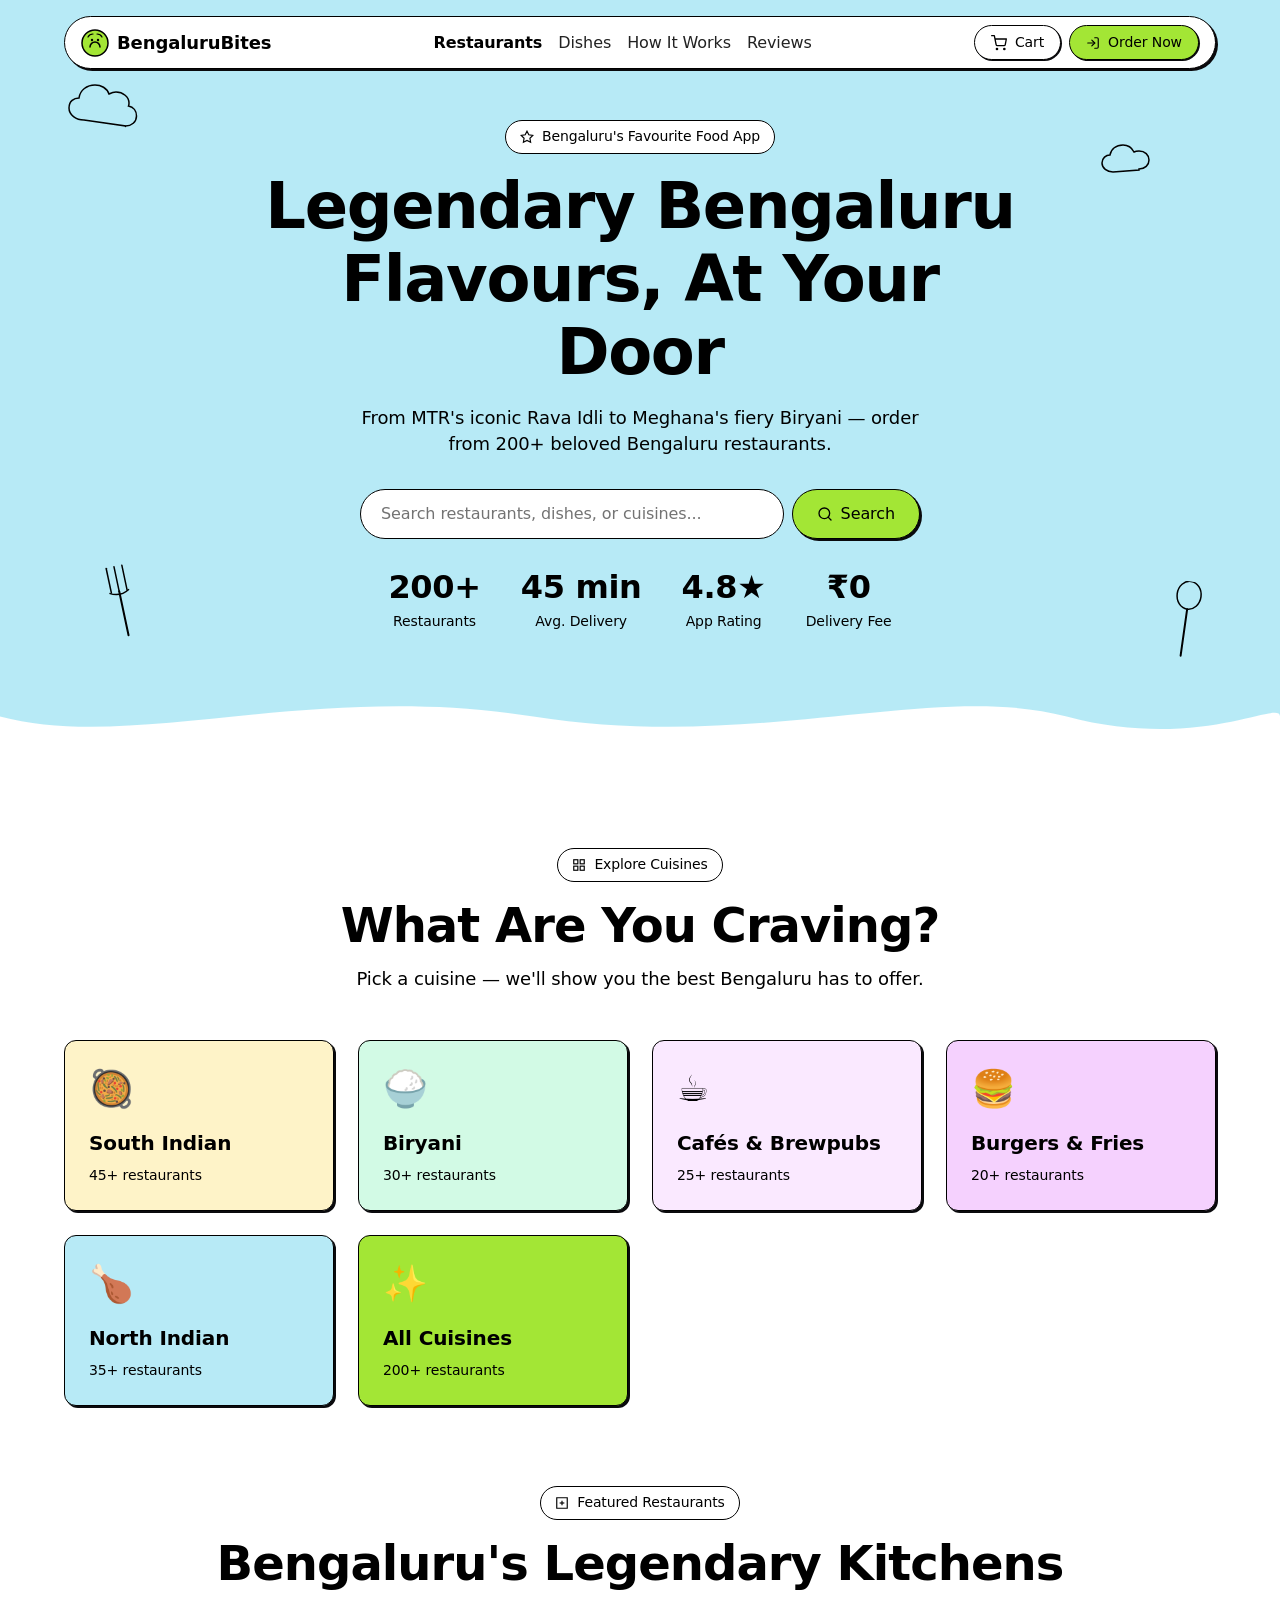
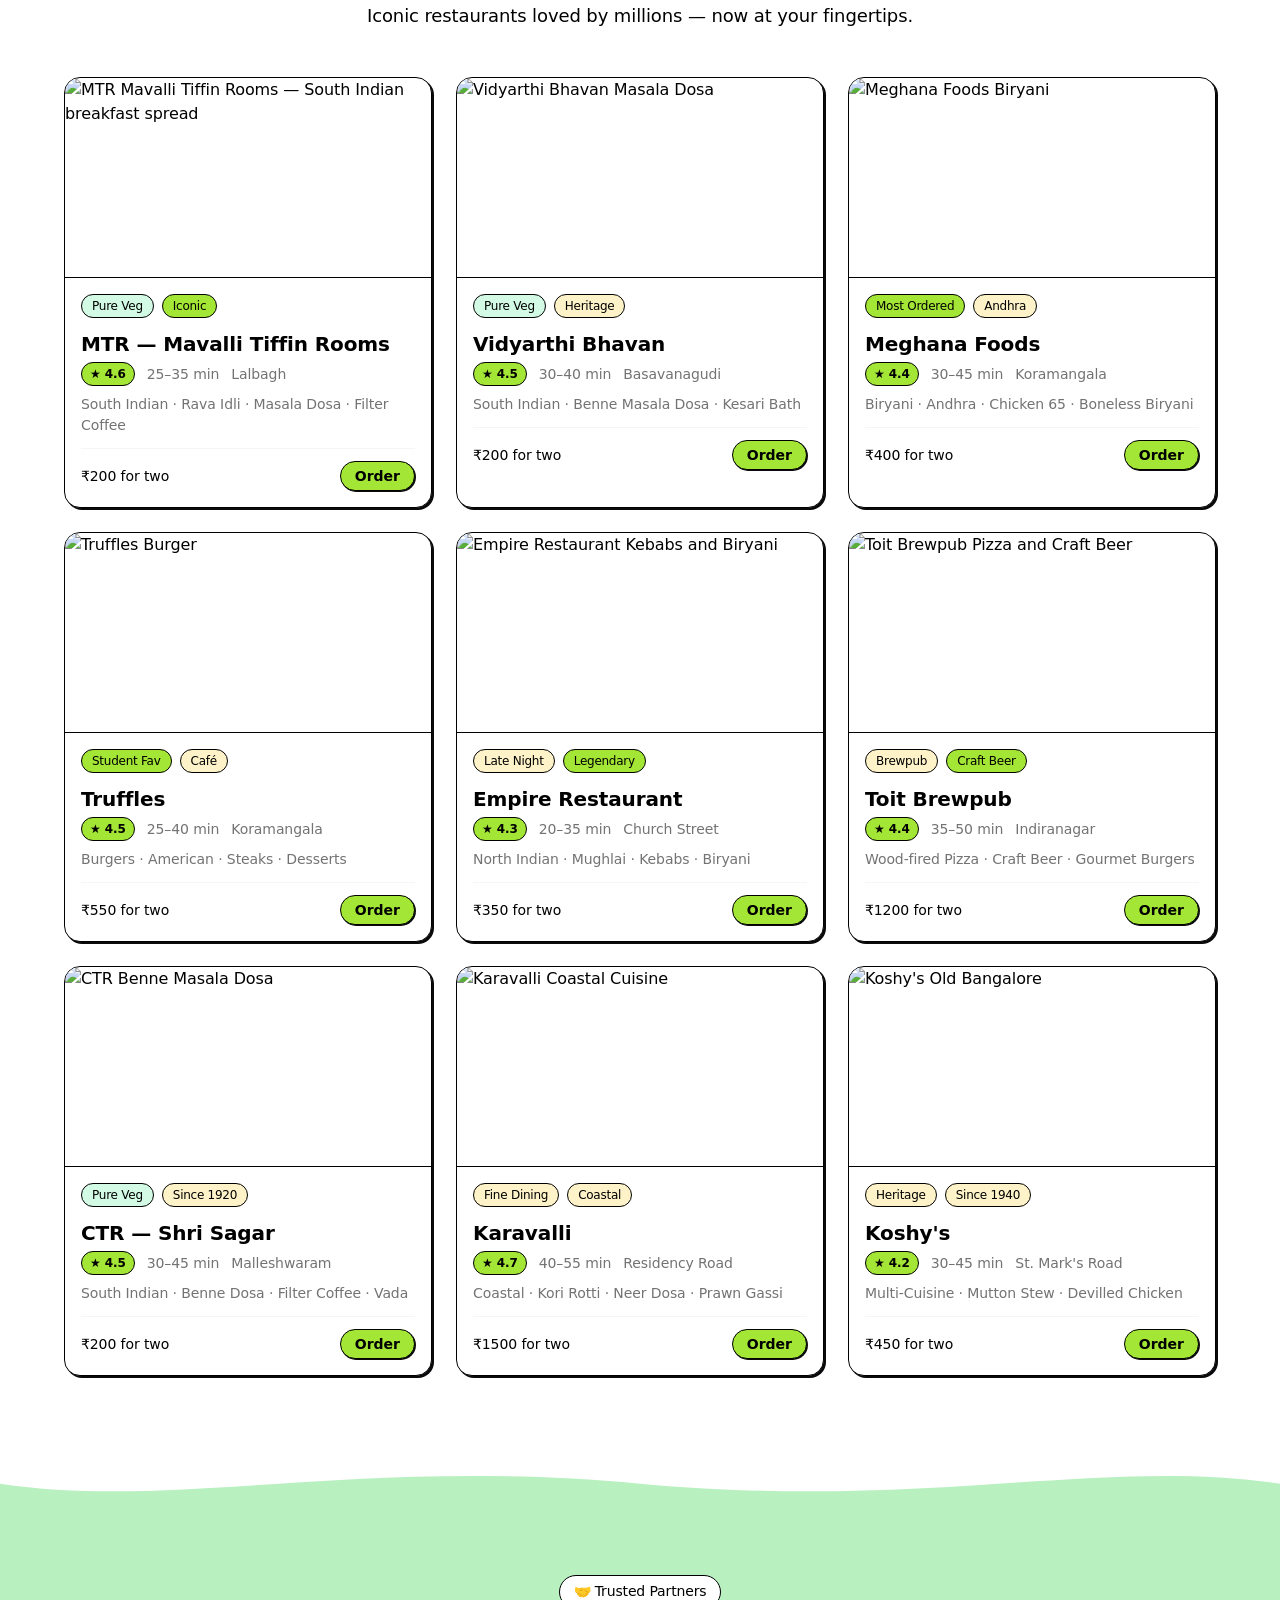
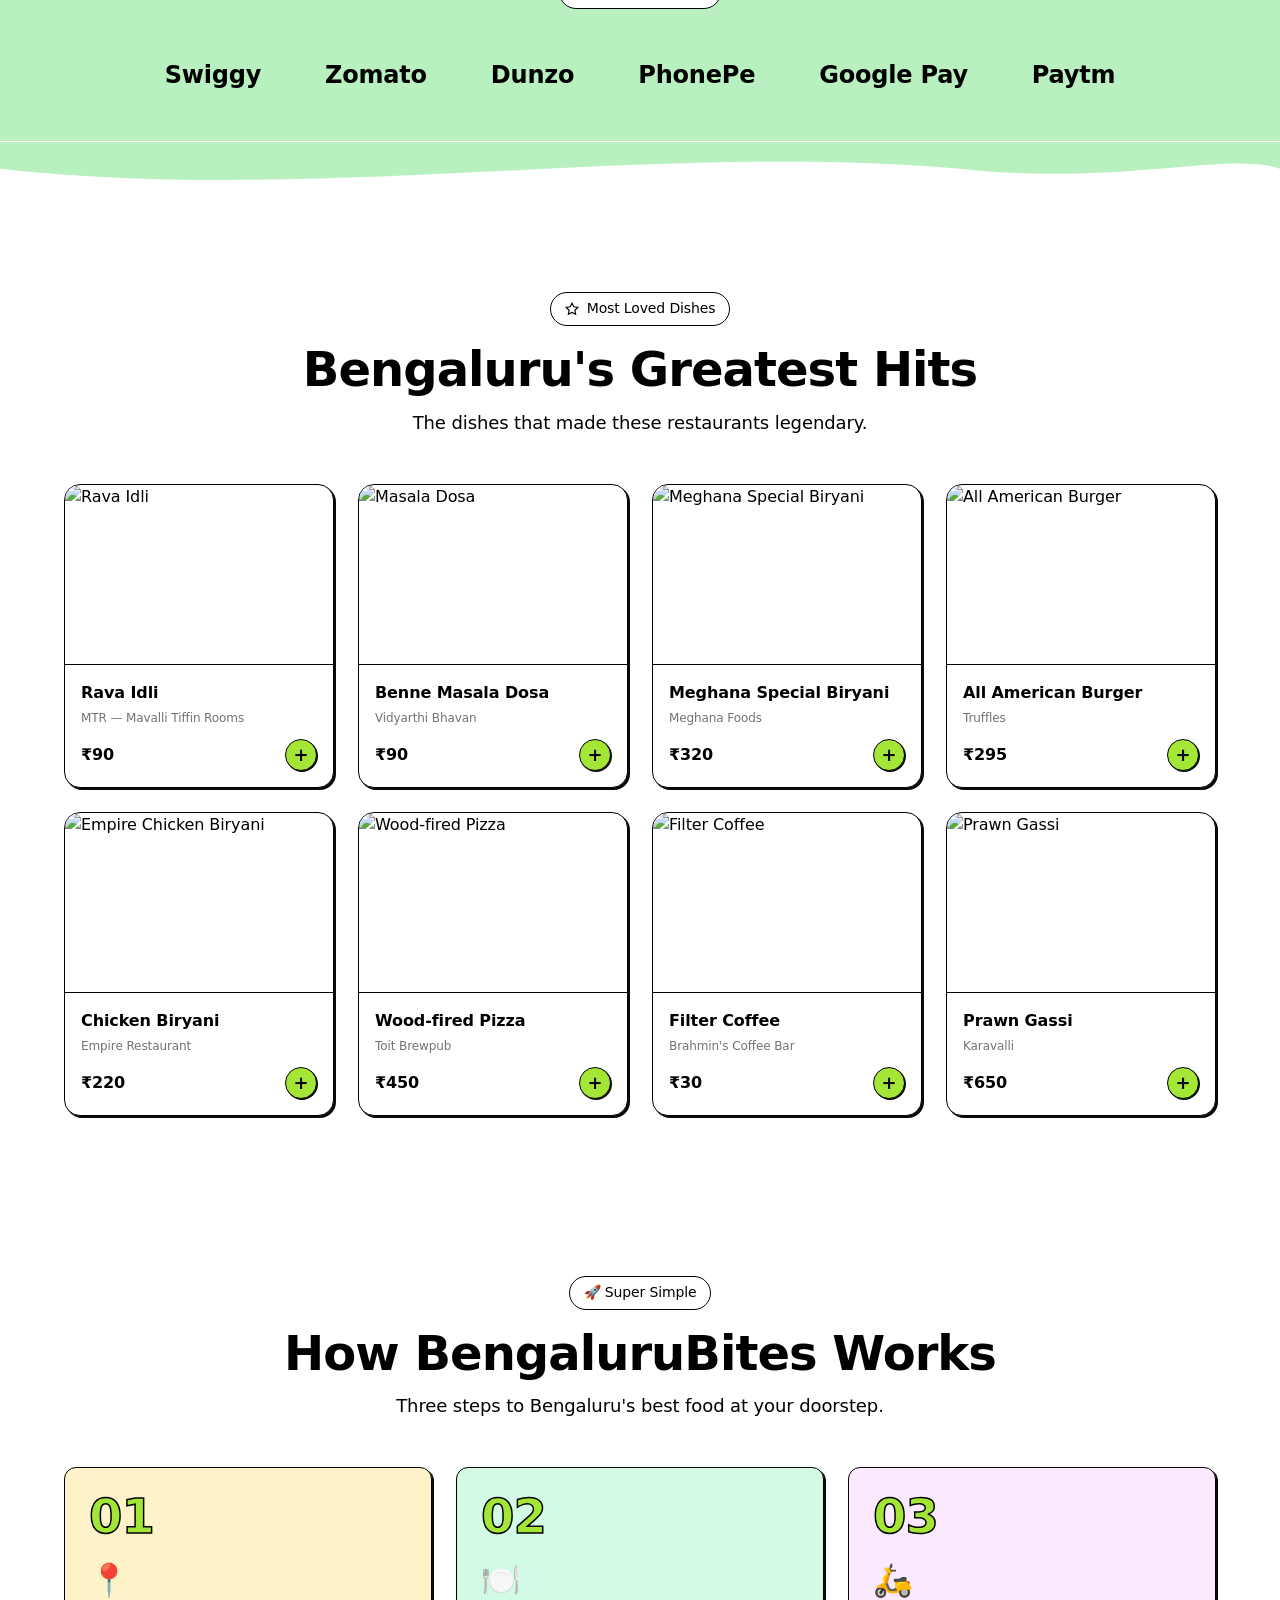
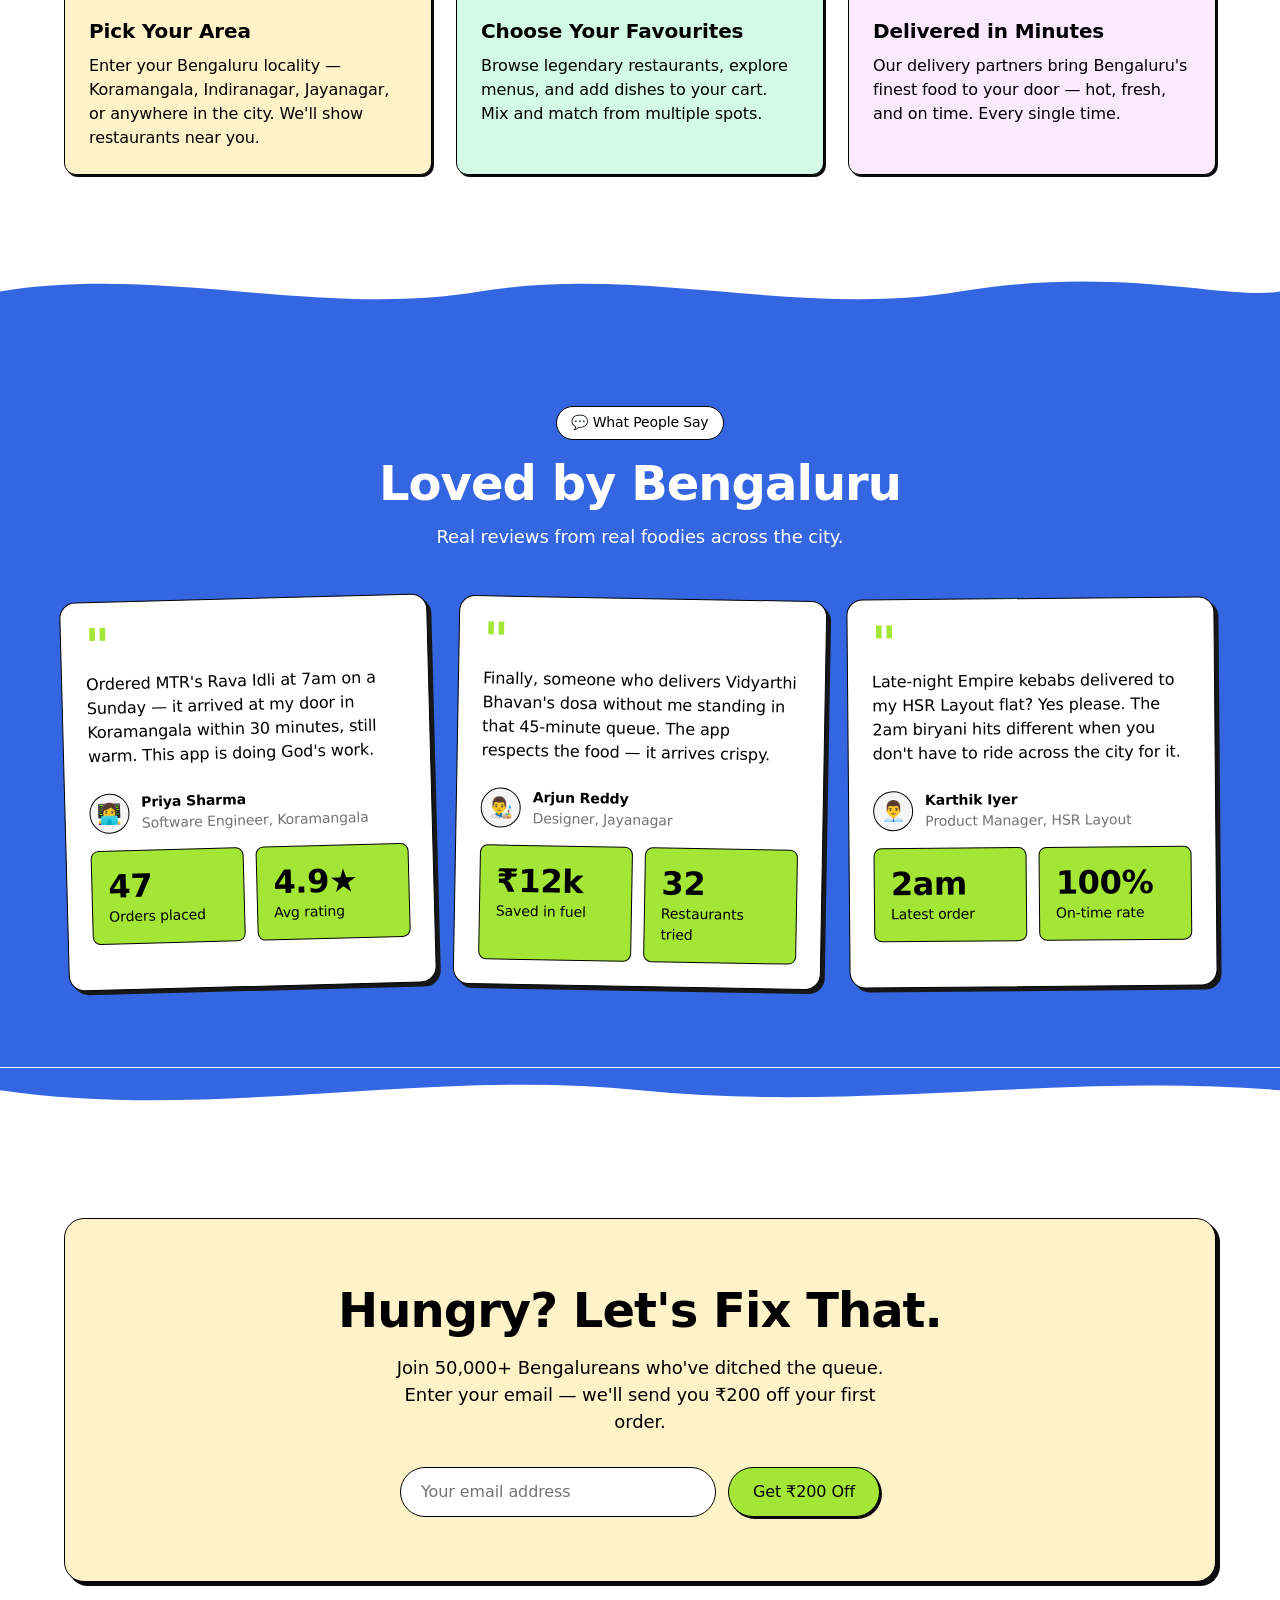
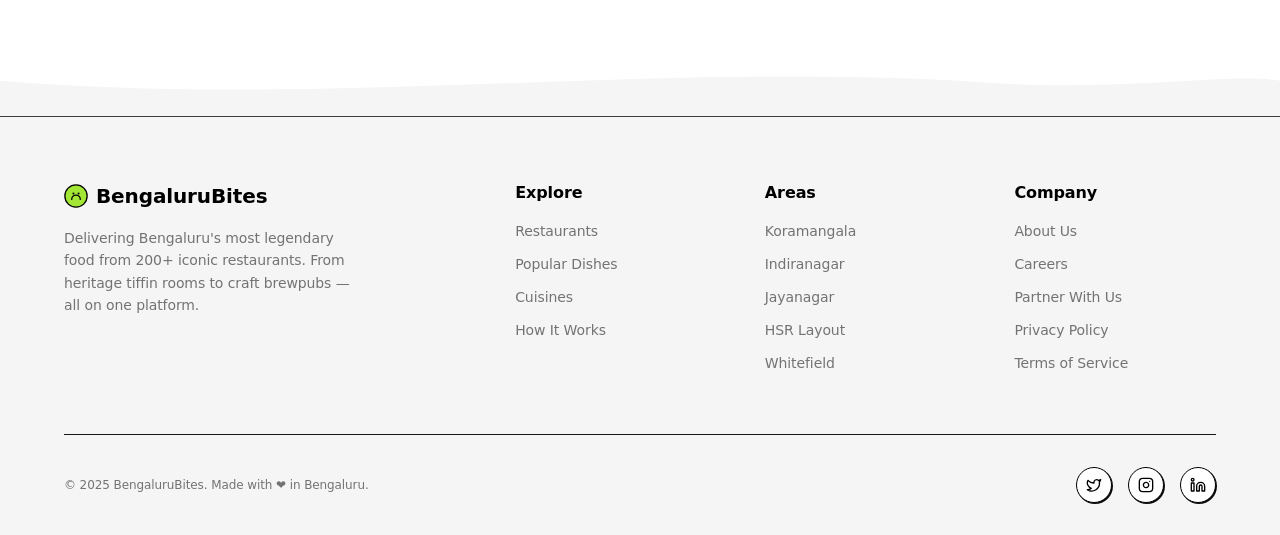
==== index.html @ a5e68172 "first commit" ====
<!DOCTYPE html>
<html lang="en">
<head>
  <meta charset="UTF-8">
  <meta name="viewport" content="width=device-width, initial-scale=1.0">
  <meta name="description" content="BengaluruBites — Order from Bengaluru's most legendary restaurants. From MTR's Rava Idli to Meghana's Biryani, delivered to your door.">
  <title>BengaluruBites — Bengaluru's Favourite Food, Delivered</title>

  <!-- Satoshi Font -->
  <link href="https://api.fontshare.com/v2/css?f[]=satoshi@500,700&display=swap" rel="stylesheet">

  <!-- Stylesheet -->
  <link rel="stylesheet" href="styles.css">

  <!-- Favicon (plate emoji fallback) -->
  <link rel="icon" href="data:image/svg+xml,<svg xmlns='http://www.w3.org/2000/svg' viewBox='0 0 100 100'><text y='0.9em' font-size='90'>🍛</text></svg>">
</head>
<body>

  <!-- ============================================
       NAVIGATION BAR
       ============================================ -->
  <nav class="nav" id="main-nav">
    <a href="#" class="nav__logo">
      <svg viewBox="0 0 28 28" fill="none" xmlns="http://www.w3.org/2000/svg">
        <circle cx="14" cy="14" r="13" stroke="#000" stroke-width="1.5" fill="#a3e635"/>
        <path d="M9 18c0-3 2.5-5 5-5s5 2 5 5" stroke="#000" stroke-width="1.5" stroke-linecap="round"/>
        <circle cx="11" cy="11" r="1.2" fill="#000"/>
        <circle cx="17" cy="11" r="1.2" fill="#000"/>
        <path d="M7 8c1-2 3-3 5-3" stroke="#000" stroke-width="1.2" stroke-linecap="round"/>
        <path d="M21 8c-1-2-3-3-5-3" stroke="#000" stroke-width="1.2" stroke-linecap="round"/>
      </svg>
      BengaluruBites
    </a>

    <div class="nav__links">
      <a href="#restaurants" class="nav__link nav__link--active">Restaurants</a>
      <a href="#dishes" class="nav__link">Dishes</a>
      <a href="#how-it-works" class="nav__link">How It Works</a>
      <a href="#testimonials" class="nav__link">Reviews</a>
    </div>

    <div class="nav__cta">
      <button class="btn-ghost btn-sm" onclick="openCart()" id="nav-cart-btn">
        <svg width="16" height="16" viewBox="0 0 24 24" fill="none" stroke="currentColor" stroke-width="2" stroke-linecap="round" stroke-linejoin="round"><circle cx="9" cy="21" r="1"/><circle cx="20" cy="21" r="1"/><path d="M1 1h4l2.68 13.39a2 2 0 0 0 2 1.61h9.72a2 2 0 0 0 2-1.61L23 6H6"/></svg>
        Cart
        <span class="cart-badge" id="cart-badge" style="display:none;">0</span>
      </button>
      <button class="btn-lime btn-sm" onclick="document.getElementById('cta-section').scrollIntoView({behavior:'smooth'})">
        <svg width="14" height="14" viewBox="0 0 24 24" fill="none" stroke="currentColor" stroke-width="2" stroke-linecap="round" stroke-linejoin="round"><path d="M15 3h4a2 2 0 0 1 2 2v14a2 2 0 0 1-2 2h-4"/><polyline points="10 17 15 12 10 7"/><line x1="15" y1="12" x2="3" y2="12"/></svg>
        Order Now
      </button>
    </div>

    <button class="nav__mobile-toggle" onclick="toggleMobileNav()" aria-label="Toggle menu">
      <span></span><span></span><span></span>
    </button>
  </nav>

  <!-- ============================================
       HERO SECTION
       ============================================ -->
  <section class="hero" id="hero">
    <!-- Floating illustrations -->
    <div class="hero__illustration hero__illustration--cloud-1">
      <svg width="100" height="50" viewBox="0 0 100 50" fill="none" xmlns="http://www.w3.org/2000/svg">
        <path d="M20 40c-8 0-15-5-15-12s5-10 10-10c1-8 8-13 16-13 6 0 12 3 14 9 2-1 4-2 7-2 7 0 13 5 13 11 0 1 0 2-0.5 3 5 1 8 5 8 10 0 6-5 10-11 10 0 0.5 0 0.5 0 0z" stroke="#000" stroke-width="1.5" fill="none"/>
      </svg>
    </div>
    <div class="hero__illustration hero__illustration--cloud-2">
      <svg width="80" height="40" viewBox="0 0 80 40" fill="none" xmlns="http://www.w3.org/2000/svg">
        <path d="M15 32c-6 0-11-4-11-9s4-8 8-8c1-6 6-10 13-10 5 0 9 3 11 7 2-1 3-1 5-1 6 0 10 4 10 9s-4 9-10 9c0 0.5 0 1 0 1z" stroke="#000" stroke-width="1.5" fill="none"/>
      </svg>
    </div>
    <div class="hero__illustration hero__illustration--fork">
      <svg width="40" height="80" viewBox="0 0 40 80" fill="none" xmlns="http://www.w3.org/2000/svg">
        <line x1="20" y1="30" x2="20" y2="75" stroke="#000" stroke-width="2" stroke-linecap="round"/>
        <line x1="12" y1="5" x2="12" y2="30" stroke="#000" stroke-width="1.5" stroke-linecap="round"/>
        <line x1="20" y1="5" x2="20" y2="30" stroke="#000" stroke-width="1.5" stroke-linecap="round"/>
        <line x1="28" y1="5" x2="28" y2="30" stroke="#000" stroke-width="1.5" stroke-linecap="round"/>
        <path d="M10 30 Q20 36 30 30" stroke="#000" stroke-width="1.5" fill="none"/>
      </svg>
    </div>
    <div class="hero__illustration hero__illustration--spoon">
      <svg width="36" height="80" viewBox="0 0 36 80" fill="none" xmlns="http://www.w3.org/2000/svg">
        <ellipse cx="18" cy="14" rx="12" ry="14" stroke="#000" stroke-width="1.5" fill="none"/>
        <line x1="18" y1="28" x2="18" y2="75" stroke="#000" stroke-width="2" stroke-linecap="round"/>
      </svg>
    </div>

    <div class="hero__content">
      <div class="hero__eyebrow">
        <span class="badge">
          <svg width="14" height="14" viewBox="0 0 24 24" fill="none" stroke="currentColor" stroke-width="2"><path d="M12 2L15.09 8.26 22 9.27 17 14.14 18.18 21.02 12 17.77 5.82 21.02 7 14.14 2 9.27 8.91 8.26z"/></svg>
          Bengaluru's Favourite Food App
        </span>
      </div>

      <h1 class="hero__title">Legendary Bengaluru Flavours, At Your Door</h1>

      <p class="hero__subtitle">From MTR's iconic Rava Idli to Meghana's fiery Biryani — order from 200+ beloved Bengaluru restaurants.</p>

      <div class="hero__search">
        <input type="text" class="input-field" id="hero-search" placeholder="Search restaurants, dishes, or cuisines..." aria-label="Search restaurants">
        <button class="btn-lime" onclick="document.getElementById('restaurants').scrollIntoView({behavior:'smooth'})">
          <svg width="16" height="16" viewBox="0 0 24 24" fill="none" stroke="currentColor" stroke-width="2" stroke-linecap="round" stroke-linejoin="round"><circle cx="11" cy="11" r="8"/><line x1="21" y1="21" x2="16.65" y2="16.65"/></svg>
          Search
        </button>
      </div>

      <div class="hero__stats">
        <div class="hero__stat">
          <div class="hero__stat-number">200+</div>
          <div class="hero__stat-label">Restaurants</div>
        </div>
        <div class="hero__stat">
          <div class="hero__stat-number">45 min</div>
          <div class="hero__stat-label">Avg. Delivery</div>
        </div>
        <div class="hero__stat">
          <div class="hero__stat-number">4.8★</div>
          <div class="hero__stat-label">App Rating</div>
        </div>
        <div class="hero__stat">
          <div class="hero__stat-number">₹0</div>
          <div class="hero__stat-label">Delivery Fee</div>
        </div>
      </div>
    </div>

    <!-- Wavy divider to white -->
    <div class="wavy-divider wavy-divider--white">
      <svg viewBox="0 0 1440 100" preserveAspectRatio="none" xmlns="http://www.w3.org/2000/svg">
        <path d="M0,40 C150,80 350,0 600,40 C850,80 1050,0 1200,40 C1350,80 1440,20 1440,40 L1440,100 L0,100 Z" fill="#ffffff"/>
      </svg>
    </div>
  </section>

  <!-- ============================================
       CUISINE CATEGORIES
       ============================================ -->
  <section class="categories" id="categories">
    <div class="container">
      <div class="section-header">
        <span class="badge">
          <svg width="14" height="14" viewBox="0 0 24 24" fill="none" stroke="currentColor" stroke-width="2"><rect x="3" y="3" width="7" height="7"/><rect x="14" y="3" width="7" height="7"/><rect x="3" y="14" width="7" height="7"/><rect x="14" y="14" width="7" height="7"/></svg>
          Explore Cuisines
        </span>
        <h2 class="section-header__title">What Are You Craving?</h2>
        <p class="section-header__subtitle">Pick a cuisine — we'll show you the best Bengaluru has to offer.</p>
      </div>

      <div class="category-grid">
        <div class="category-card category-card--buttercream animate-in" data-category="south-indian" onclick="filterByCategory('south-indian')">
          <div class="category-card__icon">🥘</div>
          <div class="category-card__title">South Indian</div>
          <div class="category-card__count">45+ restaurants</div>
        </div>
        <div class="category-card category-card--mint animate-in" data-category="biryani" onclick="filterByCategory('biryani')">
          <div class="category-card__icon">🍚</div>
          <div class="category-card__title">Biryani</div>
          <div class="category-card__count">30+ restaurants</div>
        </div>
        <div class="category-card category-card--lilac animate-in" data-category="cafe" onclick="filterByCategory('cafe')">
          <div class="category-card__icon">☕</div>
          <div class="category-card__title">Cafés & Brewpubs</div>
          <div class="category-card__count">25+ restaurants</div>
        </div>
        <div class="category-card category-card--bubblegum animate-in" data-category="burgers" onclick="filterByCategory('burgers')">
          <div class="category-card__icon">🍔</div>
          <div class="category-card__title">Burgers & Fries</div>
          <div class="category-card__count">20+ restaurants</div>
        </div>
        <div class="category-card category-card--sky animate-in" data-category="north-indian" onclick="filterByCategory('north-indian')">
          <div class="category-card__icon">🍗</div>
          <div class="category-card__title">North Indian</div>
          <div class="category-card__count">35+ restaurants</div>
        </div>
        <div class="category-card category-card--lime animate-in" data-category="all" onclick="filterByCategory('all')">
          <div class="category-card__icon">✨</div>
          <div class="category-card__title">All Cuisines</div>
          <div class="category-card__count">200+ restaurants</div>
        </div>
      </div>
    </div>
  </section>

  <!-- ============================================
       FEATURED RESTAURANTS
       ============================================ -->
  <section class="restaurants" id="restaurants">
    <div class="container">
      <div class="section-header">
        <span class="badge">
          <svg width="14" height="14" viewBox="0 0 24 24" fill="none" stroke="currentColor" stroke-width="2"><path d="M3 3h18v18H3z"/><path d="M12 8v8"/><path d="M8 12h8"/></svg>
          Featured Restaurants
        </span>
        <h2 class="section-header__title">Bengaluru's Legendary Kitchens</h2>
        <p class="section-header__subtitle">Iconic restaurants loved by millions — now at your fingertips.</p>
      </div>

      <div class="restaurant-grid">

        <!-- MTR -->
        <div class="restaurant-card animate-in" data-category="south-indian">
          <img class="restaurant-card__image" src="https://images.unsplash.com/photo-1630383249896-424e482df921?w=600&h=400&fit=crop" alt="MTR Mavalli Tiffin Rooms — South Indian breakfast spread" loading="lazy">
          <div class="restaurant-card__body">
            <div class="restaurant-card__tags">
              <span class="restaurant-card__tag restaurant-card__tag--veg">Pure Veg</span>
              <span class="restaurant-card__tag restaurant-card__tag--popular">Iconic</span>
            </div>
            <h3 class="restaurant-card__name">MTR — Mavalli Tiffin Rooms</h3>
            <div class="restaurant-card__meta">
              <span class="restaurant-card__rating">★ 4.6</span>
              <span class="restaurant-card__detail">25–35 min</span>
              <span class="restaurant-card__detail">Lalbagh</span>
            </div>
            <p class="restaurant-card__cuisine">South Indian · Rava Idli · Masala Dosa · Filter Coffee</p>
            <div class="restaurant-card__footer">
              <span class="restaurant-card__price">₹200 for two</span>
              <button class="restaurant-card__order-btn" onclick="addToCart('mtr-rava-idli','Rava Idli (MTR)',90,'https://images.unsplash.com/photo-1630383249896-424e482df921?w=200&h=200&fit=crop','MTR')">Order</button>
            </div>
          </div>
        </div>

        <!-- Vidyarthi Bhavan -->
        <div class="restaurant-card animate-in" data-category="south-indian">
          <img class="restaurant-card__image" src="https://images.unsplash.com/photo-1668236543090-82eba5ee5976?w=600&h=400&fit=crop" alt="Vidyarthi Bhavan Masala Dosa" loading="lazy">
          <div class="restaurant-card__body">
            <div class="restaurant-card__tags">
              <span class="restaurant-card__tag restaurant-card__tag--veg">Pure Veg</span>
              <span class="restaurant-card__tag">Heritage</span>
            </div>
            <h3 class="restaurant-card__name">Vidyarthi Bhavan</h3>
            <div class="restaurant-card__meta">
              <span class="restaurant-card__rating">★ 4.5</span>
              <span class="restaurant-card__detail">30–40 min</span>
              <span class="restaurant-card__detail">Basavanagudi</span>
            </div>
            <p class="restaurant-card__cuisine">South Indian · Benne Masala Dosa · Kesari Bath</p>
            <div class="restaurant-card__footer">
              <span class="restaurant-card__price">₹200 for two</span>
              <button class="restaurant-card__order-btn" onclick="addToCart('vb-dosa','Benne Masala Dosa',90,'https://images.unsplash.com/photo-1668236543090-82eba5ee5976?w=200&h=200&fit=crop','Vidyarthi Bhavan')">Order</button>
            </div>
          </div>
        </div>

        <!-- Meghana Foods -->
        <div class="restaurant-card animate-in" data-category="biryani">
          <img class="restaurant-card__image" src="https://images.unsplash.com/photo-1563379091339-03b21ab4a4f8?w=600&h=400&fit=crop" alt="Meghana Foods Biryani" loading="lazy">
          <div class="restaurant-card__body">
            <div class="restaurant-card__tags">
              <span class="restaurant-card__tag restaurant-card__tag--popular">Most Ordered</span>
              <span class="restaurant-card__tag">Andhra</span>
            </div>
            <h3 class="restaurant-card__name">Meghana Foods</h3>
            <div class="restaurant-card__meta">
              <span class="restaurant-card__rating">★ 4.4</span>
              <span class="restaurant-card__detail">30–45 min</span>
              <span class="restaurant-card__detail">Koramangala</span>
            </div>
            <p class="restaurant-card__cuisine">Biryani · Andhra · Chicken 65 · Boneless Biryani</p>
            <div class="restaurant-card__footer">
              <span class="restaurant-card__price">₹400 for two</span>
              <button class="restaurant-card__order-btn" onclick="addToCart('meghana-biryani','Special Biryani',320,'https://images.unsplash.com/photo-1563379091339-03b21ab4a4f8?w=200&h=200&fit=crop','Meghana Foods')">Order</button>
            </div>
          </div>
        </div>

        <!-- Truffles -->
        <div class="restaurant-card animate-in" data-category="burgers">
          <img class="restaurant-card__image" src="https://images.unsplash.com/photo-1568901346375-23c9450c58cd?w=600&h=400&fit=crop" alt="Truffles Burger" loading="lazy">
          <div class="restaurant-card__body">
            <div class="restaurant-card__tags">
              <span class="restaurant-card__tag restaurant-card__tag--popular">Student Fav</span>
              <span class="restaurant-card__tag">Café</span>
            </div>
            <h3 class="restaurant-card__name">Truffles</h3>
            <div class="restaurant-card__meta">
              <span class="restaurant-card__rating">★ 4.5</span>
              <span class="restaurant-card__detail">25–40 min</span>
              <span class="restaurant-card__detail">Koramangala</span>
            </div>
            <p class="restaurant-card__cuisine">Burgers · American · Steaks · Desserts</p>
            <div class="restaurant-card__footer">
              <span class="restaurant-card__price">₹550 for two</span>
              <button class="restaurant-card__order-btn" onclick="addToCart('truffles-burger','All American Burger',295,'https://images.unsplash.com/photo-1568901346375-23c9450c58cd?w=200&h=200&fit=crop','Truffles')">Order</button>
            </div>
          </div>
        </div>

        <!-- Empire Restaurant -->
        <div class="restaurant-card animate-in" data-category="north-indian">
          <img class="restaurant-card__image" src="https://images.unsplash.com/photo-1599487488170-d11ec9c172f0?w=600&h=400&fit=crop" alt="Empire Restaurant Kebabs and Biryani" loading="lazy">
          <div class="restaurant-card__body">
            <div class="restaurant-card__tags">
              <span class="restaurant-card__tag">Late Night</span>
              <span class="restaurant-card__tag restaurant-card__tag--popular">Legendary</span>
            </div>
            <h3 class="restaurant-card__name">Empire Restaurant</h3>
            <div class="restaurant-card__meta">
              <span class="restaurant-card__rating">★ 4.3</span>
              <span class="restaurant-card__detail">20–35 min</span>
              <span class="restaurant-card__detail">Church Street</span>
            </div>
            <p class="restaurant-card__cuisine">North Indian · Mughlai · Kebabs · Biryani</p>
            <div class="restaurant-card__footer">
              <span class="restaurant-card__price">₹350 for two</span>
              <button class="restaurant-card__order-btn" onclick="addToCart('empire-biryani','Chicken Biryani',220,'https://images.unsplash.com/photo-1599487488170-d11ec9c172f0?w=200&h=200&fit=crop','Empire Restaurant')">Order</button>
            </div>
          </div>
        </div>

        <!-- Toit -->
        <div class="restaurant-card animate-in" data-category="cafe">
          <img class="restaurant-card__image" src="https://images.unsplash.com/photo-1513104890138-7c749659a591?w=600&h=400&fit=crop" alt="Toit Brewpub Pizza and Craft Beer" loading="lazy">
          <div class="restaurant-card__body">
            <div class="restaurant-card__tags">
              <span class="restaurant-card__tag">Brewpub</span>
              <span class="restaurant-card__tag restaurant-card__tag--popular">Craft Beer</span>
            </div>
            <h3 class="restaurant-card__name">Toit Brewpub</h3>
            <div class="restaurant-card__meta">
              <span class="restaurant-card__rating">★ 4.4</span>
              <span class="restaurant-card__detail">35–50 min</span>
              <span class="restaurant-card__detail">Indiranagar</span>
            </div>
            <p class="restaurant-card__cuisine">Wood-fired Pizza · Craft Beer · Gourmet Burgers</p>
            <div class="restaurant-card__footer">
              <span class="restaurant-card__price">₹1200 for two</span>
              <button class="restaurant-card__order-btn" onclick="addToCart('toit-pizza','Wood-fired Pizza',450,'https://images.unsplash.com/photo-1513104890138-7c749659a591?w=200&h=200&fit=crop','Toit')">Order</button>
            </div>
          </div>
        </div>

        <!-- CTR -->
        <div class="restaurant-card animate-in" data-category="south-indian">
          <img class="restaurant-card__image" src="https://images.unsplash.com/photo-1589301760014-d929f3979dbc?w=600&h=400&fit=crop" alt="CTR Benne Masala Dosa" loading="lazy">
          <div class="restaurant-card__body">
            <div class="restaurant-card__tags">
              <span class="restaurant-card__tag restaurant-card__tag--veg">Pure Veg</span>
              <span class="restaurant-card__tag">Since 1920</span>
            </div>
            <h3 class="restaurant-card__name">CTR — Shri Sagar</h3>
            <div class="restaurant-card__meta">
              <span class="restaurant-card__rating">★ 4.5</span>
              <span class="restaurant-card__detail">30–45 min</span>
              <span class="restaurant-card__detail">Malleshwaram</span>
            </div>
            <p class="restaurant-card__cuisine">South Indian · Benne Dosa · Filter Coffee · Vada</p>
            <div class="restaurant-card__footer">
              <span class="restaurant-card__price">₹200 for two</span>
              <button class="restaurant-card__order-btn" onclick="addToCart('ctr-benne-dosa','Benne Masala Dosa',80,'https://images.unsplash.com/photo-1589301760014-d929f3979dbc?w=200&h=200&fit=crop','CTR Shri Sagar')">Order</button>
            </div>
          </div>
        </div>

        <!-- Karavalli -->
        <div class="restaurant-card animate-in" data-category="south-indian">
          <img class="restaurant-card__image" src="https://images.unsplash.com/photo-1631515243349-e0cb75fb8d3a?w=600&h=400&fit=crop" alt="Karavalli Coastal Cuisine" loading="lazy">
          <div class="restaurant-card__body">
            <div class="restaurant-card__tags">
              <span class="restaurant-card__tag">Fine Dining</span>
              <span class="restaurant-card__tag">Coastal</span>
            </div>
            <h3 class="restaurant-card__name">Karavalli</h3>
            <div class="restaurant-card__meta">
              <span class="restaurant-card__rating">★ 4.7</span>
              <span class="restaurant-card__detail">40–55 min</span>
              <span class="restaurant-card__detail">Residency Road</span>
            </div>
            <p class="restaurant-card__cuisine">Coastal · Kori Rotti · Neer Dosa · Prawn Gassi</p>
            <div class="restaurant-card__footer">
              <span class="restaurant-card__price">₹1500 for two</span>
              <button class="restaurant-card__order-btn" onclick="addToCart('karavalli-prawn','Prawn Gassi',650,'https://images.unsplash.com/photo-1631515243349-e0cb75fb8d3a?w=200&h=200&fit=crop','Karavalli')">Order</button>
            </div>
          </div>
        </div>

        <!-- Koshy's -->
        <div class="restaurant-card animate-in" data-category="north-indian">
          <img class="restaurant-card__image" src="https://images.unsplash.com/photo-1544025162-d76694265947?w=600&h=400&fit=crop" alt="Koshy's Old Bangalore" loading="lazy">
          <div class="restaurant-card__body">
            <div class="restaurant-card__tags">
              <span class="restaurant-card__tag">Heritage</span>
              <span class="restaurant-card__tag">Since 1940</span>
            </div>
            <h3 class="restaurant-card__name">Koshy's</h3>
            <div class="restaurant-card__meta">
              <span class="restaurant-card__rating">★ 4.2</span>
              <span class="restaurant-card__detail">30–45 min</span>
              <span class="restaurant-card__detail">St. Mark's Road</span>
            </div>
            <p class="restaurant-card__cuisine">Multi-Cuisine · Mutton Stew · Devilled Chicken</p>
            <div class="restaurant-card__footer">
              <span class="restaurant-card__price">₹450 for two</span>
              <button class="restaurant-card__order-btn" onclick="addToCart('koshys-mutton','Mutton Stew',350,'https://images.unsplash.com/photo-1544025162-d76694265947?w=200&h=200&fit=crop','Koshys')">Order</button>
            </div>
          </div>
        </div>

      </div>
    </div>
  </section>

  <!-- ============================================
       WAVY DIVIDER — white to meadow
       ============================================ -->
  <div class="wavy-divider wavy-divider--meadow">
    <svg viewBox="0 0 1440 80" preserveAspectRatio="none" xmlns="http://www.w3.org/2000/svg">
      <path d="M0,30 C200,60 400,0 720,30 C1040,60 1240,0 1440,30 L1440,80 L0,80 Z" fill="#b9f0c0"/>
    </svg>
  </div>

  <!-- ============================================
       CUSTOMER LOGO / PARTNER STRIP
       ============================================ -->
  <section class="logo-strip">
    <div class="container">
      <div class="section-header" style="margin-bottom: 32px;">
        <span class="badge">🤝 Trusted Partners</span>
      </div>
      <div class="logo-strip__inner">
        <span class="logo-strip__brand">Swiggy</span>
        <span class="logo-strip__brand">Zomato</span>
        <span class="logo-strip__brand">Dunzo</span>
        <span class="logo-strip__brand">PhonePe</span>
        <span class="logo-strip__brand">Google Pay</span>
        <span class="logo-strip__brand">Paytm</span>
      </div>
    </div>
  </section>

  <!-- ============================================
       WAVY DIVIDER — meadow to white
       ============================================ -->
  <div class="wavy-divider wavy-divider--paper" style="background-color: var(--color-meadow);">
    <svg viewBox="0 0 1440 80" preserveAspectRatio="none" xmlns="http://www.w3.org/2000/svg">
      <path d="M0,30 C360,70 720,0 1080,30 C1260,50 1380,10 1440,30 L1440,80 L0,80 Z" fill="#ffffff"/>
    </svg>
  </div>

  <!-- ============================================
       POPULAR DISHES
       ============================================ -->
  <section class="popular-dishes" id="dishes">
    <div class="container">
      <div class="section-header">
        <span class="badge">
          <svg width="14" height="14" viewBox="0 0 24 24" fill="none" stroke="currentColor" stroke-width="2"><path d="M12 2L15.09 8.26 22 9.27 17 14.14 18.18 21.02 12 17.77 5.82 21.02 7 14.14 2 9.27 8.91 8.26z"/></svg>
          Most Loved Dishes
        </span>
        <h2 class="section-header__title">Bengaluru's Greatest Hits</h2>
        <p class="section-header__subtitle">The dishes that made these restaurants legendary.</p>
      </div>

      <div class="dishes-grid">
        <!-- Rava Idli -->
        <div class="dish-card animate-in">
          <img class="dish-card__image" src="https://images.unsplash.com/photo-1589301760014-d929f3979dbc?w=400&h=300&fit=crop" alt="Rava Idli" loading="lazy">
          <div class="dish-card__body">
            <h3 class="dish-card__name">Rava Idli</h3>
            <p class="dish-card__restaurant">MTR — Mavalli Tiffin Rooms</p>
            <div class="dish-card__footer">
              <span class="dish-card__price">₹90</span>
              <button class="dish-card__add-btn" onclick="addToCart('mtr-rava-idli','Rava Idli (MTR)',90,'https://images.unsplash.com/photo-1589301760014-d929f3979dbc?w=200&h=200&fit=crop','MTR')">+</button>
            </div>
          </div>
        </div>

        <!-- Masala Dosa -->
        <div class="dish-card animate-in">
          <img class="dish-card__image" src="https://images.unsplash.com/photo-1668236543090-82eba5ee5976?w=400&h=300&fit=crop" alt="Masala Dosa" loading="lazy">
          <div class="dish-card__body">
            <h3 class="dish-card__name">Benne Masala Dosa</h3>
            <p class="dish-card__restaurant">Vidyarthi Bhavan</p>
            <div class="dish-card__footer">
              <span class="dish-card__price">₹90</span>
              <button class="dish-card__add-btn" onclick="addToCart('vb-dosa','Benne Masala Dosa',90,'https://images.unsplash.com/photo-1668236543090-82eba5ee5976?w=200&h=200&fit=crop','Vidyarthi Bhavan')">+</button>
            </div>
          </div>
        </div>

        <!-- Meghana Special Biryani -->
        <div class="dish-card animate-in">
          <img class="dish-card__image" src="https://images.unsplash.com/photo-1563379091339-03b21ab4a4f8?w=400&h=300&fit=crop" alt="Meghana Special Biryani" loading="lazy">
          <div class="dish-card__body">
            <h3 class="dish-card__name">Meghana Special Biryani</h3>
            <p class="dish-card__restaurant">Meghana Foods</p>
            <div class="dish-card__footer">
              <span class="dish-card__price">₹320</span>
              <button class="dish-card__add-btn" onclick="addToCart('meghana-biryani','Special Biryani',320,'https://images.unsplash.com/photo-1563379091339-03b21ab4a4f8?w=200&h=200&fit=crop','Meghana Foods')">+</button>
            </div>
          </div>
        </div>

        <!-- All American Burger -->
        <div class="dish-card animate-in">
          <img class="dish-card__image" src="https://images.unsplash.com/photo-1568901346375-23c9450c58cd?w=400&h=300&fit=crop" alt="All American Burger" loading="lazy">
          <div class="dish-card__body">
            <h3 class="dish-card__name">All American Burger</h3>
            <p class="dish-card__restaurant">Truffles</p>
            <div class="dish-card__footer">
              <span class="dish-card__price">₹295</span>
              <button class="dish-card__add-btn" onclick="addToCart('truffles-burger','All American Burger',295,'https://images.unsplash.com/photo-1568901346375-23c9450c58cd?w=200&h=200&fit=crop','Truffles')">+</button>
            </div>
          </div>
        </div>

        <!-- Chicken Biryani -->
        <div class="dish-card animate-in">
          <img class="dish-card__image" src="https://images.unsplash.com/photo-1599487488170-d11ec9c172f0?w=400&h=300&fit=crop" alt="Empire Chicken Biryani" loading="lazy">
          <div class="dish-card__body">
            <h3 class="dish-card__name">Chicken Biryani</h3>
            <p class="dish-card__restaurant">Empire Restaurant</p>
            <div class="dish-card__footer">
              <span class="dish-card__price">₹220</span>
              <button class="dish-card__add-btn" onclick="addToCart('empire-biryani','Chicken Biryani',220,'https://images.unsplash.com/photo-1599487488170-d11ec9c172f0?w=200&h=200&fit=crop','Empire Restaurant')">+</button>
            </div>
          </div>
        </div>

        <!-- Wood-fired Pizza -->
        <div class="dish-card animate-in">
          <img class="dish-card__image" src="https://images.unsplash.com/photo-1513104890138-7c749659a591?w=400&h=300&fit=crop" alt="Wood-fired Pizza" loading="lazy">
          <div class="dish-card__body">
            <h3 class="dish-card__name">Wood-fired Pizza</h3>
            <p class="dish-card__restaurant">Toit Brewpub</p>
            <div class="dish-card__footer">
              <span class="dish-card__price">₹450</span>
              <button class="dish-card__add-btn" onclick="addToCart('toit-pizza','Wood-fired Pizza',450,'https://images.unsplash.com/photo-1513104890138-7c749659a591?w=200&h=200&fit=crop','Toit')">+</button>
            </div>
          </div>
        </div>

        <!-- Filter Coffee -->
        <div class="dish-card animate-in">
          <img class="dish-card__image" src="https://images.unsplash.com/photo-1509042239860-f550ce710b93?w=400&h=300&fit=crop" alt="Filter Coffee" loading="lazy">
          <div class="dish-card__body">
            <h3 class="dish-card__name">Filter Coffee</h3>
            <p class="dish-card__restaurant">Brahmin's Coffee Bar</p>
            <div class="dish-card__footer">
              <span class="dish-card__price">₹30</span>
              <button class="dish-card__add-btn" onclick="addToCart('brahmins-coffee','Filter Coffee',30,'https://images.unsplash.com/photo-1509042239860-f550ce710b93?w=200&h=200&fit=crop','Brahmins Coffee Bar')">+</button>
            </div>
          </div>
        </div>

        <!-- Prawn Gassi -->
        <div class="dish-card animate-in">
          <img class="dish-card__image" src="https://images.unsplash.com/photo-1631515243349-e0cb75fb8d3a?w=400&h=300&fit=crop" alt="Prawn Gassi" loading="lazy">
          <div class="dish-card__body">
            <h3 class="dish-card__name">Prawn Gassi</h3>
            <p class="dish-card__restaurant">Karavalli</p>
            <div class="dish-card__footer">
              <span class="dish-card__price">₹650</span>
              <button class="dish-card__add-btn" onclick="addToCart('karavalli-prawn','Prawn Gassi',650,'https://images.unsplash.com/photo-1631515243349-e0cb75fb8d3a?w=200&h=200&fit=crop','Karavalli')">+</button>
            </div>
          </div>
        </div>
      </div>
    </div>
  </section>

  <!-- ============================================
       HOW IT WORKS
       ============================================ -->
  <section class="how-it-works" id="how-it-works">
    <div class="container">
      <div class="section-header">
        <span class="badge">🚀 Super Simple</span>
        <h2 class="section-header__title">How BengaluruBites Works</h2>
        <p class="section-header__subtitle">Three steps to Bengaluru's best food at your doorstep.</p>
      </div>

      <div class="steps-grid">
        <div class="step-card animate-in" style="background-color: var(--color-buttercream);">
          <div class="step-card__icon">📍</div>
          <h3 class="step-card__title">Pick Your Area</h3>
          <p class="step-card__desc">Enter your Bengaluru locality — Koramangala, Indiranagar, Jayanagar, or anywhere in the city. We'll show restaurants near you.</p>
        </div>
        <div class="step-card animate-in" style="background-color: var(--color-mint-wash);">
          <div class="step-card__icon">🍽️</div>
          <h3 class="step-card__title">Choose Your Favourites</h3>
          <p class="step-card__desc">Browse legendary restaurants, explore menus, and add dishes to your cart. Mix and match from multiple spots.</p>
        </div>
        <div class="step-card animate-in" style="background-color: var(--color-lilac-mist);">
          <div class="step-card__icon">🛵</div>
          <h3 class="step-card__title">Delivered in Minutes</h3>
          <p class="step-card__desc">Our delivery partners bring Bengaluru's finest food to your door — hot, fresh, and on time. Every single time.</p>
        </div>
      </div>
    </div>
  </section>

  <!-- ============================================
       WAVY DIVIDER — white to cobalt
       ============================================ -->
  <div class="wavy-divider wavy-divider--cobalt">
    <svg viewBox="0 0 1440 80" preserveAspectRatio="none" xmlns="http://www.w3.org/2000/svg">
      <path d="M0,40 C180,10 360,70 540,40 C720,10 900,70 1080,40 C1260,10 1380,50 1440,40 L1440,80 L0,80 Z" fill="#3366e0"/>
    </svg>
  </div>

  <!-- ============================================
       TESTIMONIALS
       ============================================ -->
  <section class="testimonials" id="testimonials">
    <div class="container">
      <div class="section-header">
        <span class="badge">💬 What People Say</span>
        <h2 class="section-header__title">Loved by Bengaluru</h2>
        <p class="section-header__subtitle">Real reviews from real foodies across the city.</p>
      </div>

      <div class="testimonial-grid">
        <!-- Testimonial 1 -->
        <div class="testimonial-card animate-in" data-rotate="-1.5deg">
          <div class="testimonial-card__quote">
            Ordered MTR's Rava Idli at 7am on a Sunday — it arrived at my door in Koramangala within 30 minutes, still warm. This app is doing God's work.
          </div>
          <div class="testimonial-card__author">
            <div class="testimonial-card__avatar">👩‍💻</div>
            <div>
              <div class="testimonial-card__name">Priya Sharma</div>
              <div class="testimonial-card__title">Software Engineer, Koramangala</div>
            </div>
          </div>
          <div class="testimonial-card__stats">
            <div class="stat-card">
              <div class="stat-card__number">47</div>
              <div class="stat-card__label">Orders placed</div>
            </div>
            <div class="stat-card">
              <div class="stat-card__number">4.9★</div>
              <div class="stat-card__label">Avg rating</div>
            </div>
          </div>
        </div>

        <!-- Testimonial 2 -->
        <div class="testimonial-card animate-in" data-rotate="1deg">
          <div class="testimonial-card__quote">
            Finally, someone who delivers Vidyarthi Bhavan's dosa without me standing in that 45-minute queue. The app respects the food — it arrives crispy.
          </div>
          <div class="testimonial-card__author">
            <div class="testimonial-card__avatar">👨‍🎨</div>
            <div>
              <div class="testimonial-card__name">Arjun Reddy</div>
              <div class="testimonial-card__title">Designer, Jayanagar</div>
            </div>
          </div>
          <div class="testimonial-card__stats">
            <div class="stat-card">
              <div class="stat-card__number">₹12k</div>
              <div class="stat-card__label">Saved in fuel</div>
            </div>
            <div class="stat-card">
              <div class="stat-card__number">32</div>
              <div class="stat-card__label">Restaurants tried</div>
            </div>
          </div>
        </div>

        <!-- Testimonial 3 -->
        <div class="testimonial-card animate-in" data-rotate="-0.5deg">
          <div class="testimonial-card__quote">
            Late-night Empire kebabs delivered to my HSR Layout flat? Yes please. The 2am biryani hits different when you don't have to ride across the city for it.
          </div>
          <div class="testimonial-card__author">
            <div class="testimonial-card__avatar">👨‍💼</div>
            <div>
              <div class="testimonial-card__name">Karthik Iyer</div>
              <div class="testimonial-card__title">Product Manager, HSR Layout</div>
            </div>
          </div>
          <div class="testimonial-card__stats">
            <div class="stat-card">
              <div class="stat-card__number">2am</div>
              <div class="stat-card__label">Latest order</div>
            </div>
            <div class="stat-card">
              <div class="stat-card__number">100%</div>
              <div class="stat-card__label">On-time rate</div>
            </div>
          </div>
        </div>
      </div>
    </div>
  </section>

  <!-- ============================================
       WAVY DIVIDER — cobalt to white
       ============================================ -->
  <div class="wavy-divider wavy-divider--paper" style="background-color: var(--color-cobalt-field);">
    <svg viewBox="0 0 1440 80" preserveAspectRatio="none" xmlns="http://www.w3.org/2000/svg">
      <path d="M0,25 C240,60 480,0 720,25 C960,50 1200,5 1440,25 L1440,80 L0,80 Z" fill="#ffffff"/>
    </svg>
  </div>

  <!-- ============================================
       CTA SECTION
       ============================================ -->
  <section class="cta-section" id="cta-section">
    <div class="container">
      <div class="cta-box">
        <h2 class="cta-box__title">Hungry? Let's Fix That.</h2>
        <p class="cta-box__subtitle">Join 50,000+ Bengalureans who've ditched the queue. Enter your email — we'll send you ₹200 off your first order.</p>
        <div class="cta-box__form">
          <input type="email" class="input-field" placeholder="Your email address" aria-label="Email for offer">
          <button class="btn-lime" onclick="showToast('🎉 Offer sent to your email!')">
            Get ₹200 Off
          </button>
        </div>
      </div>
    </div>
  </section>

  <!-- ============================================
       WAVY DIVIDER — white to fog
       ============================================ -->
  <div class="wavy-divider wavy-divider--fog">
    <svg viewBox="0 0 1440 60" preserveAspectRatio="none" xmlns="http://www.w3.org/2000/svg">
      <path d="M0,20 C360,50 720,0 1080,20 C1260,35 1380,10 1440,20 L1440,60 L0,60 Z" fill="#f5f5f5"/>
    </svg>
  </div>

  <!-- ============================================
       FOOTER
       ============================================ -->
  <footer class="footer" id="footer">
    <div class="container">
      <div class="footer__grid">
        <div>
          <div class="footer__brand">
            <svg viewBox="0 0 28 28" fill="none" xmlns="http://www.w3.org/2000/svg">
              <circle cx="14" cy="14" r="13" stroke="#000" stroke-width="1.5" fill="#a3e635"/>
              <path d="M9 18c0-3 2.5-5 5-5s5 2 5 5" stroke="#000" stroke-width="1.5" stroke-linecap="round"/>
              <circle cx="11" cy="11" r="1.2" fill="#000"/>
              <circle cx="17" cy="11" r="1.2" fill="#000"/>
            </svg>
            BengaluruBites
          </div>
          <p class="footer__desc">Delivering Bengaluru's most legendary food from 200+ iconic restaurants. From heritage tiffin rooms to craft brewpubs — all on one platform.</p>
        </div>
        <div>
          <h4 class="footer__column-title">Explore</h4>
          <a href="#restaurants" class="footer__link">Restaurants</a>
          <a href="#dishes" class="footer__link">Popular Dishes</a>
          <a href="#categories" class="footer__link">Cuisines</a>
          <a href="#how-it-works" class="footer__link">How It Works</a>
        </div>
        <div>
          <h4 class="footer__column-title">Areas</h4>
          <a href="#" class="footer__link">Koramangala</a>
          <a href="#" class="footer__link">Indiranagar</a>
          <a href="#" class="footer__link">Jayanagar</a>
          <a href="#" class="footer__link">HSR Layout</a>
          <a href="#" class="footer__link">Whitefield</a>
        </div>
        <div>
          <h4 class="footer__column-title">Company</h4>
          <a href="#" class="footer__link">About Us</a>
          <a href="#" class="footer__link">Careers</a>
          <a href="#" class="footer__link">Partner With Us</a>
          <a href="#" class="footer__link">Privacy Policy</a>
          <a href="#" class="footer__link">Terms of Service</a>
        </div>
      </div>

      <div class="footer__bottom">
        <p class="footer__copyright">© 2025 BengaluruBites. Made with ❤️ in Bengaluru.</p>
        <div class="footer__socials">
          <a href="#" class="footer__social-link" aria-label="Twitter">
            <svg viewBox="0 0 24 24" fill="none" stroke="currentColor" stroke-width="2" stroke-linecap="round" stroke-linejoin="round"><path d="M22 4s-.7 2.1-2 3.4c1.6 10-9.4 17.3-18 11.6 2.2.1 4.4-.6 6-2C3 15.5.5 9.6 3 5c2.2 2.6 5.6 4.1 9 4-.9-4.2 4-6.6 7-3.8 1.1 0 3-1.2 3-1.2z"/></svg>
          </a>
          <a href="#" class="footer__social-link" aria-label="Instagram">
            <svg viewBox="0 0 24 24" fill="none" stroke="currentColor" stroke-width="2" stroke-linecap="round" stroke-linejoin="round"><rect x="2" y="2" width="20" height="20" rx="5" ry="5"/><path d="M16 11.37A4 4 0 1 1 12.63 8 4 4 0 0 1 16 11.37z"/><line x1="17.5" y1="6.5" x2="17.51" y2="6.5"/></svg>
          </a>
          <a href="#" class="footer__social-link" aria-label="LinkedIn">
            <svg viewBox="0 0 24 24" fill="none" stroke="currentColor" stroke-width="2" stroke-linecap="round" stroke-linejoin="round"><path d="M16 8a6 6 0 0 1 6 6v7h-4v-7a2 2 0 0 0-2-2 2 2 0 0 0-2 2v7h-4v-7a6 6 0 0 1 6-6z"/><rect x="2" y="9" width="4" height="12"/><circle cx="4" cy="4" r="2"/></svg>
          </a>
        </div>
      </div>
    </div>
  </footer>

  <!-- ============================================
       CART SIDEBAR
       ============================================ -->
  <div class="cart-overlay" id="cart-overlay"></div>
  <aside class="cart-sidebar" id="cart-sidebar">
    <div class="cart-sidebar__header">
      <h2 class="cart-sidebar__title">Your Cart</h2>
      <button class="cart-sidebar__close" onclick="closeCart()" aria-label="Close cart">✕</button>
    </div>
    <div class="cart-sidebar__items" id="cart-items">
      <div class="cart-empty">
        <div class="cart-empty__icon">🛒</div>
        <p class="cart-empty__text">Your cart is empty.<br>Add some delicious dishes!</p>
      </div>
    </div>
    <div class="cart-sidebar__footer">
      <div class="cart-sidebar__total">
        <span class="cart-sidebar__total-label">Total</span>
        <span class="cart-sidebar__total-price" id="cart-total">₹0</span>
      </div>
      <button class="btn-lime cart-sidebar__checkout" onclick="showToast('🎉 Order placed successfully!')">
        <svg width="16" height="16" viewBox="0 0 24 24" fill="none" stroke="currentColor" stroke-width="2" stroke-linecap="round" stroke-linejoin="round"><polyline points="20 6 9 17 4 12"/></svg>
        Place Order
      </button>
    </div>
  </aside>

  <!-- ============================================
       TOAST NOTIFICATION
       ============================================ -->
  <div class="toast" id="toast">
    <span class="toast__icon">✓</span>
    <span class="toast__text"></span>
  </div>

  <!-- ============================================
       SCROLL TO TOP
       ============================================ -->
  <button class="scroll-top" id="scroll-top" aria-label="Scroll to top">
    <svg viewBox="0 0 24 24" fill="none" stroke="currentColor" stroke-width="2" stroke-linecap="round" stroke-linejoin="round">
      <polyline points="18 15 12 9 6 15"/>
    </svg>
  </button>

  <!-- JavaScript -->
  <script src="script.js"></script>
</body>
</html>
---- styles.css ----
/* ============================================
   🍽️ BengaluruBites — Neo-Brutalist Food Delivery
   Design System: Brainfish-inspired
   ============================================ */

/* --- Font Import (Satoshi via Fontshare) --- */
@import url('https://api.fontshare.com/v2/css?f[]=satoshi@500,700&display=swap');

/* ============================================
   DESIGN TOKENS
   ============================================ */
:root {
  /* Colors */
  --color-lime-pulse: #a3e635;
  --color-carbon-black: #000000;
  --color-paper-white: #ffffff;
  --color-graphite: #171717;
  --color-shadow-ink: #0a0a0d;
  --color-fog: #f5f5f5;
  --color-steel: #737373;
  --color-iron: #222222;
  --color-slate: #333333;
  --color-buttercream: #fef3c8;
  --color-mint-wash: #d2fae5;
  --color-lilac-mist: #fae9ff;
  --color-bubblegum: #f5d1fe;
  --color-amber-spark: #fbbf25;
  --color-sky-wash: #b7eaf6;
  --color-cobalt-field: #3366e0;
  --color-meadow: #b9f0c0;
  --gradient-amber: linear-gradient(rgb(253, 229, 177), rgb(252, 214, 131));
  --gradient-lime: linear-gradient(rgb(219, 244, 181), rgb(198, 238, 137));

  /* Typography */
  --font-satoshi: 'Satoshi', 'Inter', 'DM Sans', ui-sans-serif, system-ui, -apple-system, BlinkMacSystemFont, "Segoe UI", Roboto, sans-serif;

  /* Type Scale */
  --text-caption: 12px;
  --leading-caption: 1.5;
  --tracking-caption: -0.252px;
  --text-body-sm: 14px;
  --leading-body-sm: 1.42;
  --tracking-body-sm: -0.14px;
  --text-body: 16px;
  --leading-body: 1.5;
  --tracking-body: -0.096px;
  --text-subheading: 18px;
  --leading-subheading: 1.44;
  --tracking-subheading: -0.108px;
  --text-heading-sm: 20px;
  --leading-heading-sm: 1.4;
  --tracking-heading-sm: -0.12px;
  --text-heading: 24px;
  --leading-heading: 1.38;
  --tracking-heading: -0.216px;
  --text-heading-lg: 32px;
  --leading-heading-lg: 1.33;
  --tracking-heading-lg: -0.32px;
  --text-display: 48px;
  --leading-display: 1.16;
  --tracking-display: -0.96px;
  --text-display-xl: 64px;
  --leading-display-xl: 1.14;
  --tracking-display-xl: -1.344px;

  /* Font Weights */
  --font-weight-medium: 500;
  --font-weight-bold: 700;

  /* Spacing */
  --spacing-4: 4px;
  --spacing-8: 8px;
  --spacing-12: 12px;
  --spacing-16: 16px;
  --spacing-24: 24px;
  --spacing-28: 28px;
  --spacing-32: 32px;
  --spacing-40: 40px;
  --spacing-44: 44px;
  --spacing-48: 48px;
  --spacing-60: 60px;
  --spacing-64: 64px;
  --spacing-80: 80px;
  --spacing-88: 88px;
  --spacing-100: 100px;
  --spacing-120: 120px;

  /* Layout */
  --page-max-width: 1200px;
  --section-gap: 80px;
  --card-padding: 24px;
  --element-gap: 16px;

  /* Border Radius */
  --radius-nav: 100px;
  --radius-cards: 16px;
  --radius-badges: 100px;
  --radius-inputs: 4px;
  --radius-buttons: 100px;
  --radius-cards-lg: 20px;
  --radius-stat: 8px;
  --radius-info: 12px;

  /* Shadows — Hard offset, ZERO blur */
  --shadow-subtle: rgb(10, 10, 13) 2px 2px 0px 0px;
  --shadow-subtle-2: rgb(10, 10, 13) 4px 4px 0px 0px;
  --shadow-subtle-3: rgb(10, 10, 13) 1px 1px 0px 0px;
  --shadow-subtle-4: rgb(23, 23, 23) 4px 4px 0px 0px;
}

/* ============================================
   RESET & BASE
   ============================================ */
*, *::before, *::after {
  margin: 0;
  padding: 0;
  box-sizing: border-box;
}

html {
  scroll-behavior: smooth;
  -webkit-font-smoothing: antialiased;
  -moz-osx-font-smoothing: grayscale;
}

body {
  font-family: var(--font-satoshi);
  font-weight: var(--font-weight-medium);
  font-size: var(--text-body);
  line-height: var(--leading-body);
  letter-spacing: var(--tracking-body);
  color: var(--color-carbon-black);
  background-color: var(--color-paper-white);
  font-feature-settings: "ss01" on, "cv11" on;
  overflow-x: hidden;
}

img {
  max-width: 100%;
  height: auto;
  display: block;
}

a {
  text-decoration: none;
  color: var(--color-carbon-black);
}

ul, ol {
  list-style: none;
}

button {
  cursor: pointer;
  border: none;
  background: none;
  font-family: inherit;
  font-feature-settings: "ss01" on, "cv11" on;
}

input, select, textarea {
  font-family: inherit;
  font-feature-settings: "ss01" on, "cv11" on;
}

/* ============================================
   UTILITY CLASSES
   ============================================ */
.container {
  max-width: var(--page-max-width);
  margin: 0 auto;
  padding: 0 var(--spacing-24);
}

.section-gap {
  padding: var(--section-gap) 0;
}

/* ============================================
   TYPOGRAPHY UTILITIES
   ============================================ */
.text-display-xl {
  font-size: var(--text-display-xl);
  line-height: var(--leading-display-xl);
  letter-spacing: var(--tracking-display-xl);
  font-weight: var(--font-weight-bold);
}

.text-display {
  font-size: var(--text-display);
  line-height: var(--leading-display);
  letter-spacing: var(--tracking-display);
  font-weight: var(--font-weight-bold);
}

.text-heading-lg {
  font-size: var(--text-heading-lg);
  line-height: var(--leading-heading-lg);
  letter-spacing: var(--tracking-heading-lg);
  font-weight: var(--font-weight-bold);
}

.text-heading {
  font-size: var(--text-heading);
  line-height: var(--leading-heading);
  letter-spacing: var(--tracking-heading);
  font-weight: var(--font-weight-bold);
}

.text-heading-sm {
  font-size: var(--text-heading-sm);
  line-height: var(--leading-heading-sm);
  letter-spacing: var(--tracking-heading-sm);
  font-weight: var(--font-weight-bold);
}

.text-subheading {
  font-size: var(--text-subheading);
  line-height: var(--leading-subheading);
  letter-spacing: var(--tracking-subheading);
  font-weight: var(--font-weight-medium);
}

.text-body {
  font-size: var(--text-body);
  line-height: var(--leading-body);
  letter-spacing: var(--tracking-body);
  font-weight: var(--font-weight-medium);
}

.text-body-sm {
  font-size: var(--text-body-sm);
  line-height: var(--leading-body-sm);
  letter-spacing: var(--tracking-body-sm);
  font-weight: var(--font-weight-medium);
}

.text-caption {
  font-size: var(--text-caption);
  line-height: var(--leading-caption);
  letter-spacing: var(--tracking-caption);
  font-weight: var(--font-weight-medium);
}

/* ============================================
   BUTTONS
   ============================================ */

/* Lime CTA Button */
.btn-lime {
  display: inline-flex;
  align-items: center;
  gap: var(--spacing-8);
  background-color: var(--color-lime-pulse);
  color: var(--color-carbon-black);
  border: 1px solid var(--color-carbon-black);
  border-radius: var(--radius-buttons);
  padding: 10px 24px;
  font-family: var(--font-satoshi);
  font-size: var(--text-body);
  font-weight: var(--font-weight-medium);
  letter-spacing: var(--tracking-body);
  line-height: var(--leading-body);
  box-shadow: var(--shadow-subtle);
  transition: transform 0.1s ease;
  white-space: nowrap;
}

.btn-lime:active {
  transform: translate(2px, 2px);
  box-shadow: none;
}

/* Ghost Outlined Button */
.btn-ghost {
  display: inline-flex;
  align-items: center;
  gap: var(--spacing-8);
  background-color: var(--color-paper-white);
  color: var(--color-carbon-black);
  border: 1px solid var(--color-carbon-black);
  border-radius: var(--radius-buttons);
  padding: 10px 24px;
  font-family: var(--font-satoshi);
  font-size: var(--text-body);
  font-weight: var(--font-weight-medium);
  letter-spacing: var(--tracking-body);
  line-height: var(--leading-body);
  box-shadow: var(--shadow-subtle);
  transition: transform 0.1s ease;
  white-space: nowrap;
}

.btn-ghost:active {
  transform: translate(2px, 2px);
  box-shadow: none;
}

/* Small button variant */
.btn-sm {
  padding: 6px 16px;
  font-size: var(--text-body-sm);
  box-shadow: var(--shadow-subtle-3);
}

.btn-sm:active {
  transform: translate(1px, 1px);
  box-shadow: none;
}

/* ============================================
   BADGES / PILLS
   ============================================ */
.badge {
  display: inline-flex;
  align-items: center;
  gap: var(--spacing-8);
  background-color: var(--color-paper-white);
  color: var(--color-carbon-black);
  border: 1px solid var(--color-carbon-black);
  border-radius: var(--radius-badges);
  padding: 6px 14px;
  font-size: var(--text-body-sm);
  font-weight: var(--font-weight-medium);
  letter-spacing: var(--tracking-body-sm);
  line-height: var(--leading-body-sm);
  white-space: nowrap;
}

.badge svg {
  width: 14px;
  height: 14px;
}

.badge--lime {
  background-color: var(--color-lime-pulse);
}

/* ============================================
   INPUT FIELD
   ============================================ */
.input-field {
  background-color: var(--color-paper-white);
  color: var(--color-carbon-black);
  border: 1px solid var(--color-carbon-black);
  border-radius: var(--radius-inputs);
  padding: 10px 14px;
  font-family: var(--font-satoshi);
  font-size: var(--text-body);
  font-weight: var(--font-weight-medium);
  letter-spacing: var(--tracking-body);
  line-height: var(--leading-body);
  width: 100%;
  outline: none;
  transition: box-shadow 0.15s ease;
}

.input-field::placeholder {
  color: var(--color-steel);
}

.input-field:focus {
  box-shadow: var(--shadow-subtle);
  outline: 2px solid var(--color-carbon-black);
  outline-offset: 2px;
}

/* ============================================
   NAVIGATION BAR
   ============================================ */
.nav {
  position: fixed;
  top: var(--spacing-16);
  left: 50%;
  transform: translateX(-50%);
  z-index: 1000;
  background-color: var(--color-paper-white);
  border: 1px solid var(--color-carbon-black);
  border-radius: var(--radius-nav);
  padding: 8px 16px;
  box-shadow: var(--shadow-subtle);
  display: flex;
  align-items: center;
  gap: var(--spacing-4);
  max-width: calc(var(--page-max-width) - 48px);
  width: calc(100% - 48px);
}

.nav__logo {
  display: flex;
  align-items: center;
  gap: var(--spacing-8);
  font-size: var(--text-subheading);
  font-weight: var(--font-weight-bold);
  letter-spacing: var(--tracking-subheading);
  color: var(--color-carbon-black);
  flex-shrink: 0;
}

.nav__logo svg {
  width: 28px;
  height: 28px;
}

.nav__links {
  display: flex;
  align-items: center;
  gap: var(--spacing-16);
  margin: 0 auto;
}

.nav__link {
  font-size: var(--text-body);
  font-weight: var(--font-weight-medium);
  letter-spacing: var(--tracking-body);
  color: var(--color-iron);
  transition: color 0.15s ease;
  white-space: nowrap;
}

.nav__link:hover {
  color: var(--color-carbon-black);
}

.nav__link--active {
  color: var(--color-carbon-black);
  font-weight: var(--font-weight-bold);
}

.nav__cta {
  display: flex;
  align-items: center;
  gap: var(--spacing-8);
  flex-shrink: 0;
}

.nav__mobile-toggle {
  display: none;
  width: 32px;
  height: 32px;
  flex-direction: column;
  justify-content: center;
  align-items: center;
  gap: 5px;
  cursor: pointer;
  margin-left: auto;
}

.nav__mobile-toggle span {
  display: block;
  width: 20px;
  height: 2px;
  background-color: var(--color-carbon-black);
  transition: all 0.3s ease;
}

/* ============================================
   HERO SECTION
   ============================================ */
.hero {
  background-color: var(--color-sky-wash);
  padding-top: 120px;
  padding-bottom: 0;
  position: relative;
  overflow: hidden;
}

.hero__content {
  text-align: center;
  max-width: 800px;
  margin: 0 auto;
  padding: 0 var(--spacing-24);
  position: relative;
  z-index: 2;
}

.hero__eyebrow {
  margin-bottom: var(--spacing-16);
}

.hero__title {
  font-size: var(--text-display-xl);
  line-height: var(--leading-display-xl);
  letter-spacing: var(--tracking-display-xl);
  font-weight: var(--font-weight-bold);
  color: var(--color-carbon-black);
  margin-bottom: var(--spacing-16);
}

.hero__subtitle {
  font-size: var(--text-subheading);
  line-height: var(--leading-subheading);
  letter-spacing: var(--tracking-subheading);
  font-weight: var(--font-weight-medium);
  color: var(--color-carbon-black);
  max-width: 600px;
  margin: 0 auto var(--spacing-32);
}

.hero__search {
  display: flex;
  gap: var(--spacing-8);
  max-width: 560px;
  margin: 0 auto var(--spacing-24);
}

.hero__search .input-field {
  flex: 1;
  border-radius: var(--radius-buttons);
  padding: 12px 20px;
}

.hero__buttons {
  display: flex;
  justify-content: center;
  gap: var(--spacing-16);
  flex-wrap: wrap;
  margin-bottom: var(--spacing-48);
}

.hero__stats {
  display: flex;
  justify-content: center;
  gap: var(--spacing-40);
  margin-bottom: var(--spacing-48);
}

.hero__stat {
  text-align: center;
}

.hero__stat-number {
  font-size: var(--text-heading-lg);
  font-weight: var(--font-weight-bold);
  letter-spacing: var(--tracking-heading-lg);
  color: var(--color-carbon-black);
}

.hero__stat-label {
  font-size: var(--text-body-sm);
  font-weight: var(--font-weight-medium);
  color: var(--color-carbon-black);
}

/* Floating illustrations */
.hero__illustration {
  position: absolute;
  z-index: 1;
  opacity: 1;
}

.hero__illustration--cloud-1 {
  top: 80px;
  left: 5%;
  animation: float 6s ease-in-out infinite;
}

.hero__illustration--cloud-2 {
  top: 140px;
  right: 8%;
  animation: float 8s ease-in-out infinite 1s;
}

.hero__illustration--fork {
  bottom: 120px;
  left: 8%;
  animation: float 5s ease-in-out infinite 0.5s;
  transform: rotate(-12deg);
}

.hero__illustration--spoon {
  bottom: 100px;
  right: 6%;
  animation: float 7s ease-in-out infinite 2s;
  transform: rotate(8deg);
}

@keyframes float {
  0%, 100% { transform: translateY(0px); }
  50% { transform: translateY(-12px); }
}

/* Wavy divider */
.wavy-divider {
  width: 100%;
  line-height: 0;
  position: relative;
  bottom: -1px;
}

.wavy-divider svg {
  width: 100%;
  height: auto;
  display: block;
}

.wavy-divider--white svg path {
  fill: var(--color-paper-white);
}

.wavy-divider--meadow svg path {
  fill: var(--color-meadow);
}

.wavy-divider--cobalt svg path {
  fill: var(--color-cobalt-field);
}

.wavy-divider--fog svg path {
  fill: var(--color-fog);
}

.wavy-divider--sky svg path {
  fill: var(--color-sky-wash);
}

.wavy-divider--paper svg path {
  fill: var(--color-paper-white);
}

/* ============================================
   CUISINE CATEGORIES SECTION
   ============================================ */
.categories {
  background-color: var(--color-paper-white);
  padding: var(--section-gap) 0;
}

.section-header {
  text-align: center;
  margin-bottom: var(--spacing-48);
}

.section-header .badge {
  margin-bottom: var(--spacing-16);
}

.section-header__title {
  font-size: var(--text-display);
  line-height: var(--leading-display);
  letter-spacing: var(--tracking-display);
  font-weight: var(--font-weight-bold);
  color: var(--color-carbon-black);
  margin-bottom: var(--spacing-12);
}

.section-header__subtitle {
  font-size: var(--text-subheading);
  line-height: var(--leading-subheading);
  letter-spacing: var(--tracking-subheading);
  color: var(--color-carbon-black);
  max-width: 600px;
  margin: 0 auto;
}

/* Category Cards (Pastel Info Cards) */
.category-grid {
  display: grid;
  grid-template-columns: repeat(4, 1fr);
  gap: var(--spacing-24);
}

.category-card {
  border: 1px solid var(--color-carbon-black);
  border-radius: var(--radius-info);
  padding: var(--card-padding);
  box-shadow: var(--shadow-subtle);
  cursor: pointer;
  transition: transform 0.15s ease;
  position: relative;
  overflow: hidden;
}

.category-card:active {
  transform: translate(2px, 2px);
  box-shadow: none;
}

.category-card--buttercream { background-color: var(--color-buttercream); }
.category-card--mint { background-color: var(--color-mint-wash); }
.category-card--lilac { background-color: var(--color-lilac-mist); }
.category-card--bubblegum { background-color: var(--color-bubblegum); }
.category-card--sky { background-color: var(--color-sky-wash); }
.category-card--lime { background-color: var(--color-lime-pulse); }

.category-card__icon {
  width: 48px;
  height: 48px;
  margin-bottom: var(--spacing-16);
  font-size: 36px;
  line-height: 48px;
}

.category-card__title {
  font-size: var(--text-heading-sm);
  font-weight: var(--font-weight-bold);
  letter-spacing: var(--tracking-heading-sm);
  line-height: var(--leading-heading-sm);
  color: var(--color-carbon-black);
  margin-bottom: var(--spacing-8);
}

.category-card__count {
  font-size: var(--text-body-sm);
  font-weight: var(--font-weight-medium);
  color: var(--color-carbon-black);
}

/* ============================================
   RESTAURANT CARDS SECTION
   ============================================ */
.restaurants {
  background-color: var(--color-paper-white);
  padding: 0 0 var(--section-gap);
}

.restaurant-grid {
  display: grid;
  grid-template-columns: repeat(3, 1fr);
  gap: var(--spacing-24);
}

.restaurant-card {
  background-color: var(--color-paper-white);
  border: 1px solid var(--color-carbon-black);
  border-radius: var(--radius-cards);
  overflow: hidden;
  box-shadow: var(--shadow-subtle);
  transition: box-shadow 0.2s ease, transform 0.15s ease;
  cursor: pointer;
}

.restaurant-card:hover {
  box-shadow: var(--shadow-subtle-2);
}

.restaurant-card__image {
  width: 100%;
  height: 200px;
  object-fit: cover;
  border-bottom: 1px solid var(--color-carbon-black);
}

.restaurant-card__body {
  padding: var(--spacing-16);
}

.restaurant-card__tags {
  display: flex;
  gap: var(--spacing-8);
  flex-wrap: wrap;
  margin-bottom: var(--spacing-12);
}

.restaurant-card__tag {
  font-size: var(--text-caption);
  font-weight: var(--font-weight-medium);
  letter-spacing: var(--tracking-caption);
  color: var(--color-carbon-black);
  background-color: var(--color-buttercream);
  border: 1px solid var(--color-carbon-black);
  border-radius: var(--radius-badges);
  padding: 2px 10px;
}

.restaurant-card__tag--veg {
  background-color: var(--color-mint-wash);
}

.restaurant-card__tag--popular {
  background-color: var(--color-lime-pulse);
}

.restaurant-card__name {
  font-size: var(--text-heading-sm);
  font-weight: var(--font-weight-bold);
  letter-spacing: var(--tracking-heading-sm);
  line-height: var(--leading-heading-sm);
  color: var(--color-carbon-black);
  margin-bottom: var(--spacing-4);
}

.restaurant-card__meta {
  display: flex;
  align-items: center;
  gap: var(--spacing-12);
  margin-bottom: var(--spacing-8);
}

.restaurant-card__rating {
  display: inline-flex;
  align-items: center;
  gap: 4px;
  background-color: var(--color-lime-pulse);
  border: 1px solid var(--color-carbon-black);
  border-radius: var(--radius-badges);
  padding: 2px 8px;
  font-size: var(--text-caption);
  font-weight: var(--font-weight-bold);
}

.restaurant-card__detail {
  font-size: var(--text-body-sm);
  font-weight: var(--font-weight-medium);
  color: var(--color-steel);
}

.restaurant-card__cuisine {
  font-size: var(--text-body-sm);
  color: var(--color-steel);
  margin-bottom: var(--spacing-12);
}

.restaurant-card__footer {
  display: flex;
  justify-content: space-between;
  align-items: center;
  padding-top: var(--spacing-12);
  border-top: 1px solid var(--color-fog);
}

.restaurant-card__price {
  font-size: var(--text-body-sm);
  font-weight: var(--font-weight-medium);
  color: var(--color-carbon-black);
}

.restaurant-card__order-btn {
  font-size: var(--text-body-sm);
  font-weight: var(--font-weight-bold);
  color: var(--color-carbon-black);
  background-color: var(--color-lime-pulse);
  border: 1px solid var(--color-carbon-black);
  border-radius: var(--radius-badges);
  padding: 6px 14px;
  box-shadow: var(--shadow-subtle-3);
  transition: transform 0.1s ease;
}

.restaurant-card__order-btn:active {
  transform: translate(1px, 1px);
  box-shadow: none;
}

/* ============================================
   POPULAR DISHES SECTION
   ============================================ */
.popular-dishes {
  background-color: var(--color-paper-white);
  padding: var(--section-gap) 0;
}

.dishes-grid {
  display: grid;
  grid-template-columns: repeat(4, 1fr);
  gap: var(--spacing-24);
}

.dish-card {
  background-color: var(--color-paper-white);
  border: 1px solid var(--color-carbon-black);
  border-radius: var(--radius-cards);
  overflow: hidden;
  box-shadow: var(--shadow-subtle);
  transition: box-shadow 0.2s ease;
  cursor: pointer;
}

.dish-card:hover {
  box-shadow: var(--shadow-subtle-2);
}

.dish-card__image {
  width: 100%;
  height: 180px;
  object-fit: cover;
  border-bottom: 1px solid var(--color-carbon-black);
}

.dish-card__body {
  padding: var(--spacing-16);
}

.dish-card__name {
  font-size: var(--text-body);
  font-weight: var(--font-weight-bold);
  color: var(--color-carbon-black);
  margin-bottom: var(--spacing-4);
}

.dish-card__restaurant {
  font-size: var(--text-caption);
  color: var(--color-steel);
  margin-bottom: var(--spacing-12);
}

.dish-card__footer {
  display: flex;
  justify-content: space-between;
  align-items: center;
}

.dish-card__price {
  font-size: var(--text-body);
  font-weight: var(--font-weight-bold);
  color: var(--color-carbon-black);
}

.dish-card__add-btn {
  width: 32px;
  height: 32px;
  display: flex;
  align-items: center;
  justify-content: center;
  background-color: var(--color-lime-pulse);
  border: 1px solid var(--color-carbon-black);
  border-radius: 50%;
  font-size: 18px;
  font-weight: var(--font-weight-bold);
  color: var(--color-carbon-black);
  box-shadow: var(--shadow-subtle-3);
  transition: transform 0.1s ease;
}

.dish-card__add-btn:active {
  transform: translate(1px, 1px);
  box-shadow: none;
}

/* ============================================
   HOW IT WORKS SECTION
   ============================================ */
.how-it-works {
  background-color: var(--color-paper-white);
  padding: var(--section-gap) 0;
}

.steps-grid {
  display: grid;
  grid-template-columns: repeat(3, 1fr);
  gap: var(--spacing-24);
  counter-reset: steps;
}

.step-card {
  border: 1px solid var(--color-carbon-black);
  border-radius: var(--radius-info);
  padding: var(--card-padding);
  box-shadow: var(--shadow-subtle);
  position: relative;
  counter-increment: steps;
}

.step-card::before {
  content: counter(steps, decimal-leading-zero);
  font-size: var(--text-display);
  font-weight: var(--font-weight-bold);
  letter-spacing: var(--tracking-display);
  line-height: 1;
  color: var(--color-lime-pulse);
  display: block;
  margin-bottom: var(--spacing-16);
  -webkit-text-stroke: 1.5px var(--color-carbon-black);
}

.step-card__icon {
  font-size: 32px;
  margin-bottom: var(--spacing-12);
}

.step-card__title {
  font-size: var(--text-heading-sm);
  font-weight: var(--font-weight-bold);
  letter-spacing: var(--tracking-heading-sm);
  color: var(--color-carbon-black);
  margin-bottom: var(--spacing-8);
}

.step-card__desc {
  font-size: var(--text-body);
  color: var(--color-carbon-black);
  line-height: var(--leading-body);
}

/* ============================================
   CUSTOMER LOGO STRIP
   ============================================ */
.logo-strip {
  background-color: var(--color-meadow);
  padding: var(--spacing-48) 0;
  position: relative;
}

.logo-strip__inner {
  display: flex;
  justify-content: center;
  align-items: center;
  gap: var(--spacing-64);
  flex-wrap: wrap;
}

.logo-strip__brand {
  font-size: var(--text-heading);
  font-weight: var(--font-weight-bold);
  letter-spacing: var(--tracking-heading);
  color: var(--color-carbon-black);
  white-space: nowrap;
}

/* ============================================
   TESTIMONIAL SECTION
   ============================================ */
.testimonials {
  background-color: var(--color-cobalt-field);
  padding: var(--section-gap) 0;
  position: relative;
}

.testimonials .section-header__title,
.testimonials .section-header__subtitle {
  color: var(--color-paper-white);
}

.testimonials .badge {
  background-color: var(--color-paper-white);
}

.testimonial-grid {
  display: grid;
  grid-template-columns: repeat(3, 1fr);
  gap: var(--spacing-24);
}

.testimonial-card {
  background-color: var(--color-paper-white);
  border: 1px solid var(--color-carbon-black);
  border-radius: var(--radius-cards);
  padding: var(--card-padding);
  box-shadow: var(--shadow-subtle-4);
  position: relative;
}

.testimonial-card:nth-child(1) { transform: rotate(-1.5deg); }
.testimonial-card:nth-child(2) { transform: rotate(1deg); }
.testimonial-card:nth-child(3) { transform: rotate(-0.5deg); }

.testimonial-card__quote {
  font-size: var(--text-body);
  line-height: var(--leading-body);
  color: var(--color-carbon-black);
  margin-bottom: var(--spacing-24);
  position: relative;
}

.testimonial-card__quote::before {
  content: '"';
  font-size: var(--text-display);
  font-weight: var(--font-weight-bold);
  color: var(--color-lime-pulse);
  line-height: 0.8;
  display: block;
  margin-bottom: var(--spacing-8);
}

.testimonial-card__author {
  display: flex;
  align-items: center;
  gap: var(--spacing-12);
  margin-bottom: var(--spacing-16);
}

.testimonial-card__avatar {
  width: 40px;
  height: 40px;
  border-radius: 50%;
  border: 1px solid var(--color-carbon-black);
  object-fit: cover;
  background-color: var(--color-fog);
  display: flex;
  align-items: center;
  justify-content: center;
  font-size: 20px;
}

.testimonial-card__name {
  font-size: var(--text-body-sm);
  font-weight: var(--font-weight-bold);
  color: var(--color-carbon-black);
}

.testimonial-card__title {
  font-size: var(--text-body-sm);
  font-weight: var(--font-weight-medium);
  color: var(--color-steel);
}

.testimonial-card__stats {
  display: flex;
  gap: var(--spacing-12);
}

/* Lime Stat Card */
.stat-card {
  background-color: var(--color-lime-pulse);
  border: 1px solid var(--color-carbon-black);
  border-radius: var(--radius-stat);
  padding: var(--spacing-16);
  flex: 1;
}

.stat-card__number {
  font-size: var(--text-heading-lg);
  font-weight: var(--font-weight-bold);
  letter-spacing: var(--tracking-heading-lg);
  color: var(--color-carbon-black);
  line-height: 1.2;
}

.stat-card__label {
  font-size: var(--text-body-sm);
  font-weight: var(--font-weight-medium);
  color: var(--color-carbon-black);
}

/* ============================================
   CTA / NEWSLETTER SECTION
   ============================================ */
.cta-section {
  background-color: var(--color-paper-white);
  padding: var(--section-gap) 0;
}

.cta-box {
  background-color: var(--color-buttercream);
  border: 1px solid var(--color-carbon-black);
  border-radius: var(--radius-cards-lg);
  padding: var(--spacing-64);
  text-align: center;
  box-shadow: var(--shadow-subtle-2);
  position: relative;
  overflow: hidden;
}

.cta-box__title {
  font-size: var(--text-display);
  line-height: var(--leading-display);
  letter-spacing: var(--tracking-display);
  font-weight: var(--font-weight-bold);
  color: var(--color-carbon-black);
  margin-bottom: var(--spacing-16);
}

.cta-box__subtitle {
  font-size: var(--text-subheading);
  color: var(--color-carbon-black);
  max-width: 500px;
  margin: 0 auto var(--spacing-32);
}

.cta-box__form {
  display: flex;
  gap: var(--spacing-12);
  max-width: 480px;
  margin: 0 auto;
}

.cta-box__form .input-field {
  flex: 1;
  border-radius: var(--radius-buttons);
  padding: 12px 20px;
}

/* ============================================
   FOOTER
   ============================================ */
.footer {
  background-color: var(--color-fog);
  padding: var(--spacing-64) 0 var(--spacing-32);
  border-top: 1px solid var(--color-carbon-black);
}

.footer__grid {
  display: grid;
  grid-template-columns: 2fr 1fr 1fr 1fr;
  gap: var(--spacing-48);
  margin-bottom: var(--spacing-48);
}

.footer__brand {
  display: flex;
  align-items: center;
  gap: var(--spacing-8);
  font-size: var(--text-heading-sm);
  font-weight: var(--font-weight-bold);
  letter-spacing: var(--tracking-heading-sm);
  color: var(--color-carbon-black);
  margin-bottom: var(--spacing-16);
}

.footer__brand svg {
  width: 24px;
  height: 24px;
}

.footer__desc {
  font-size: var(--text-body-sm);
  color: var(--color-steel);
  line-height: 1.6;
  max-width: 300px;
}

.footer__column-title {
  font-size: var(--text-body);
  font-weight: var(--font-weight-bold);
  color: var(--color-carbon-black);
  margin-bottom: var(--spacing-16);
}

.footer__link {
  display: block;
  font-size: var(--text-body-sm);
  color: var(--color-steel);
  margin-bottom: var(--spacing-12);
  transition: color 0.15s ease;
}

.footer__link:hover {
  color: var(--color-carbon-black);
}

.footer__bottom {
  display: flex;
  justify-content: space-between;
  align-items: center;
  padding-top: var(--spacing-32);
  border-top: 1px solid var(--color-graphite);
}

.footer__copyright {
  font-size: var(--text-caption);
  color: var(--color-steel);
}

.footer__socials {
  display: flex;
  gap: var(--spacing-16);
}

.footer__social-link {
  width: 36px;
  height: 36px;
  display: flex;
  align-items: center;
  justify-content: center;
  background-color: var(--color-paper-white);
  border: 1px solid var(--color-carbon-black);
  border-radius: 50%;
  box-shadow: var(--shadow-subtle-3);
  transition: transform 0.1s ease;
}

.footer__social-link:active {
  transform: translate(1px, 1px);
  box-shadow: none;
}

.footer__social-link svg {
  width: 16px;
  height: 16px;
}

/* ============================================
   CART SIDEBAR
   ============================================ */
.cart-overlay {
  position: fixed;
  top: 0;
  left: 0;
  width: 100%;
  height: 100%;
  background-color: rgba(0,0,0,0.4);
  z-index: 2000;
  opacity: 0;
  visibility: hidden;
  transition: opacity 0.3s ease, visibility 0.3s ease;
}

.cart-overlay--open {
  opacity: 1;
  visibility: visible;
}

.cart-sidebar {
  position: fixed;
  top: 0;
  right: -420px;
  width: 400px;
  max-width: 90vw;
  height: 100vh;
  background-color: var(--color-paper-white);
  border-left: 1px solid var(--color-carbon-black);
  box-shadow: -4px 0 0 0 var(--color-shadow-ink);
  z-index: 2001;
  display: flex;
  flex-direction: column;
  transition: right 0.3s ease;
}

.cart-sidebar--open {
  right: 0;
}

.cart-sidebar__header {
  display: flex;
  justify-content: space-between;
  align-items: center;
  padding: var(--spacing-24);
  border-bottom: 1px solid var(--color-carbon-black);
}

.cart-sidebar__title {
  font-size: var(--text-heading-sm);
  font-weight: var(--font-weight-bold);
  letter-spacing: var(--tracking-heading-sm);
}

.cart-sidebar__close {
  width: 32px;
  height: 32px;
  display: flex;
  align-items: center;
  justify-content: center;
  border: 1px solid var(--color-carbon-black);
  border-radius: 50%;
  font-size: 18px;
  cursor: pointer;
  background-color: var(--color-paper-white);
  box-shadow: var(--shadow-subtle-3);
}

.cart-sidebar__close:active {
  transform: translate(1px, 1px);
  box-shadow: none;
}

.cart-sidebar__items {
  flex: 1;
  overflow-y: auto;
  padding: var(--spacing-24);
}

.cart-item {
  display: flex;
  gap: var(--spacing-12);
  padding: var(--spacing-16) 0;
  border-bottom: 1px solid var(--color-fog);
}

.cart-item__image {
  width: 60px;
  height: 60px;
  border-radius: var(--radius-stat);
  border: 1px solid var(--color-carbon-black);
  object-fit: cover;
}

.cart-item__info {
  flex: 1;
}

.cart-item__name {
  font-size: var(--text-body-sm);
  font-weight: var(--font-weight-bold);
  margin-bottom: var(--spacing-4);
}

.cart-item__restaurant {
  font-size: var(--text-caption);
  color: var(--color-steel);
  margin-bottom: var(--spacing-8);
}

.cart-item__controls {
  display: flex;
  align-items: center;
  gap: var(--spacing-12);
}

.cart-item__qty-btn {
  width: 28px;
  height: 28px;
  display: flex;
  align-items: center;
  justify-content: center;
  border: 1px solid var(--color-carbon-black);
  border-radius: 50%;
  font-size: 14px;
  font-weight: var(--font-weight-bold);
  cursor: pointer;
  background-color: var(--color-paper-white);
}

.cart-item__qty {
  font-size: var(--text-body-sm);
  font-weight: var(--font-weight-bold);
  min-width: 20px;
  text-align: center;
}

.cart-item__price {
  font-size: var(--text-body-sm);
  font-weight: var(--font-weight-bold);
  white-space: nowrap;
}

.cart-sidebar__footer {
  padding: var(--spacing-24);
  border-top: 1px solid var(--color-carbon-black);
}

.cart-sidebar__total {
  display: flex;
  justify-content: space-between;
  align-items: center;
  margin-bottom: var(--spacing-16);
}

.cart-sidebar__total-label {
  font-size: var(--text-body);
  font-weight: var(--font-weight-bold);
}

.cart-sidebar__total-price {
  font-size: var(--text-heading);
  font-weight: var(--font-weight-bold);
  letter-spacing: var(--tracking-heading);
}

.cart-sidebar__checkout {
  width: 100%;
  justify-content: center;
}

.cart-empty {
  text-align: center;
  padding: var(--spacing-48) var(--spacing-24);
}

.cart-empty__icon {
  font-size: 48px;
  margin-bottom: var(--spacing-16);
}

.cart-empty__text {
  font-size: var(--text-body);
  color: var(--color-steel);
}

/* Cart badge on nav */
.cart-btn {
  position: relative;
  display: flex;
  align-items: center;
  gap: var(--spacing-8);
}

.cart-badge {
  position: absolute;
  top: -6px;
  right: -6px;
  background-color: var(--color-lime-pulse);
  border: 1px solid var(--color-carbon-black);
  border-radius: 50%;
  width: 18px;
  height: 18px;
  font-size: 10px;
  font-weight: var(--font-weight-bold);
  display: flex;
  align-items: center;
  justify-content: center;
  color: var(--color-carbon-black);
}

/* ============================================
   TOAST NOTIFICATION
   ============================================ */
.toast {
  position: fixed;
  bottom: 24px;
  left: 50%;
  transform: translateX(-50%) translateY(100px);
  background-color: var(--color-carbon-black);
  color: var(--color-paper-white);
  border-radius: var(--radius-badges);
  padding: 12px 24px;
  font-size: var(--text-body-sm);
  font-weight: var(--font-weight-medium);
  z-index: 3000;
  opacity: 0;
  transition: transform 0.3s ease, opacity 0.3s ease;
  white-space: nowrap;
  box-shadow: var(--shadow-subtle-2);
  display: flex;
  align-items: center;
  gap: var(--spacing-8);
}

.toast--visible {
  transform: translateX(-50%) translateY(0);
  opacity: 1;
}

.toast__icon {
  color: var(--color-lime-pulse);
  font-size: 16px;
}

/* ============================================
   SCROLL TO TOP
   ============================================ */
.scroll-top {
  position: fixed;
  bottom: 24px;
  right: 24px;
  width: 44px;
  height: 44px;
  display: flex;
  align-items: center;
  justify-content: center;
  background-color: var(--color-lime-pulse);
  border: 1px solid var(--color-carbon-black);
  border-radius: 50%;
  box-shadow: var(--shadow-subtle);
  z-index: 999;
  opacity: 0;
  visibility: hidden;
  transition: opacity 0.3s ease, visibility 0.3s ease, transform 0.1s ease;
  cursor: pointer;
}

.scroll-top--visible {
  opacity: 1;
  visibility: visible;
}

.scroll-top:active {
  transform: translate(2px, 2px);
  box-shadow: none;
}

.scroll-top svg {
  width: 20px;
  height: 20px;
}

/* ============================================
   RESPONSIVE DESIGN
   ============================================ */

/* Tablet */
@media (max-width: 1024px) {
  .hero__title {
    font-size: var(--text-display);
    line-height: var(--leading-display);
    letter-spacing: var(--tracking-display);
  }

  .section-header__title {
    font-size: 36px;
    letter-spacing: -0.612px;
  }

  .category-grid {
    grid-template-columns: repeat(3, 1fr);
  }

  .restaurant-grid {
    grid-template-columns: repeat(2, 1fr);
  }

  .dishes-grid {
    grid-template-columns: repeat(3, 1fr);
  }

  .testimonial-grid {
    grid-template-columns: repeat(2, 1fr);
  }

  .testimonial-card:nth-child(3) {
    grid-column: span 2;
    max-width: 400px;
    margin: 0 auto;
  }

  .footer__grid {
    grid-template-columns: 1fr 1fr;
    gap: var(--spacing-32);
  }

  .cta-box {
    padding: var(--spacing-48);
  }

  .cta-box__title {
    font-size: 36px;
  }
}

/* Mobile landscape */
@media (max-width: 768px) {
  :root {
    --section-gap: 60px;
  }

  .nav__links {
    display: none;
  }

  .nav__cta .btn-ghost {
    display: none;
  }

  .nav__mobile-toggle {
    display: flex;
  }

  /* Mobile nav open */
  .nav--mobile-open .nav__links {
    display: flex;
    flex-direction: column;
    position: absolute;
    top: calc(100% + 8px);
    left: 0;
    right: 0;
    background-color: var(--color-paper-white);
    border: 1px solid var(--color-carbon-black);
    border-radius: var(--radius-cards);
    padding: var(--spacing-16);
    box-shadow: var(--shadow-subtle);
    gap: var(--spacing-12);
  }

  .hero {
    padding-top: 100px;
  }

  .hero__title {
    font-size: 36px;
    letter-spacing: -0.612px;
    line-height: 1.16;
  }

  .hero__subtitle {
    font-size: var(--text-body);
  }

  .hero__search {
    flex-direction: column;
  }

  .hero__stats {
    gap: var(--spacing-24);
  }

  .hero__stat-number {
    font-size: var(--text-heading);
  }

  .hero__illustration {
    display: none;
  }

  .section-header__title {
    font-size: var(--text-heading-lg);
    letter-spacing: var(--tracking-heading-lg);
  }

  .category-grid {
    grid-template-columns: repeat(2, 1fr);
  }

  .restaurant-grid {
    grid-template-columns: 1fr;
  }

  .dishes-grid {
    grid-template-columns: repeat(2, 1fr);
  }

  .steps-grid {
    grid-template-columns: 1fr;
  }

  .testimonial-grid {
    grid-template-columns: 1fr;
  }

  .testimonial-card:nth-child(3) {
    grid-column: span 1;
    max-width: none;
  }

  .testimonial-card {
    transform: none !important;
  }

  .logo-strip__inner {
    gap: var(--spacing-32);
  }

  .logo-strip__brand {
    font-size: var(--text-body);
  }

  .footer__grid {
    grid-template-columns: 1fr;
    gap: var(--spacing-32);
  }

  .footer__bottom {
    flex-direction: column;
    gap: var(--spacing-16);
    text-align: center;
  }

  .cta-box {
    padding: var(--spacing-32);
  }

  .cta-box__title {
    font-size: var(--text-heading-lg);
    letter-spacing: var(--tracking-heading-lg);
  }

  .cta-box__form {
    flex-direction: column;
  }
}

/* Mobile portrait */
@media (max-width: 480px) {
  .category-grid {
    grid-template-columns: 1fr 1fr;
    gap: var(--spacing-16);
  }

  .dishes-grid {
    grid-template-columns: 1fr;
  }

  .hero__buttons {
    flex-direction: column;
    align-items: center;
  }

  .hero__stats {
    flex-direction: column;
    gap: var(--spacing-16);
  }

  .nav {
    top: var(--spacing-8);
    padding: 6px 12px;
  }

  .cta-box__title {
    font-size: var(--text-heading);
  }
}
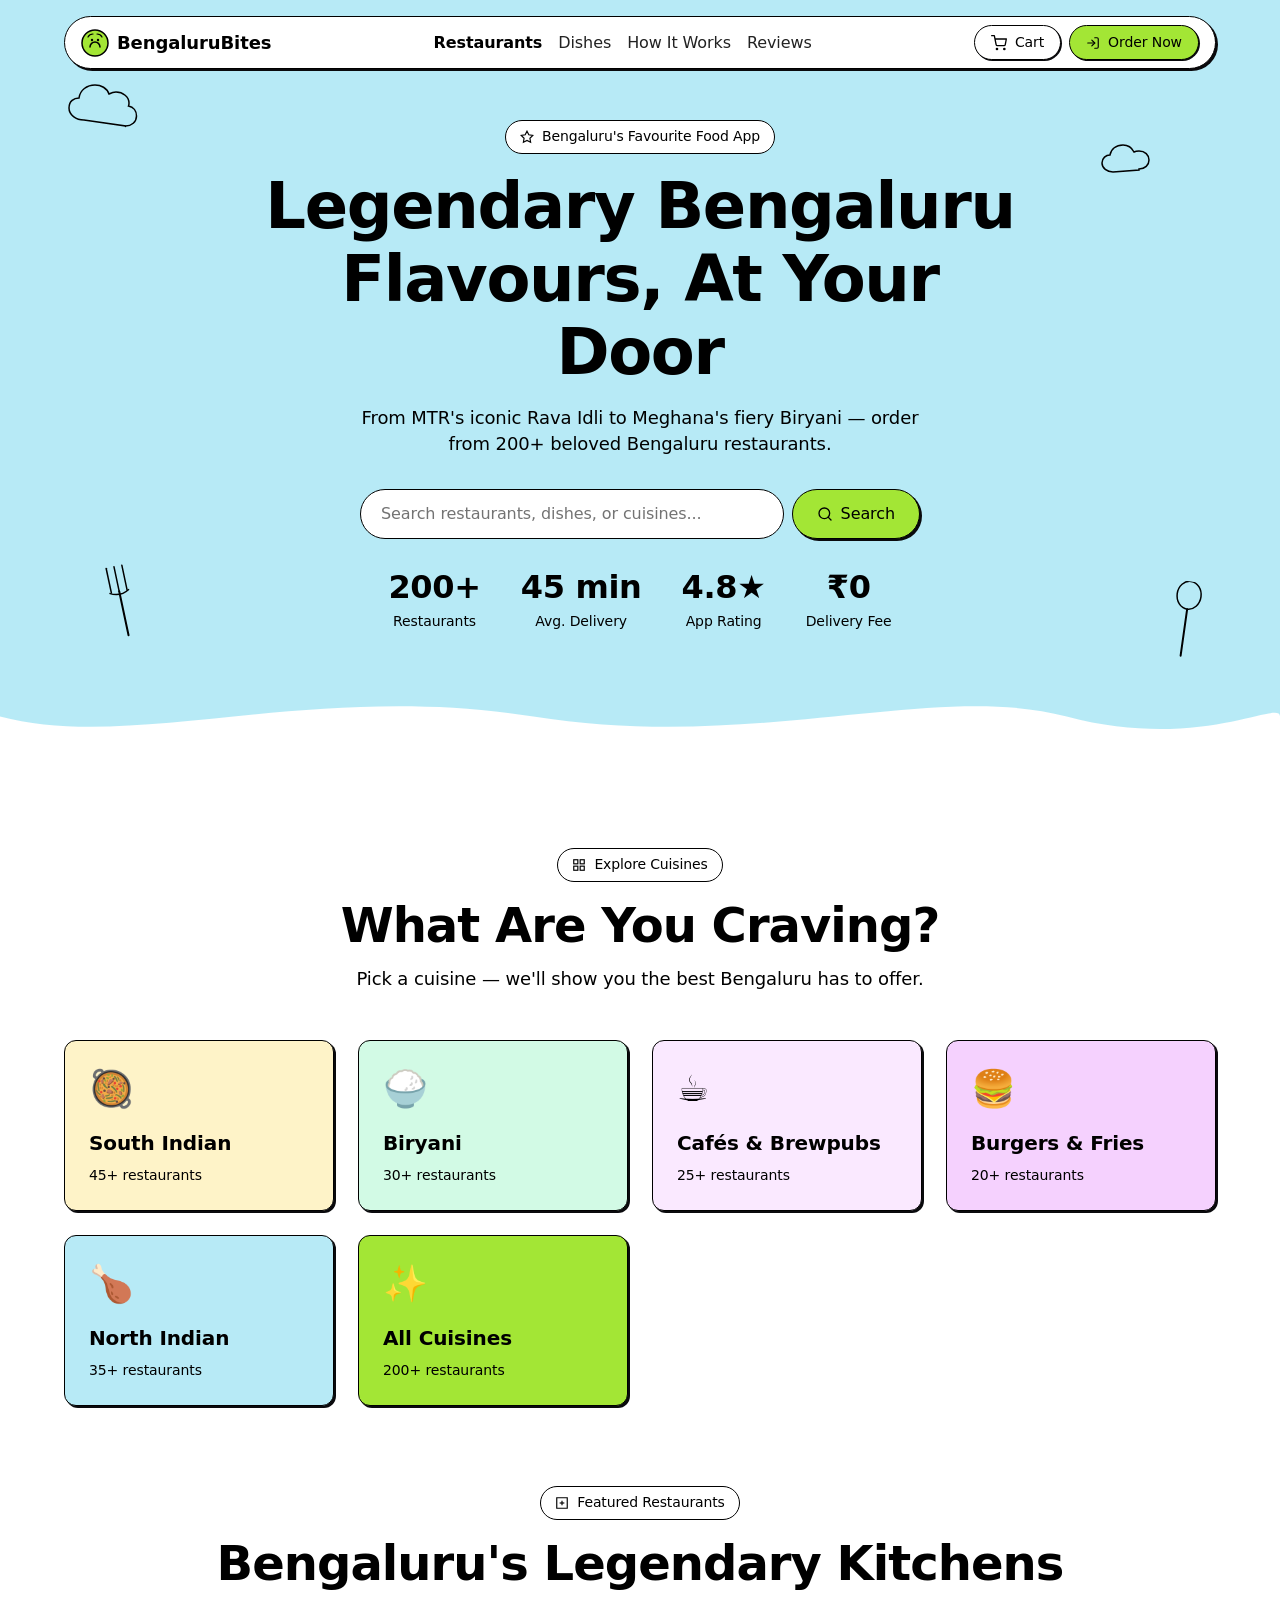
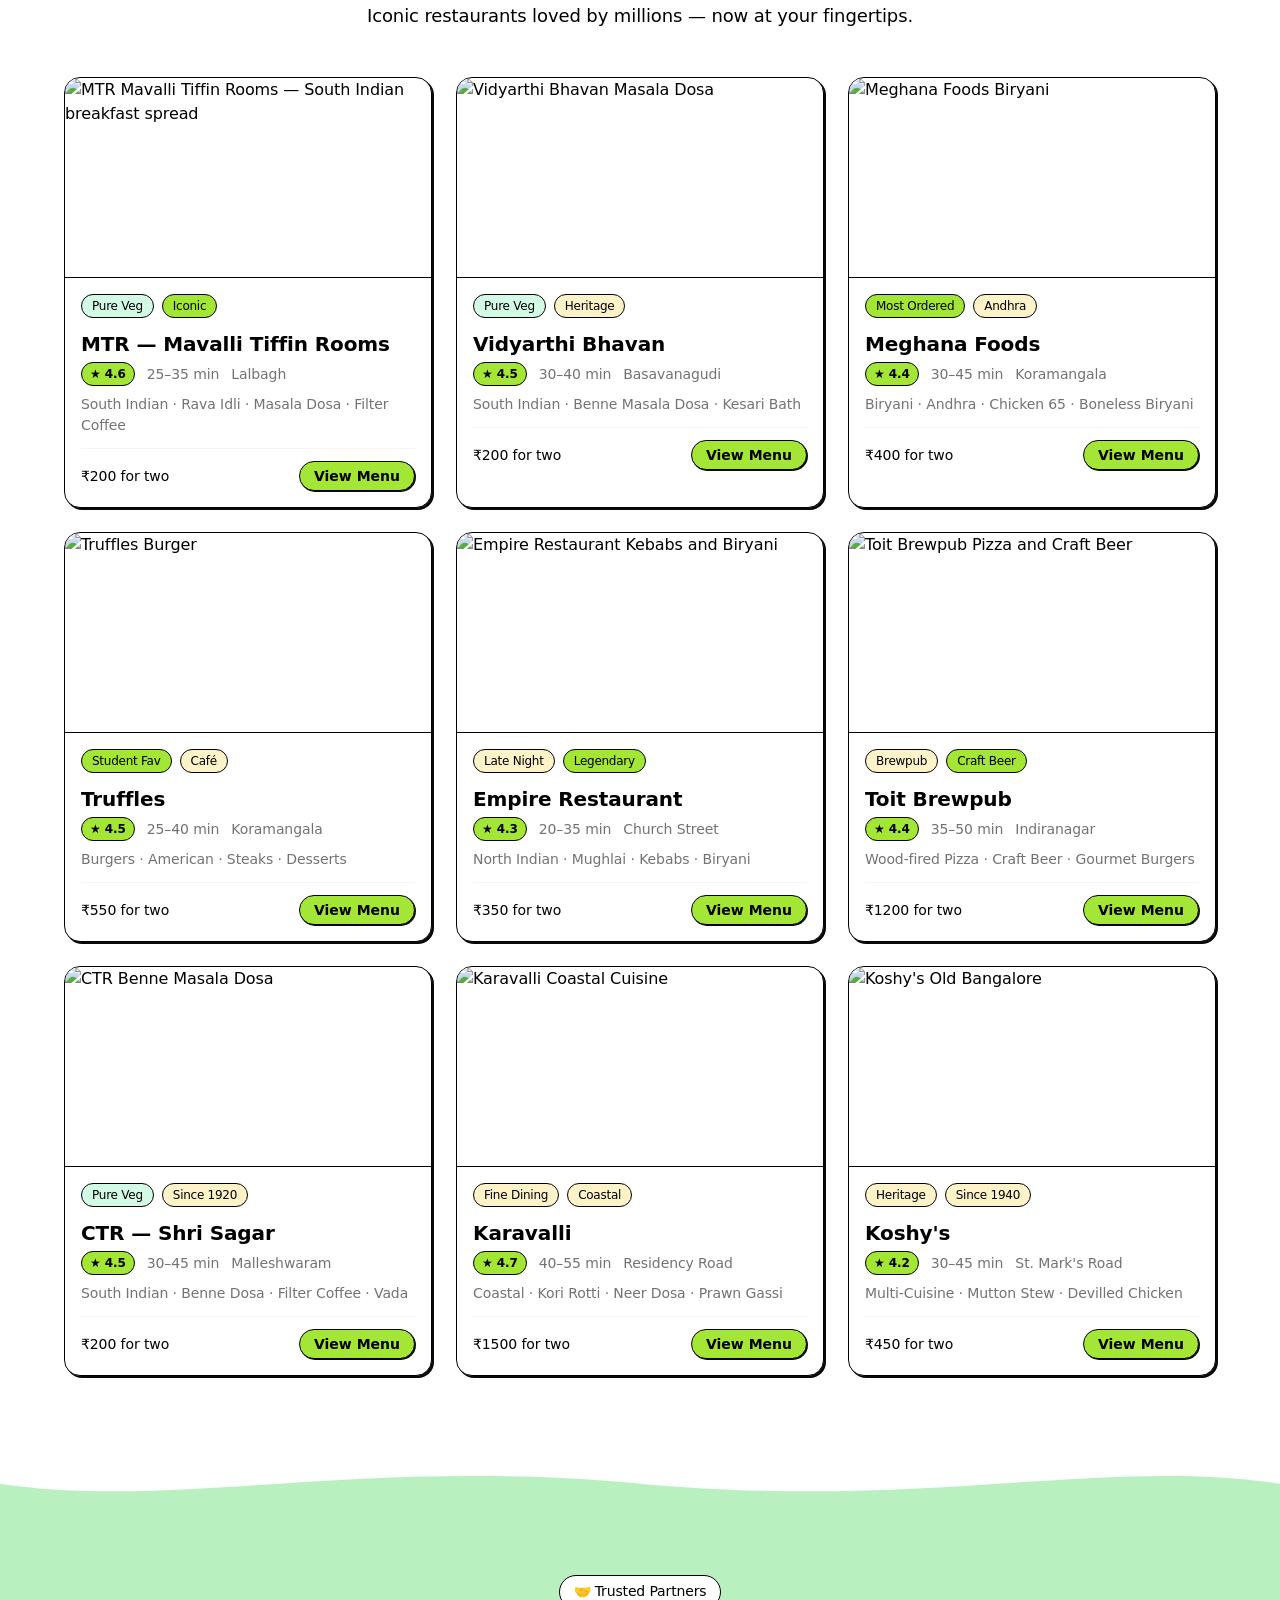
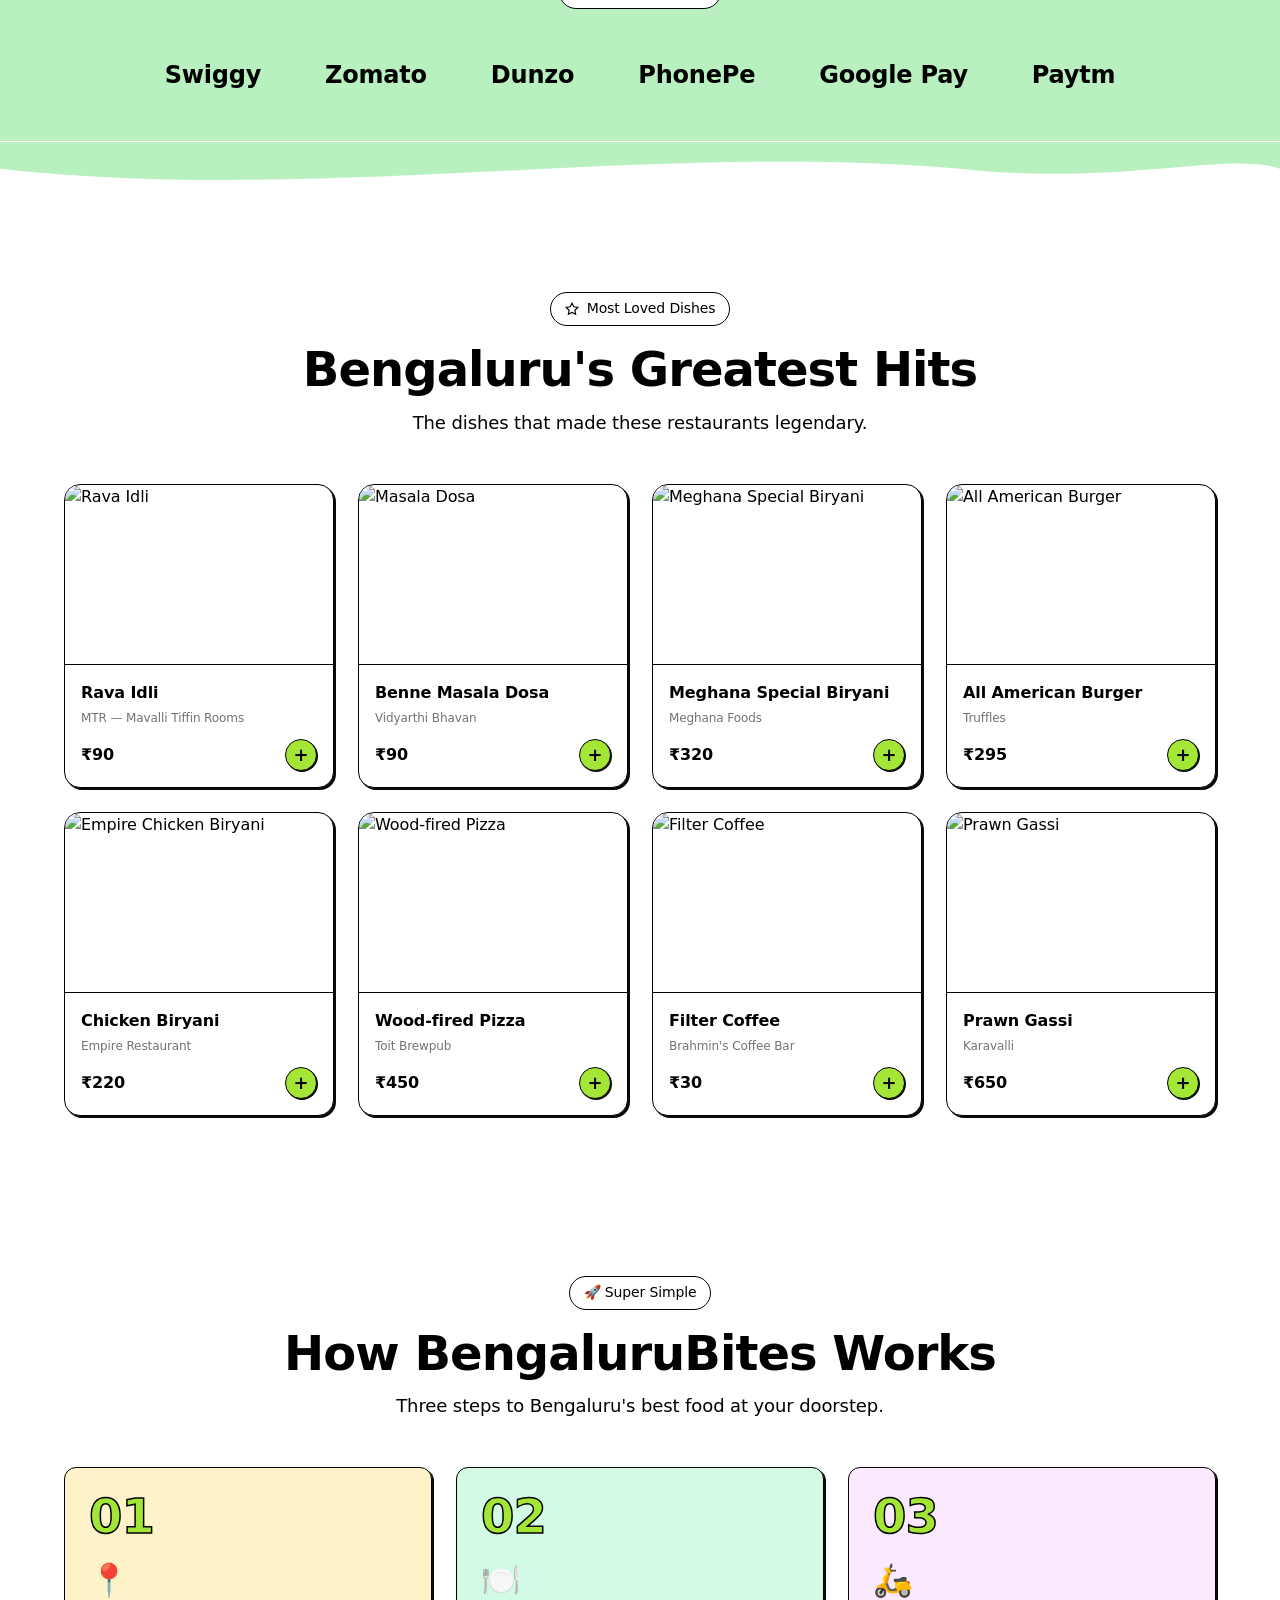
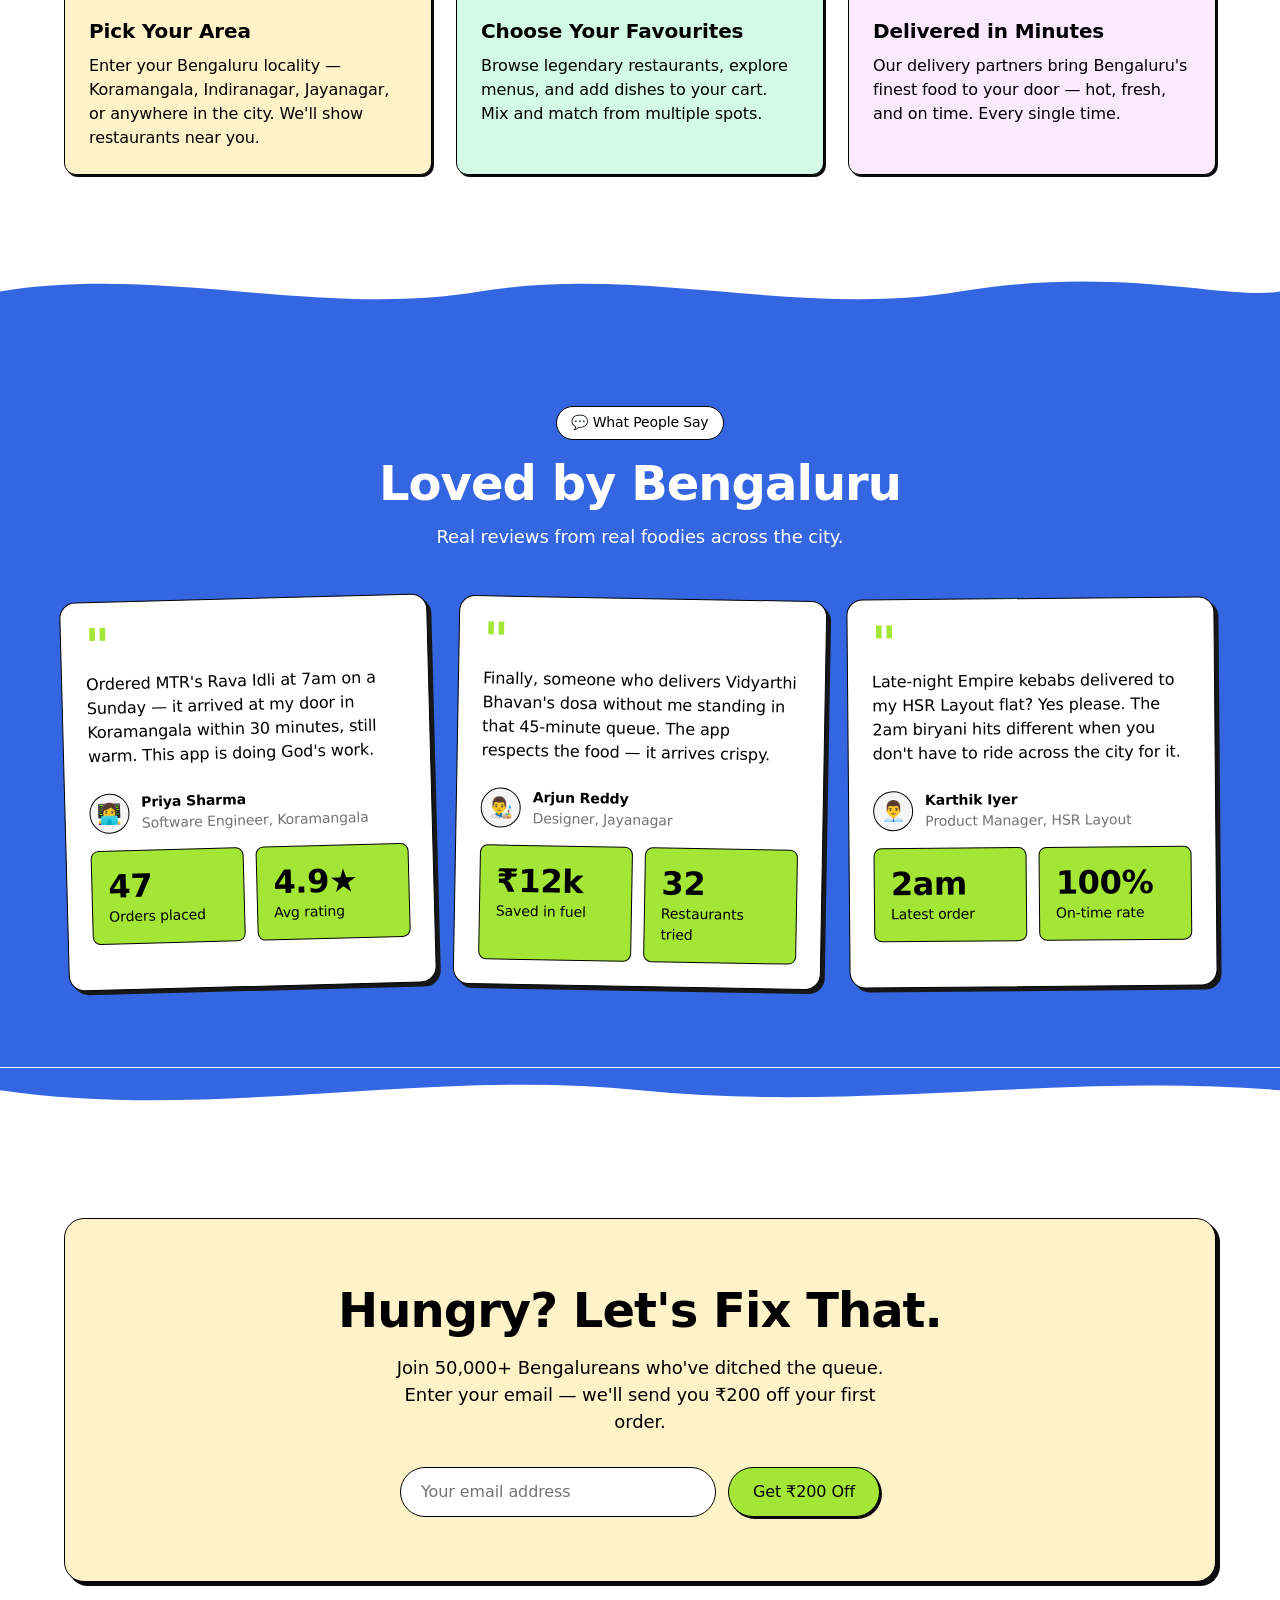
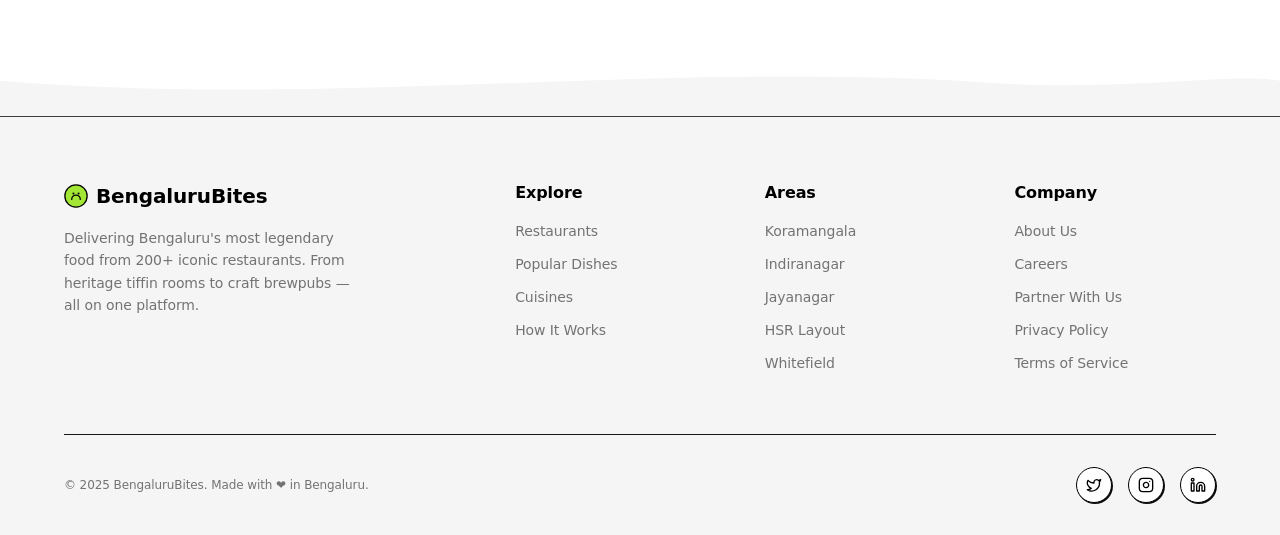
==== commit 56758bf8: "Complete multi-page upgrade: dynamic restaurant menus, shared localStorage cart, checkout, payment v" ====
--- a/index.html
+++ b/index.html
@@ -218,7 +218,7 @@
             <p class="restaurant-card__cuisine">South Indian · Rava Idli · Masala Dosa · Filter Coffee</p>
             <div class="restaurant-card__footer">
               <span class="restaurant-card__price">₹200 for two</span>
-              <button class="restaurant-card__order-btn" onclick="addToCart('mtr-rava-idli','Rava Idli (MTR)',90,'https://images.unsplash.com/photo-1630383249896-424e482df921?w=200&h=200&fit=crop','MTR')">Order</button>
+              <button class="restaurant-card__order-btn" onclick="window.location.href='restaurant.html?id=mtr'">View Menu</button>
             </div>
           </div>
         </div>
@@ -240,7 +240,7 @@
             <p class="restaurant-card__cuisine">South Indian · Benne Masala Dosa · Kesari Bath</p>
             <div class="restaurant-card__footer">
               <span class="restaurant-card__price">₹200 for two</span>
-              <button class="restaurant-card__order-btn" onclick="addToCart('vb-dosa','Benne Masala Dosa',90,'https://images.unsplash.com/photo-1668236543090-82eba5ee5976?w=200&h=200&fit=crop','Vidyarthi Bhavan')">Order</button>
+              <button class="restaurant-card__order-btn" onclick="window.location.href='restaurant.html?id=vidyarthi-bhavan'">View Menu</button>
             </div>
           </div>
         </div>
@@ -262,7 +262,7 @@
             <p class="restaurant-card__cuisine">Biryani · Andhra · Chicken 65 · Boneless Biryani</p>
             <div class="restaurant-card__footer">
               <span class="restaurant-card__price">₹400 for two</span>
-              <button class="restaurant-card__order-btn" onclick="addToCart('meghana-biryani','Special Biryani',320,'https://images.unsplash.com/photo-1563379091339-03b21ab4a4f8?w=200&h=200&fit=crop','Meghana Foods')">Order</button>
+              <button class="restaurant-card__order-btn" onclick="window.location.href='restaurant.html?id=meghana-foods'">View Menu</button>
             </div>
           </div>
         </div>
@@ -284,7 +284,7 @@
             <p class="restaurant-card__cuisine">Burgers · American · Steaks · Desserts</p>
             <div class="restaurant-card__footer">
               <span class="restaurant-card__price">₹550 for two</span>
-              <button class="restaurant-card__order-btn" onclick="addToCart('truffles-burger','All American Burger',295,'https://images.unsplash.com/photo-1568901346375-23c9450c58cd?w=200&h=200&fit=crop','Truffles')">Order</button>
+              <button class="restaurant-card__order-btn" onclick="window.location.href='restaurant.html?id=truffles'">View Menu</button>
             </div>
           </div>
         </div>
@@ -306,7 +306,7 @@
             <p class="restaurant-card__cuisine">North Indian · Mughlai · Kebabs · Biryani</p>
             <div class="restaurant-card__footer">
               <span class="restaurant-card__price">₹350 for two</span>
-              <button class="restaurant-card__order-btn" onclick="addToCart('empire-biryani','Chicken Biryani',220,'https://images.unsplash.com/photo-1599487488170-d11ec9c172f0?w=200&h=200&fit=crop','Empire Restaurant')">Order</button>
+              <button class="restaurant-card__order-btn" onclick="window.location.href='restaurant.html?id=empire-restaurant'">View Menu</button>
             </div>
           </div>
         </div>
@@ -328,7 +328,7 @@
             <p class="restaurant-card__cuisine">Wood-fired Pizza · Craft Beer · Gourmet Burgers</p>
             <div class="restaurant-card__footer">
               <span class="restaurant-card__price">₹1200 for two</span>
-              <button class="restaurant-card__order-btn" onclick="addToCart('toit-pizza','Wood-fired Pizza',450,'https://images.unsplash.com/photo-1513104890138-7c749659a591?w=200&h=200&fit=crop','Toit')">Order</button>
+              <button class="restaurant-card__order-btn" onclick="window.location.href='restaurant.html?id=toit'">View Menu</button>
             </div>
           </div>
         </div>
@@ -350,7 +350,7 @@
             <p class="restaurant-card__cuisine">South Indian · Benne Dosa · Filter Coffee · Vada</p>
             <div class="restaurant-card__footer">
               <span class="restaurant-card__price">₹200 for two</span>
-              <button class="restaurant-card__order-btn" onclick="addToCart('ctr-benne-dosa','Benne Masala Dosa',80,'https://images.unsplash.com/photo-1589301760014-d929f3979dbc?w=200&h=200&fit=crop','CTR Shri Sagar')">Order</button>
+              <button class="restaurant-card__order-btn" onclick="window.location.href='restaurant.html?id=ctr'">View Menu</button>
             </div>
           </div>
         </div>
@@ -372,7 +372,7 @@
             <p class="restaurant-card__cuisine">Coastal · Kori Rotti · Neer Dosa · Prawn Gassi</p>
             <div class="restaurant-card__footer">
               <span class="restaurant-card__price">₹1500 for two</span>
-              <button class="restaurant-card__order-btn" onclick="addToCart('karavalli-prawn','Prawn Gassi',650,'https://images.unsplash.com/photo-1631515243349-e0cb75fb8d3a?w=200&h=200&fit=crop','Karavalli')">Order</button>
+              <button class="restaurant-card__order-btn" onclick="window.location.href='restaurant.html?id=karavalli'">View Menu</button>
             </div>
           </div>
         </div>
@@ -394,7 +394,7 @@
             <p class="restaurant-card__cuisine">Multi-Cuisine · Mutton Stew · Devilled Chicken</p>
             <div class="restaurant-card__footer">
               <span class="restaurant-card__price">₹450 for two</span>
-              <button class="restaurant-card__order-btn" onclick="addToCart('koshys-mutton','Mutton Stew',350,'https://images.unsplash.com/photo-1544025162-d76694265947?w=200&h=200&fit=crop','Koshys')">Order</button>
+              <button class="restaurant-card__order-btn" onclick="window.location.href='restaurant.html?id=koshys'">View Menu</button>
             </div>
           </div>
         </div>
@@ -805,9 +805,9 @@
         <span class="cart-sidebar__total-label">Total</span>
         <span class="cart-sidebar__total-price" id="cart-total">₹0</span>
       </div>
-      <button class="btn-lime cart-sidebar__checkout" onclick="showToast('🎉 Order placed successfully!')">
+      <button class="btn-lime cart-sidebar__checkout" onclick="window.location.href='checkout.html'">
         <svg width="16" height="16" viewBox="0 0 24 24" fill="none" stroke="currentColor" stroke-width="2" stroke-linecap="round" stroke-linejoin="round"><polyline points="20 6 9 17 4 12"/></svg>
-        Place Order
+        Checkout
       </button>
     </div>
   </aside>
--- a/styles.css
+++ b/styles.css
@@ -1767,3 +1767,693 @@
     font-size: var(--text-heading);
   }
 }
+
+/* ============================================
+   🆕 RESTAURANT DETAIL HERO & HERO CARDS
+   ============================================ */
+.rest-hero {
+  height: 350px;
+  background-size: cover;
+  background-position: center;
+  position: relative;
+  display: flex;
+  align-items: flex-end;
+  border-bottom: 2px solid var(--color-carbon-black);
+}
+
+.rest-hero__content {
+  position: relative;
+  z-index: 2;
+  width: 100%;
+  max-width: var(--page-max-width);
+  margin: 0 auto;
+  padding: var(--spacing-32) var(--spacing-24);
+  color: var(--color-paper-white);
+}
+
+.rest-hero__eyebrow {
+  display: flex;
+  gap: var(--spacing-8);
+  margin-bottom: var(--spacing-12);
+}
+
+.rest-hero__title {
+  text-shadow: 2px 2px 0px rgba(0,0,0,0.8);
+  margin-bottom: var(--spacing-4);
+}
+
+.rest-hero__cuisine {
+  font-size: var(--text-subheading);
+  text-shadow: 1px 1px 0px rgba(0,0,0,0.8);
+  margin-bottom: var(--spacing-16);
+}
+
+.rest-hero__meta {
+  display: flex;
+  align-items: center;
+  gap: var(--spacing-12);
+}
+
+/* Menu Filters and Categories */
+.menu-filters {
+  display: flex;
+  justify-content: space-between;
+  align-items: center;
+  margin-bottom: var(--spacing-32);
+  border-bottom: 2px solid var(--color-carbon-black);
+  padding-bottom: var(--spacing-16);
+}
+
+.menu-filters__left {
+  display: flex;
+  gap: var(--spacing-12);
+}
+
+.btn-active {
+  background-color: var(--color-lime-pulse) !important;
+  box-shadow: var(--shadow-subtle-3) !important;
+}
+
+/* Menu Item Card styling */
+.menu-list {
+  display: flex;
+  flex-direction: column;
+  gap: var(--spacing-24);
+}
+
+.menu-item-card {
+  background-color: var(--color-paper-white);
+  border: 1px solid var(--color-carbon-black);
+  border-radius: var(--radius-cards);
+  padding: var(--card-padding);
+  box-shadow: var(--shadow-subtle);
+  display: flex;
+  justify-content: space-between;
+  align-items: center;
+  gap: var(--spacing-24);
+  transition: transform 0.15s ease;
+}
+
+.menu-item-card:hover {
+  transform: translateY(-2px);
+  box-shadow: var(--shadow-subtle-2);
+}
+
+.menu-item-card__left {
+  flex: 1;
+}
+
+.menu-item-card__indicator {
+  display: inline-block;
+  width: 14px;
+  height: 14px;
+  border: 1.5px solid var(--color-carbon-black);
+  border-radius: 2px;
+  position: relative;
+  margin-bottom: var(--spacing-8);
+}
+
+.menu-item-card__indicator::after {
+  content: '';
+  position: absolute;
+  width: 6px;
+  height: 6px;
+  border-radius: 50%;
+  top: 50%;
+  left: 50%;
+  transform: translate(-50%, -50%);
+}
+
+.menu-item-card__indicator.veg::after {
+  background-color: #22c55e;
+}
+
+.menu-item-card__indicator.nonveg::after {
+  background-color: #ef4444;
+}
+
+.menu-item-card__name {
+  font-size: var(--text-heading-sm);
+  font-weight: var(--font-weight-bold);
+  margin-bottom: var(--spacing-4);
+}
+
+.menu-item-card__price {
+  font-size: var(--text-body);
+  font-weight: var(--font-weight-bold);
+  display: block;
+  margin-bottom: var(--spacing-8);
+}
+
+.menu-item-card__desc {
+  font-size: var(--text-body-sm);
+  color: var(--color-steel);
+  line-height: 1.5;
+}
+
+.menu-item-card__right {
+  position: relative;
+  width: 120px;
+  height: 120px;
+  flex-shrink: 0;
+}
+
+.menu-item-card__img {
+  width: 100%;
+  height: 100%;
+  object-fit: cover;
+  border-radius: var(--radius-info);
+  border: 1px solid var(--color-carbon-black);
+}
+
+.menu-item-card__add-btn {
+  position: absolute;
+  bottom: -10px;
+  left: 50%;
+  transform: translateX(-50%);
+  z-index: 5;
+  box-shadow: var(--shadow-subtle-3);
+  white-space: nowrap;
+}
+
+.menu-item-card__add-btn:active {
+  transform: translateX(-50%) translate(1px, 1px);
+  box-shadow: none;
+}
+
+/* ============================================
+   🆕 CHECKOUT PAGE LAYOUTS & COMPONENT LABELS
+   ============================================ */
+.checkout-container {
+  display: grid;
+  grid-template-columns: 1.7fr 1.3fr;
+  gap: var(--spacing-32);
+  align-items: start;
+}
+
+.checkout-card {
+  background-color: var(--color-paper-white);
+  border: 1px solid var(--color-carbon-black);
+  border-radius: var(--radius-cards);
+  padding: var(--card-padding);
+  box-shadow: var(--shadow-subtle);
+}
+
+.checkout-card__title {
+  margin-bottom: var(--spacing-20);
+  border-bottom: 2px solid var(--color-carbon-black);
+  padding-bottom: var(--spacing-12);
+}
+
+/* Forms styling */
+.form-grid {
+  display: grid;
+  grid-template-columns: 1fr 1fr;
+  gap: var(--spacing-16);
+}
+
+.form-group--full {
+  grid-column: span 2;
+}
+
+.form-label {
+  display: block;
+  font-size: var(--text-body-sm);
+  font-weight: var(--font-weight-bold);
+  margin-bottom: var(--spacing-8);
+}
+
+/* Payment selection tabs */
+.payment-tabs {
+  display: flex;
+  border: 1px solid var(--color-carbon-black);
+  border-radius: var(--radius-buttons);
+  overflow: hidden;
+  margin-bottom: var(--spacing-24);
+}
+
+.payment-tab {
+  flex: 1;
+  padding: 12px;
+  text-align: center;
+  font-size: var(--text-body-sm);
+  font-weight: var(--font-weight-bold);
+  background-color: var(--color-paper-white);
+  border-right: 1px solid var(--color-carbon-black);
+  cursor: pointer;
+  transition: background-color 0.15s ease;
+}
+
+.payment-tab:last-child {
+  border-right: none;
+}
+
+.payment-tab--active {
+  background-color: var(--color-lime-pulse);
+}
+
+/* Credit Card visualizer */
+.virtual-card {
+  background: linear-gradient(135deg, var(--color-buttercream), var(--color-bubblegum));
+  border: 2px solid var(--color-carbon-black);
+  border-radius: var(--radius-cards);
+  width: 320px;
+  height: 180px;
+  padding: var(--spacing-20);
+  margin: 0 auto var(--spacing-24) auto;
+  box-shadow: var(--shadow-subtle-2);
+  display: flex;
+  flex-direction: column;
+  justify-content: space-between;
+  position: relative;
+}
+
+.virtual-card__chip {
+  width: 40px;
+  height: 30px;
+  background-color: var(--color-amber-spark);
+  border: 1px solid var(--color-carbon-black);
+  border-radius: 4px;
+}
+
+.virtual-card__logo {
+  position: absolute;
+  top: var(--spacing-20);
+  right: var(--spacing-20);
+  font-weight: var(--font-weight-bold);
+  font-size: var(--text-subheading);
+  letter-spacing: -0.5px;
+}
+
+.virtual-card__number {
+  font-family: monospace;
+  font-size: 20px;
+  font-weight: bold;
+  letter-spacing: 1px;
+  margin: var(--spacing-16) 0;
+  text-align: center;
+}
+
+.virtual-card__footer {
+  display: flex;
+  justify-content: space-between;
+  align-items: flex-end;
+}
+
+.virtual-card__label {
+  font-size: 9px;
+  color: var(--color-slate);
+  margin-bottom: 2px;
+}
+
+.virtual-card__val {
+  font-size: var(--text-body-sm);
+  font-weight: var(--font-weight-bold);
+  letter-spacing: 0.5px;
+}
+
+/* UPI QR style */
+.upi-box {
+  border: 1px dashed var(--color-carbon-black);
+  background-color: var(--color-fog);
+  border-radius: var(--radius-info);
+  padding: var(--spacing-24);
+  display: flex;
+  flex-direction: column;
+  align-items: center;
+}
+
+.upi-box__qr {
+  box-shadow: var(--shadow-subtle);
+  border-radius: var(--radius-md);
+  overflow: hidden;
+}
+
+/* COD card style */
+.cod-box {
+  background-color: var(--color-mint-wash);
+  border: 1px solid var(--color-carbon-black);
+  border-radius: var(--radius-info);
+  padding: var(--spacing-24);
+  text-align: center;
+  box-shadow: var(--shadow-subtle);
+}
+
+.cod-box__icon {
+  font-size: 40px;
+  margin-bottom: var(--spacing-12);
+}
+
+/* Coupon box */
+.coupon-field {
+  display: flex;
+  gap: var(--spacing-12);
+  margin-bottom: var(--spacing-16);
+}
+
+.coupon-suggestions {
+  display: flex;
+  flex-direction: column;
+  gap: var(--spacing-8);
+}
+
+.coupon-suggest-item {
+  border: 1px dashed var(--color-carbon-black);
+  border-radius: var(--radius-md);
+  padding: 10px;
+  cursor: pointer;
+  transition: background-color 0.15s ease;
+}
+
+.coupon-suggest-item:hover {
+  background-color: var(--color-fog);
+}
+
+.coupon-suggest-item__code {
+  font-weight: var(--font-weight-bold);
+  font-size: var(--text-body-sm);
+  color: var(--color-slate);
+  margin-bottom: 2px;
+}
+
+.coupon-suggest-item__desc {
+  font-size: var(--text-caption);
+  color: var(--color-steel);
+}
+
+/* Checkout Summary Items */
+.summary-list {
+  display: flex;
+  flex-direction: column;
+  gap: var(--spacing-12);
+  margin-bottom: var(--spacing-16);
+  border-bottom: 1px solid var(--color-fog);
+  padding-bottom: var(--spacing-16);
+}
+
+.summary-item {
+  display: flex;
+  font-size: var(--text-body-sm);
+}
+
+.summary-item__qty {
+  font-weight: var(--font-weight-bold);
+  margin-right: 6px;
+  color: var(--color-slate);
+}
+
+.summary-item__name {
+  flex: 1;
+}
+
+.summary-item__price {
+  font-weight: var(--font-weight-bold);
+}
+
+.billing-row {
+  display: flex;
+  justify-content: space-between;
+  font-size: var(--text-body-sm);
+  margin-bottom: var(--spacing-8);
+}
+
+/* ============================================
+   🆕 ORDER TRACKER STYLING
+   ============================================ */
+.track-header {
+  display: flex;
+  justify-content: space-between;
+  align-items: center;
+  border-bottom: 2px solid var(--color-carbon-black);
+  padding-bottom: var(--spacing-24);
+  margin-bottom: var(--spacing-24);
+}
+
+.track-eta {
+  background-color: var(--color-buttercream);
+  border: 1px solid var(--color-carbon-black);
+  border-radius: var(--radius-info);
+  padding: var(--spacing-12) var(--spacing-24);
+  text-align: right;
+  box-shadow: var(--shadow-subtle-3);
+}
+
+.track-eta__label {
+  font-size: 9px;
+  font-weight: var(--font-weight-bold);
+  color: var(--color-steel);
+}
+
+.track-eta__time {
+  font-size: var(--text-heading);
+  font-weight: var(--font-weight-bold);
+}
+
+.track-grid {
+  display: grid;
+  grid-template-columns: 1.7fr 1.3fr;
+  gap: var(--spacing-32);
+}
+
+/* Map visualizer styling */
+.map-header {
+  background-color: var(--color-carbon-black);
+  color: var(--color-paper-white);
+  padding: 10px 16px;
+  font-size: var(--text-body-sm);
+  font-weight: var(--font-weight-bold);
+  display: flex;
+  justify-content: space-between;
+}
+
+.map-header__status {
+  color: var(--color-lime-pulse);
+}
+
+.track-map {
+  height: 380px;
+  background-color: #fafafa;
+  position: relative;
+  overflow: hidden;
+}
+
+.track-map__grid {
+  position: absolute;
+  top: 0;
+  left: 0;
+  width: 100%;
+  height: 100%;
+}
+
+.track-map__progress-line {
+  position: absolute;
+  height: 6px;
+  background-color: #22c55e;
+  top: 150px;
+  left: 80px;
+  width: 0%;
+  transition: width 1s linear;
+}
+
+.map-node {
+  position: absolute;
+  transform: translate(-50%, -50%);
+  display: flex;
+  flex-direction: column;
+  align-items: center;
+  z-index: 10;
+}
+
+.map-node__pin {
+  font-size: 28px;
+}
+
+.map-node__label {
+  font-size: 8px;
+  font-weight: var(--font-weight-bold);
+  background-color: #fff;
+  border: 1px solid #000;
+  padding: 2px 6px;
+  border-radius: 4px;
+  margin-top: 4px;
+  white-space: nowrap;
+}
+
+.map-driver {
+  position: absolute;
+  top: 150px;
+  transform: translate(-50%, -50%);
+  z-index: 20;
+  transition: left 1s linear;
+}
+
+.map-driver__circle {
+  font-size: 28px;
+  background-color: #fff;
+  border: 1.5px solid #000;
+  border-radius: 50%;
+  width: 44px;
+  height: 44px;
+  display: flex;
+  align-items: center;
+  justify-content: center;
+  box-shadow: var(--shadow-subtle-3);
+}
+
+.map-driver__pulse {
+  position: absolute;
+  top: 50%;
+  left: 50%;
+  width: 44px;
+  height: 44px;
+  margin-left: -22px;
+  margin-top: -22px;
+  border-radius: 50%;
+  background-color: rgba(163, 230, 53, 0.4);
+  animation: pulseRider 1.5s infinite ease-out;
+  z-index: -1;
+}
+
+@keyframes pulseRider {
+  0% { transform: scale(1); opacity: 1; }
+  100% { transform: scale(1.6); opacity: 0; }
+}
+
+/* Timeline steps */
+.track-step {
+  display: flex;
+  gap: var(--spacing-16);
+  position: relative;
+  padding-bottom: 24px;
+  opacity: 0.4;
+  transition: opacity 0.5s ease;
+}
+
+.track-step:last-child {
+  padding-bottom: 0;
+}
+
+.track-step::after {
+  content: '';
+  position: absolute;
+  width: 2px;
+  background-color: var(--color-carbon-black);
+  top: 24px;
+  left: 12px;
+  bottom: 0;
+}
+
+.track-step:last-child::after {
+  display: none;
+}
+
+.track-step__badge {
+  width: 26px;
+  height: 26px;
+  border-radius: 50%;
+  border: 1.5px solid var(--color-carbon-black);
+  background-color: #fff;
+  display: flex;
+  align-items: center;
+  justify-content: center;
+  position: relative;
+  z-index: 2;
+}
+
+.track-step__num {
+  font-size: var(--text-caption);
+  font-weight: var(--font-weight-bold);
+}
+
+.track-step__title {
+  font-size: var(--text-body-sm);
+  font-weight: var(--font-weight-bold);
+  margin-bottom: 2px;
+}
+
+.track-step__desc {
+  font-size: var(--text-caption);
+  color: var(--color-steel);
+}
+
+.track-step--active {
+  opacity: 1;
+}
+
+.track-step--active .track-step__badge {
+  background-color: var(--color-lime-pulse);
+}
+
+.track-step--completed .track-step__badge {
+  background-color: #22c55e;
+}
+
+/* Rider details */
+.rider-profile {
+  display: flex;
+  align-items: center;
+  gap: var(--spacing-16);
+  margin-bottom: var(--spacing-16);
+}
+
+.rider-profile__avatar {
+  width: 50px;
+  height: 50px;
+  border-radius: 50%;
+  border: 1.5px solid var(--color-carbon-black);
+  background-color: var(--color-sky-wash);
+  display: flex;
+  align-items: center;
+  justify-content: center;
+  font-size: 24px;
+  font-weight: bold;
+}
+
+.rider-profile__info {
+  flex: 1;
+}
+
+.rider-profile__name {
+  font-size: var(--text-body);
+  font-weight: var(--font-weight-bold);
+}
+
+.rider-profile__rating {
+  font-size: var(--text-body-sm);
+  color: var(--color-slate);
+}
+
+.rider-profile__vehicle {
+  font-size: var(--text-caption);
+  color: var(--color-steel);
+}
+
+.rider-actions {
+  display: flex;
+  gap: var(--spacing-12);
+}
+
+/* Confetti container */
+.confetti-wrapper {
+  position: fixed;
+  top: 0;
+  left: 0;
+  width: 100vw;
+  height: 100vh;
+  pointer-events: none;
+  z-index: 5000;
+  overflow: hidden;
+}
+
+/* Responsive adjustments for new pages */
+@media (max-width: 768px) {
+  .checkout-container,
+  .track-grid {
+    grid-template-columns: 1fr;
+  }
+  
+  .rest-hero {
+    height: 250px;
+  }
+}
+
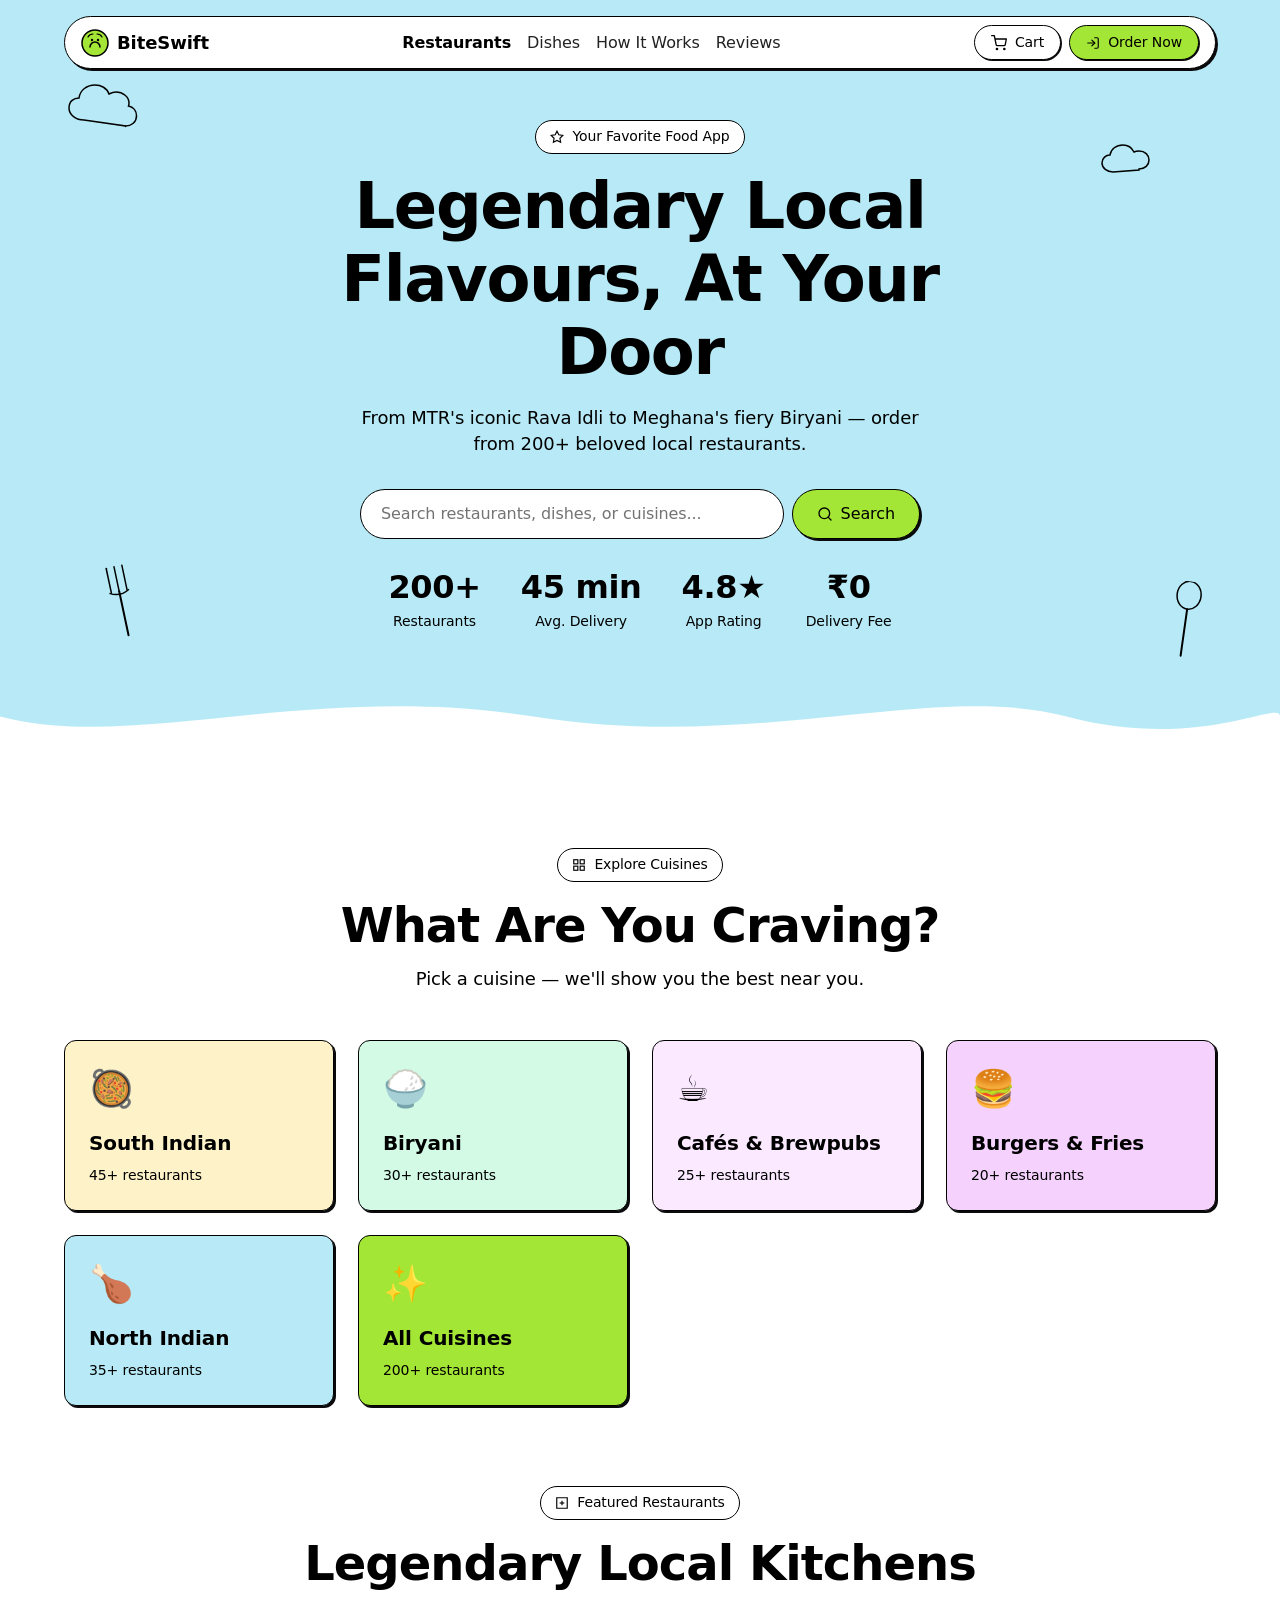
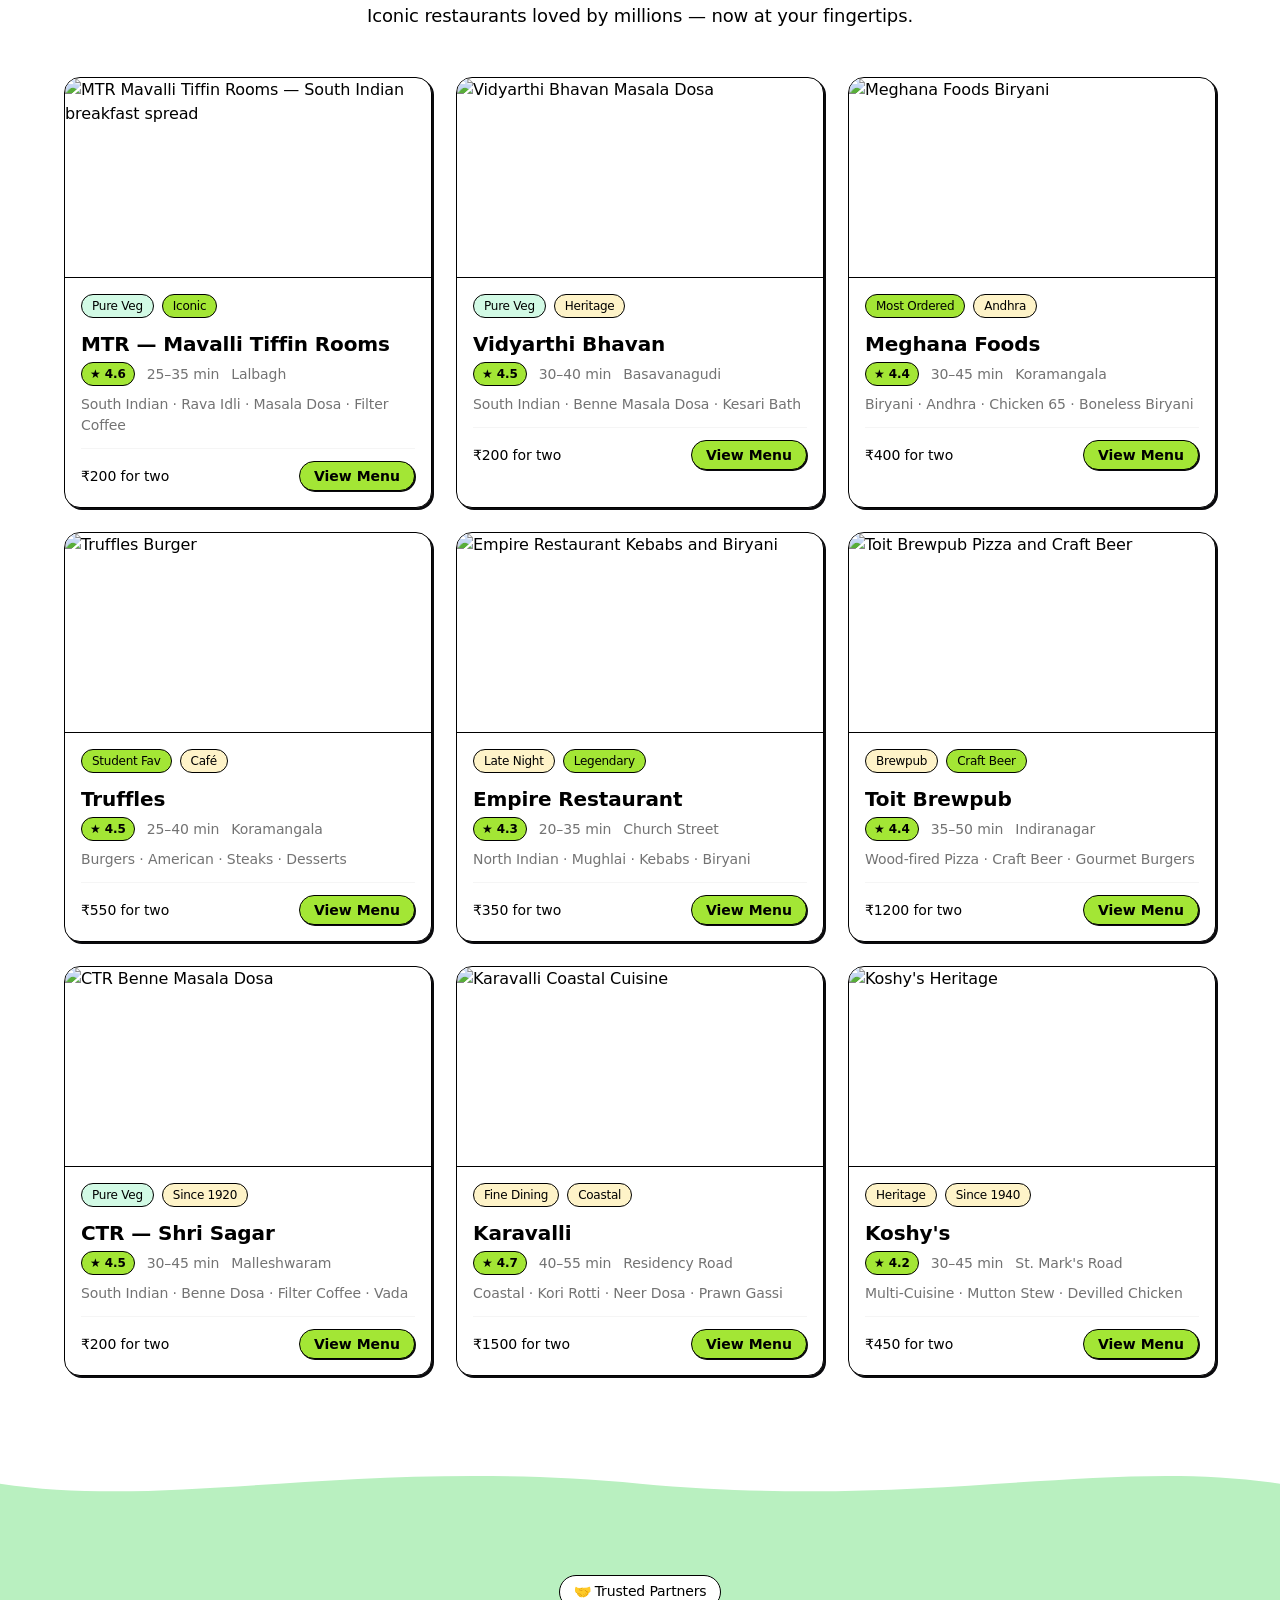
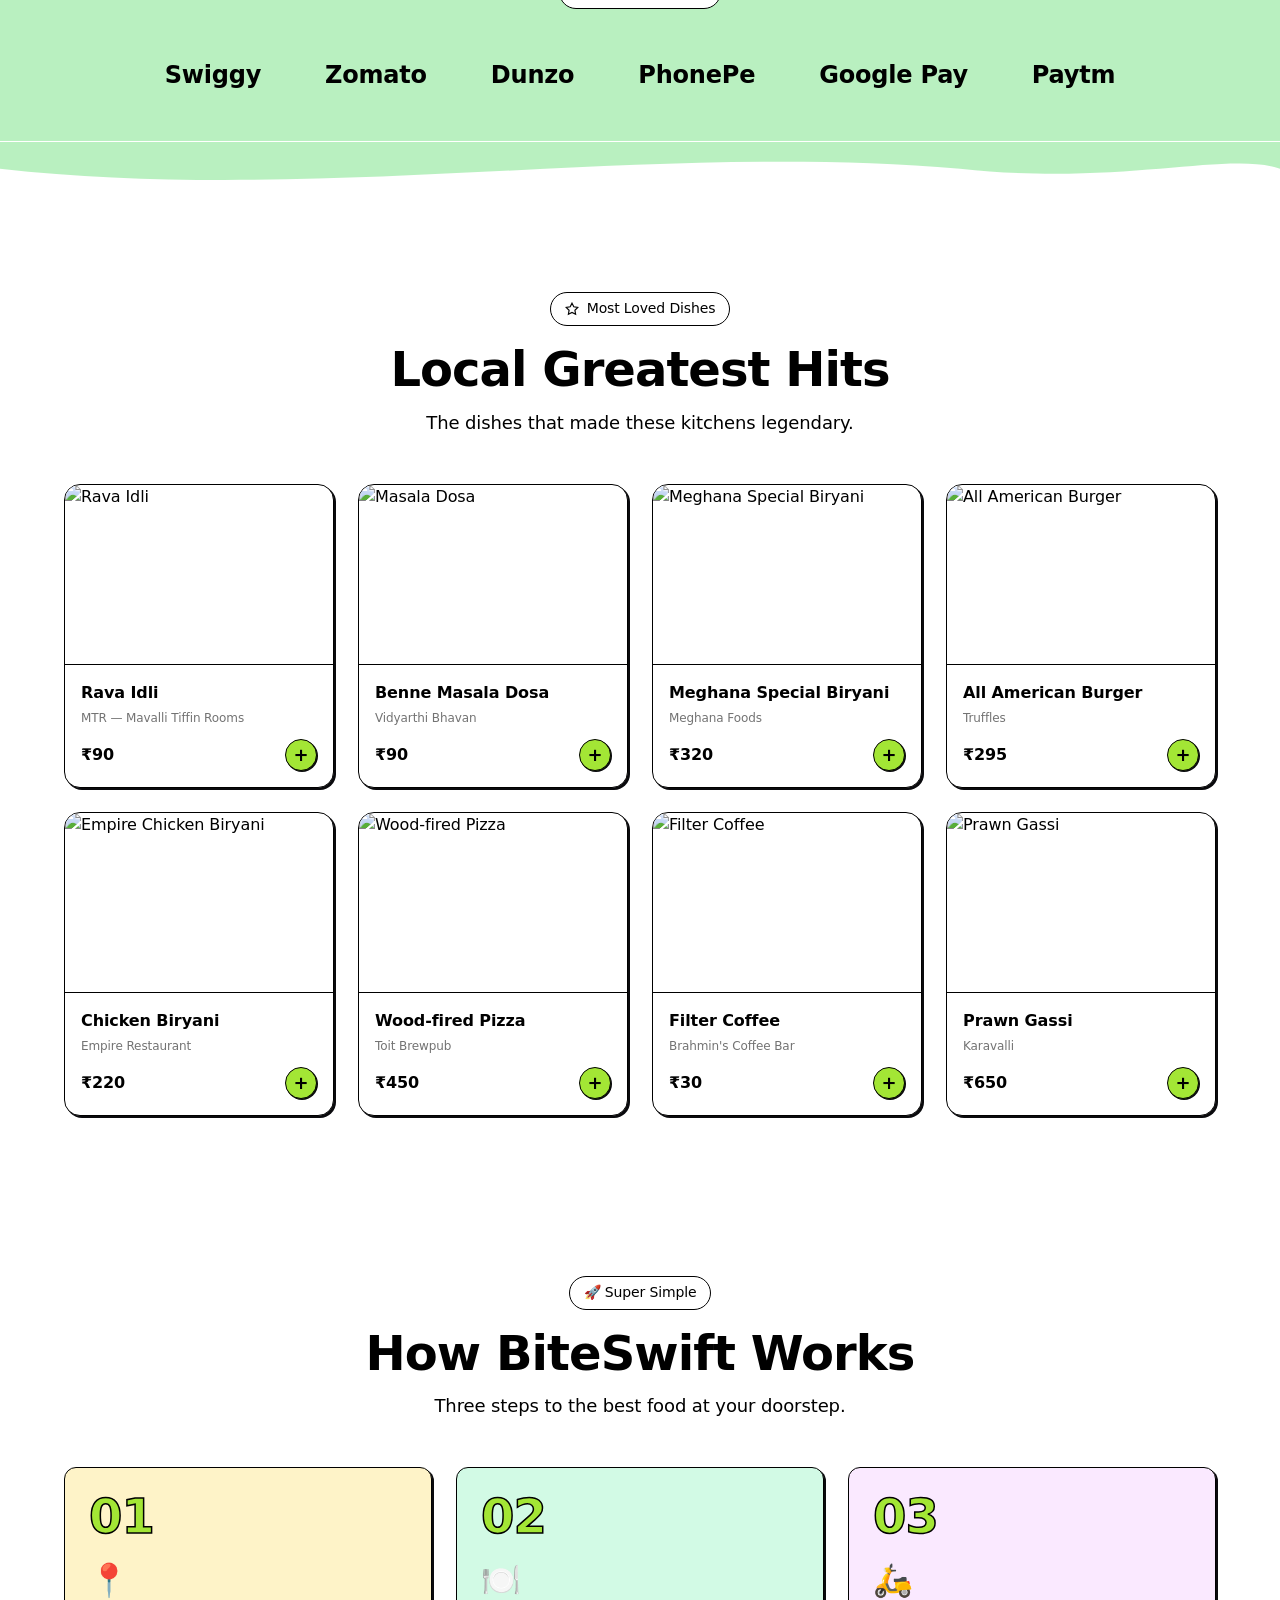
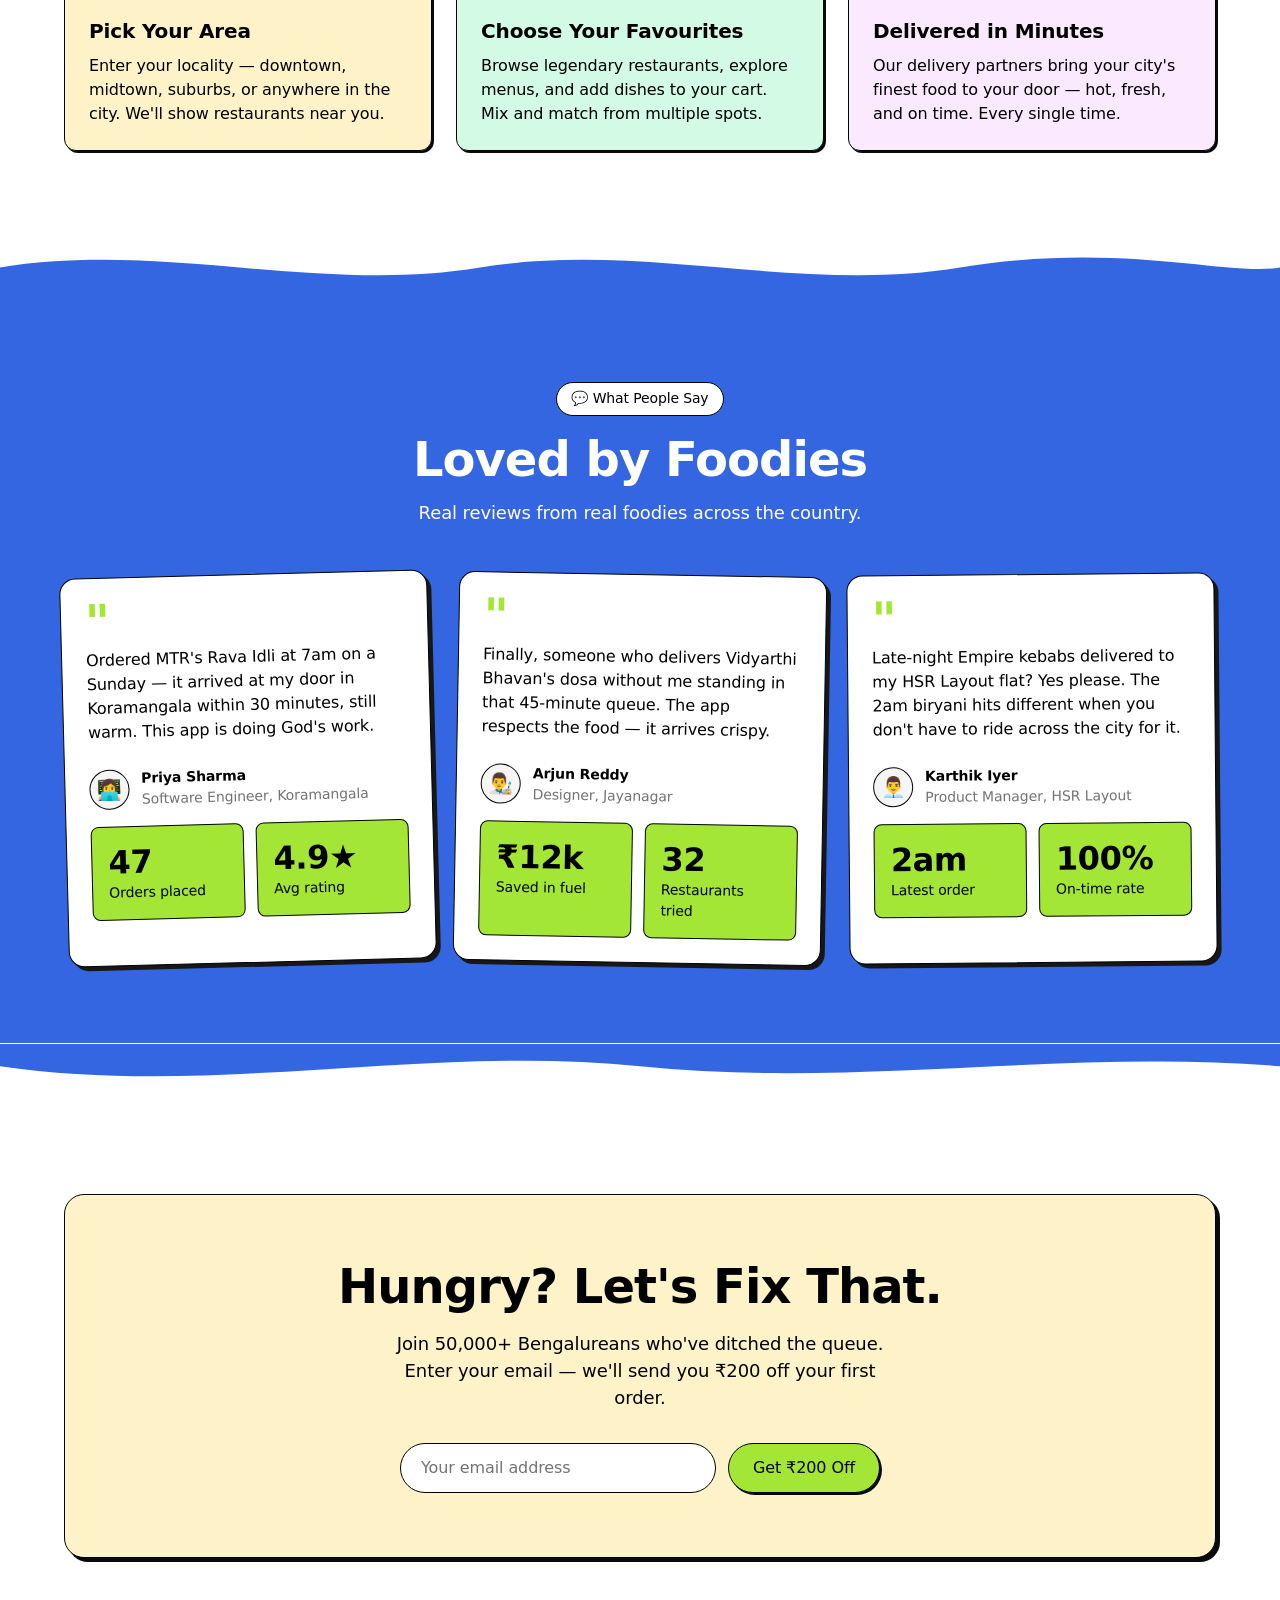
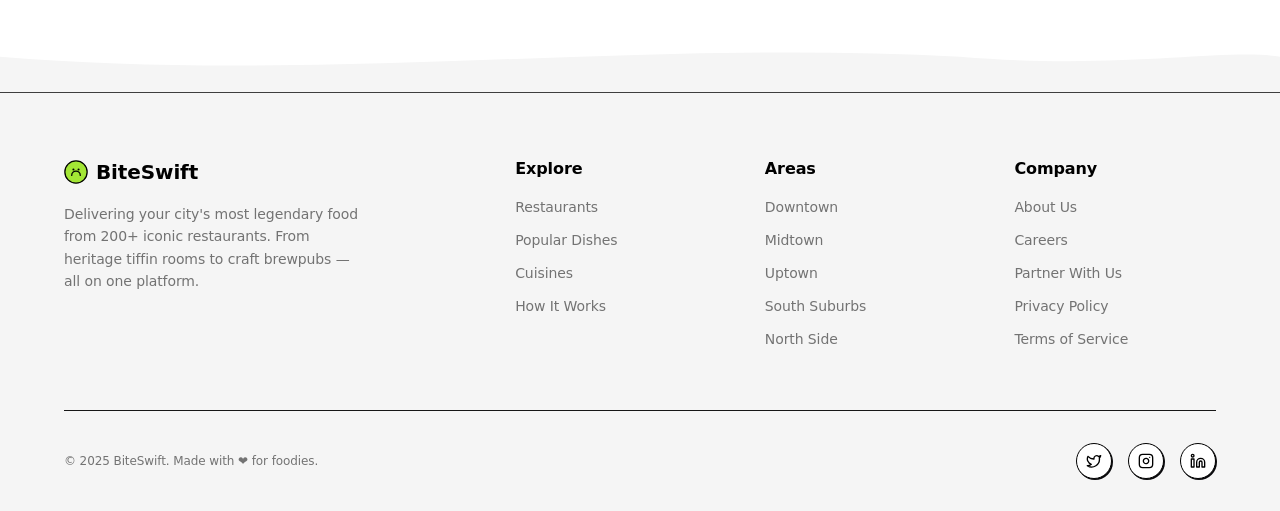
==== commit c082bc68: "Rebrand app to BiteSwift and make copy generic (remove specific Bengaluru/Bangalore location binding" ====
--- a/index.html
+++ b/index.html
@@ -3,8 +3,8 @@
 <head>
   <meta charset="UTF-8">
   <meta name="viewport" content="width=device-width, initial-scale=1.0">
-  <meta name="description" content="BengaluruBites — Order from Bengaluru's most legendary restaurants. From MTR's Rava Idli to Meghana's Biryani, delivered to your door.">
-  <title>BengaluruBites — Bengaluru's Favourite Food, Delivered</title>
+  <meta name="description" content="BiteSwift — Order from the city's most legendary local kitchens. From delicious Rava Idli to hot spicy Biryani, delivered to your door.">
+  <title>BiteSwift — Your Favorite Food, Delivered Fast</title>
 
   <!-- Satoshi Font -->
   <link href="https://api.fontshare.com/v2/css?f[]=satoshi@500,700&display=swap" rel="stylesheet">
@@ -30,7 +30,7 @@
         <path d="M7 8c1-2 3-3 5-3" stroke="#000" stroke-width="1.2" stroke-linecap="round"/>
         <path d="M21 8c-1-2-3-3-5-3" stroke="#000" stroke-width="1.2" stroke-linecap="round"/>
       </svg>
-      BengaluruBites
+      BiteSwift
     </a>
 
     <div class="nav__links">
@@ -92,13 +92,12 @@
       <div class="hero__eyebrow">
         <span class="badge">
           <svg width="14" height="14" viewBox="0 0 24 24" fill="none" stroke="currentColor" stroke-width="2"><path d="M12 2L15.09 8.26 22 9.27 17 14.14 18.18 21.02 12 17.77 5.82 21.02 7 14.14 2 9.27 8.91 8.26z"/></svg>
-          Bengaluru's Favourite Food App
+          Your Favorite Food App
         </span>
       </div>
 
-      <h1 class="hero__title">Legendary Bengaluru Flavours, At Your Door</h1>
-
-      <p class="hero__subtitle">From MTR's iconic Rava Idli to Meghana's fiery Biryani — order from 200+ beloved Bengaluru restaurants.</p>
+      <h1 class="hero__title">Legendary Local Flavours, At Your Door</h1>
+      <p class="hero__subtitle">From MTR's iconic Rava Idli to Meghana's fiery Biryani — order from 200+ beloved local restaurants.</p>
 
       <div class="hero__search">
         <input type="text" class="input-field" id="hero-search" placeholder="Search restaurants, dishes, or cuisines..." aria-label="Search restaurants">
@@ -147,7 +146,7 @@
           Explore Cuisines
         </span>
         <h2 class="section-header__title">What Are You Craving?</h2>
-        <p class="section-header__subtitle">Pick a cuisine — we'll show you the best Bengaluru has to offer.</p>
+        <p class="section-header__subtitle">Pick a cuisine — we'll show you the best near you.</p>
       </div>
 
       <div class="category-grid">
@@ -195,7 +194,7 @@
           <svg width="14" height="14" viewBox="0 0 24 24" fill="none" stroke="currentColor" stroke-width="2"><path d="M3 3h18v18H3z"/><path d="M12 8v8"/><path d="M8 12h8"/></svg>
           Featured Restaurants
         </span>
-        <h2 class="section-header__title">Bengaluru's Legendary Kitchens</h2>
+        <h2 class="section-header__title">Legendary Local Kitchens</h2>
         <p class="section-header__subtitle">Iconic restaurants loved by millions — now at your fingertips.</p>
       </div>
 
@@ -379,7 +378,7 @@
 
         <!-- Koshy's -->
         <div class="restaurant-card animate-in" data-category="north-indian">
-          <img class="restaurant-card__image" src="https://images.unsplash.com/photo-1544025162-d76694265947?w=600&h=400&fit=crop" alt="Koshy's Old Bangalore" loading="lazy">
+          <img class="restaurant-card__image" src="https://images.unsplash.com/photo-1544025162-d76694265947?w=600&h=400&fit=crop" alt="Koshy's Heritage" loading="lazy">
           <div class="restaurant-card__body">
             <div class="restaurant-card__tags">
               <span class="restaurant-card__tag">Heritage</span>
@@ -450,8 +449,8 @@
           <svg width="14" height="14" viewBox="0 0 24 24" fill="none" stroke="currentColor" stroke-width="2"><path d="M12 2L15.09 8.26 22 9.27 17 14.14 18.18 21.02 12 17.77 5.82 21.02 7 14.14 2 9.27 8.91 8.26z"/></svg>
           Most Loved Dishes
         </span>
-        <h2 class="section-header__title">Bengaluru's Greatest Hits</h2>
-        <p class="section-header__subtitle">The dishes that made these restaurants legendary.</p>
+        <h2 class="section-header__title">Local Greatest Hits</h2>
+        <p class="section-header__subtitle">The dishes that made these kitchens legendary.</p>
       </div>
 
       <div class="dishes-grid">
@@ -569,15 +568,15 @@
     <div class="container">
       <div class="section-header">
         <span class="badge">🚀 Super Simple</span>
-        <h2 class="section-header__title">How BengaluruBites Works</h2>
-        <p class="section-header__subtitle">Three steps to Bengaluru's best food at your doorstep.</p>
+        <h2 class="section-header__title">How BiteSwift Works</h2>
+        <p class="section-header__subtitle">Three steps to the best food at your doorstep.</p>
       </div>
 
       <div class="steps-grid">
         <div class="step-card animate-in" style="background-color: var(--color-buttercream);">
           <div class="step-card__icon">📍</div>
           <h3 class="step-card__title">Pick Your Area</h3>
-          <p class="step-card__desc">Enter your Bengaluru locality — Koramangala, Indiranagar, Jayanagar, or anywhere in the city. We'll show restaurants near you.</p>
+          <p class="step-card__desc">Enter your locality — downtown, midtown, suburbs, or anywhere in the city. We'll show restaurants near you.</p>
         </div>
         <div class="step-card animate-in" style="background-color: var(--color-mint-wash);">
           <div class="step-card__icon">🍽️</div>
@@ -587,7 +586,7 @@
         <div class="step-card animate-in" style="background-color: var(--color-lilac-mist);">
           <div class="step-card__icon">🛵</div>
           <h3 class="step-card__title">Delivered in Minutes</h3>
-          <p class="step-card__desc">Our delivery partners bring Bengaluru's finest food to your door — hot, fresh, and on time. Every single time.</p>
+          <p class="step-card__desc">Our delivery partners bring your city's finest food to your door — hot, fresh, and on time. Every single time.</p>
         </div>
       </div>
     </div>
@@ -609,8 +608,8 @@
     <div class="container">
       <div class="section-header">
         <span class="badge">💬 What People Say</span>
-        <h2 class="section-header__title">Loved by Bengaluru</h2>
-        <p class="section-header__subtitle">Real reviews from real foodies across the city.</p>
+        <h2 class="section-header__title">Loved by Foodies</h2>
+        <p class="section-header__subtitle">Real reviews from real foodies across the country.</p>
       </div>
 
       <div class="testimonial-grid">
@@ -739,9 +738,9 @@
               <circle cx="11" cy="11" r="1.2" fill="#000"/>
               <circle cx="17" cy="11" r="1.2" fill="#000"/>
             </svg>
-            BengaluruBites
-          </div>
-          <p class="footer__desc">Delivering Bengaluru's most legendary food from 200+ iconic restaurants. From heritage tiffin rooms to craft brewpubs — all on one platform.</p>
+            BiteSwift
+          </div>
+          <p class="footer__desc">Delivering your city's most legendary food from 200+ iconic restaurants. From heritage tiffin rooms to craft brewpubs — all on one platform.</p>
         </div>
         <div>
           <h4 class="footer__column-title">Explore</h4>
@@ -752,11 +751,11 @@
         </div>
         <div>
           <h4 class="footer__column-title">Areas</h4>
-          <a href="#" class="footer__link">Koramangala</a>
-          <a href="#" class="footer__link">Indiranagar</a>
-          <a href="#" class="footer__link">Jayanagar</a>
-          <a href="#" class="footer__link">HSR Layout</a>
-          <a href="#" class="footer__link">Whitefield</a>
+          <a href="#" class="footer__link">Downtown</a>
+          <a href="#" class="footer__link">Midtown</a>
+          <a href="#" class="footer__link">Uptown</a>
+          <a href="#" class="footer__link">South Suburbs</a>
+          <a href="#" class="footer__link">North Side</a>
         </div>
         <div>
           <h4 class="footer__column-title">Company</h4>
@@ -769,7 +768,7 @@
       </div>
 
       <div class="footer__bottom">
-        <p class="footer__copyright">© 2025 BengaluruBites. Made with ❤️ in Bengaluru.</p>
+        <p class="footer__copyright">© 2025 BiteSwift. Made with ❤️ for foodies.</p>
         <div class="footer__socials">
           <a href="#" class="footer__social-link" aria-label="Twitter">
             <svg viewBox="0 0 24 24" fill="none" stroke="currentColor" stroke-width="2" stroke-linecap="round" stroke-linejoin="round"><path d="M22 4s-.7 2.1-2 3.4c1.6 10-9.4 17.3-18 11.6 2.2.1 4.4-.6 6-2C3 15.5.5 9.6 3 5c2.2 2.6 5.6 4.1 9 4-.9-4.2 4-6.6 7-3.8 1.1 0 3-1.2 3-1.2z"/></svg>
--- a/styles.css
+++ b/styles.css
@@ -1,5 +1,5 @@
 /* ============================================
-   🍽️ BengaluruBites — Neo-Brutalist Food Delivery
+   🍽️ BiteSwift — Neo-Brutalist Food Delivery
    Design System: Brainfish-inspired
    ============================================ */
 
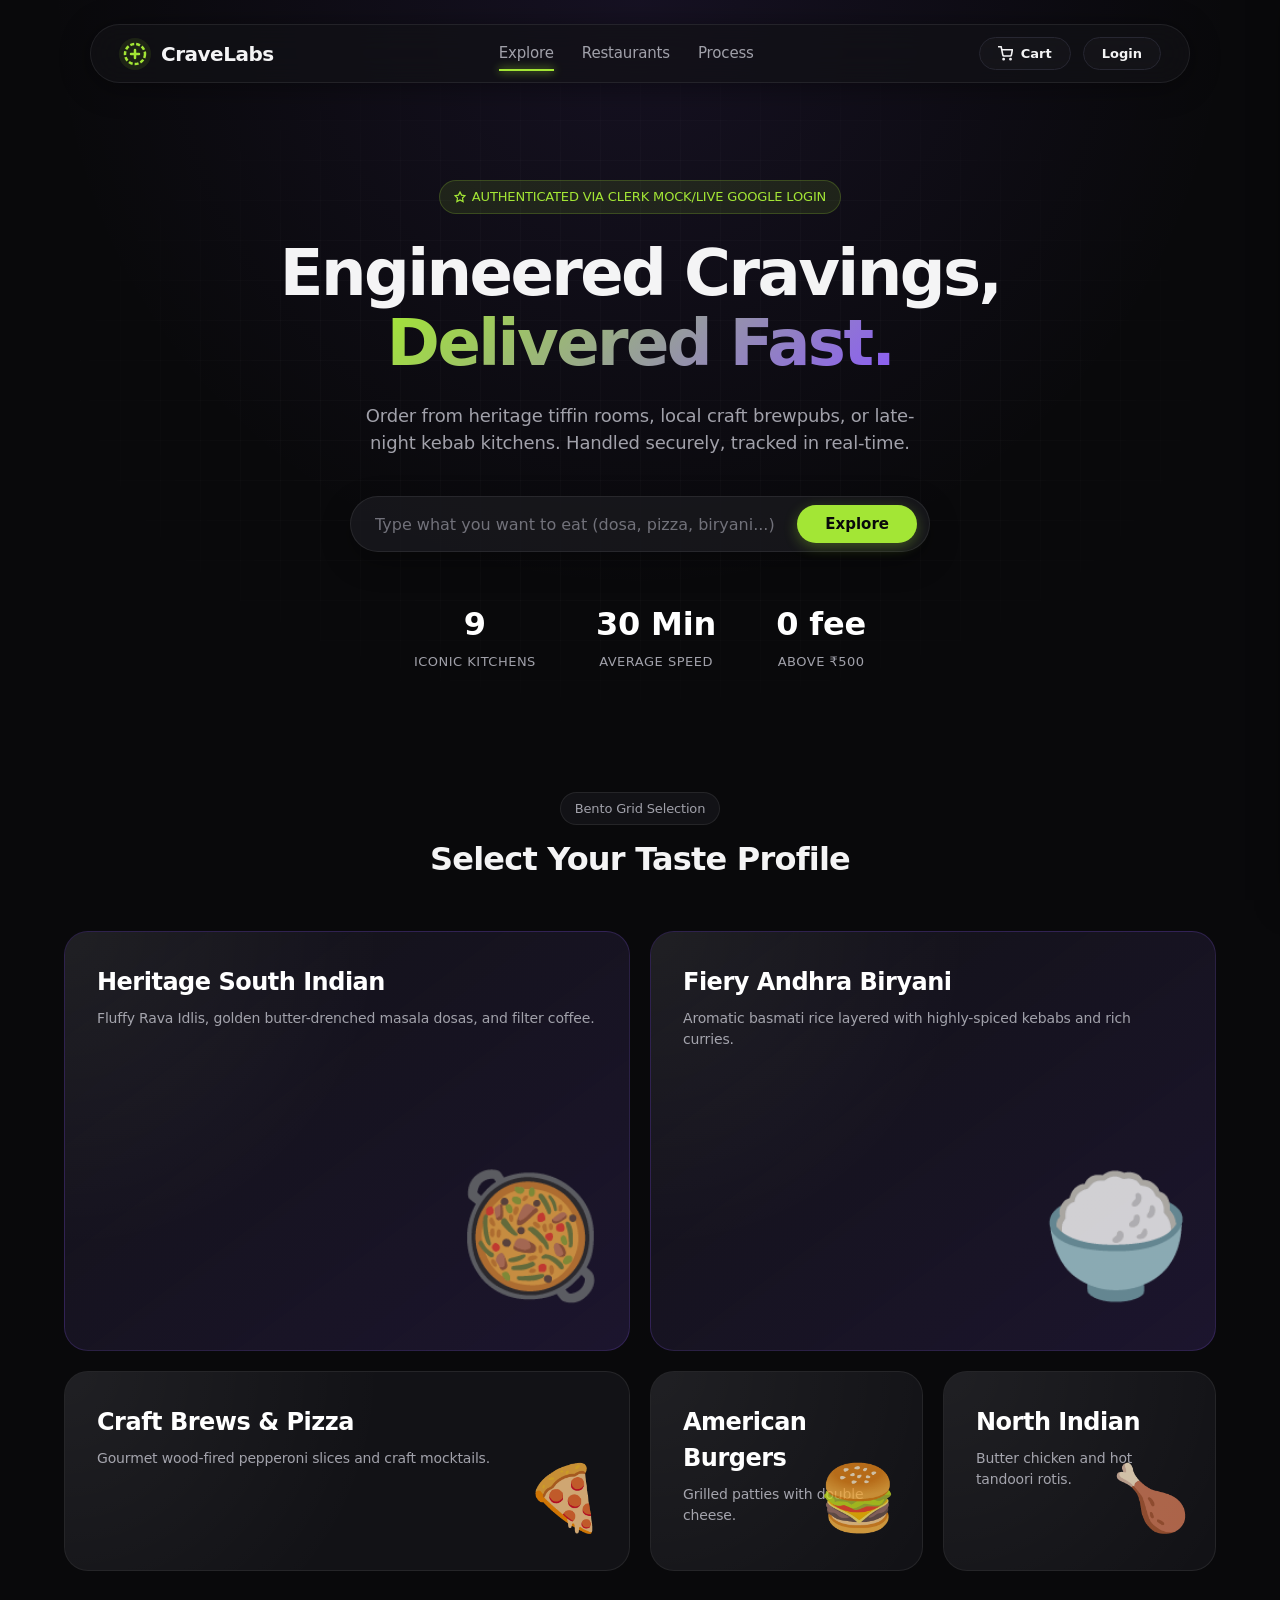
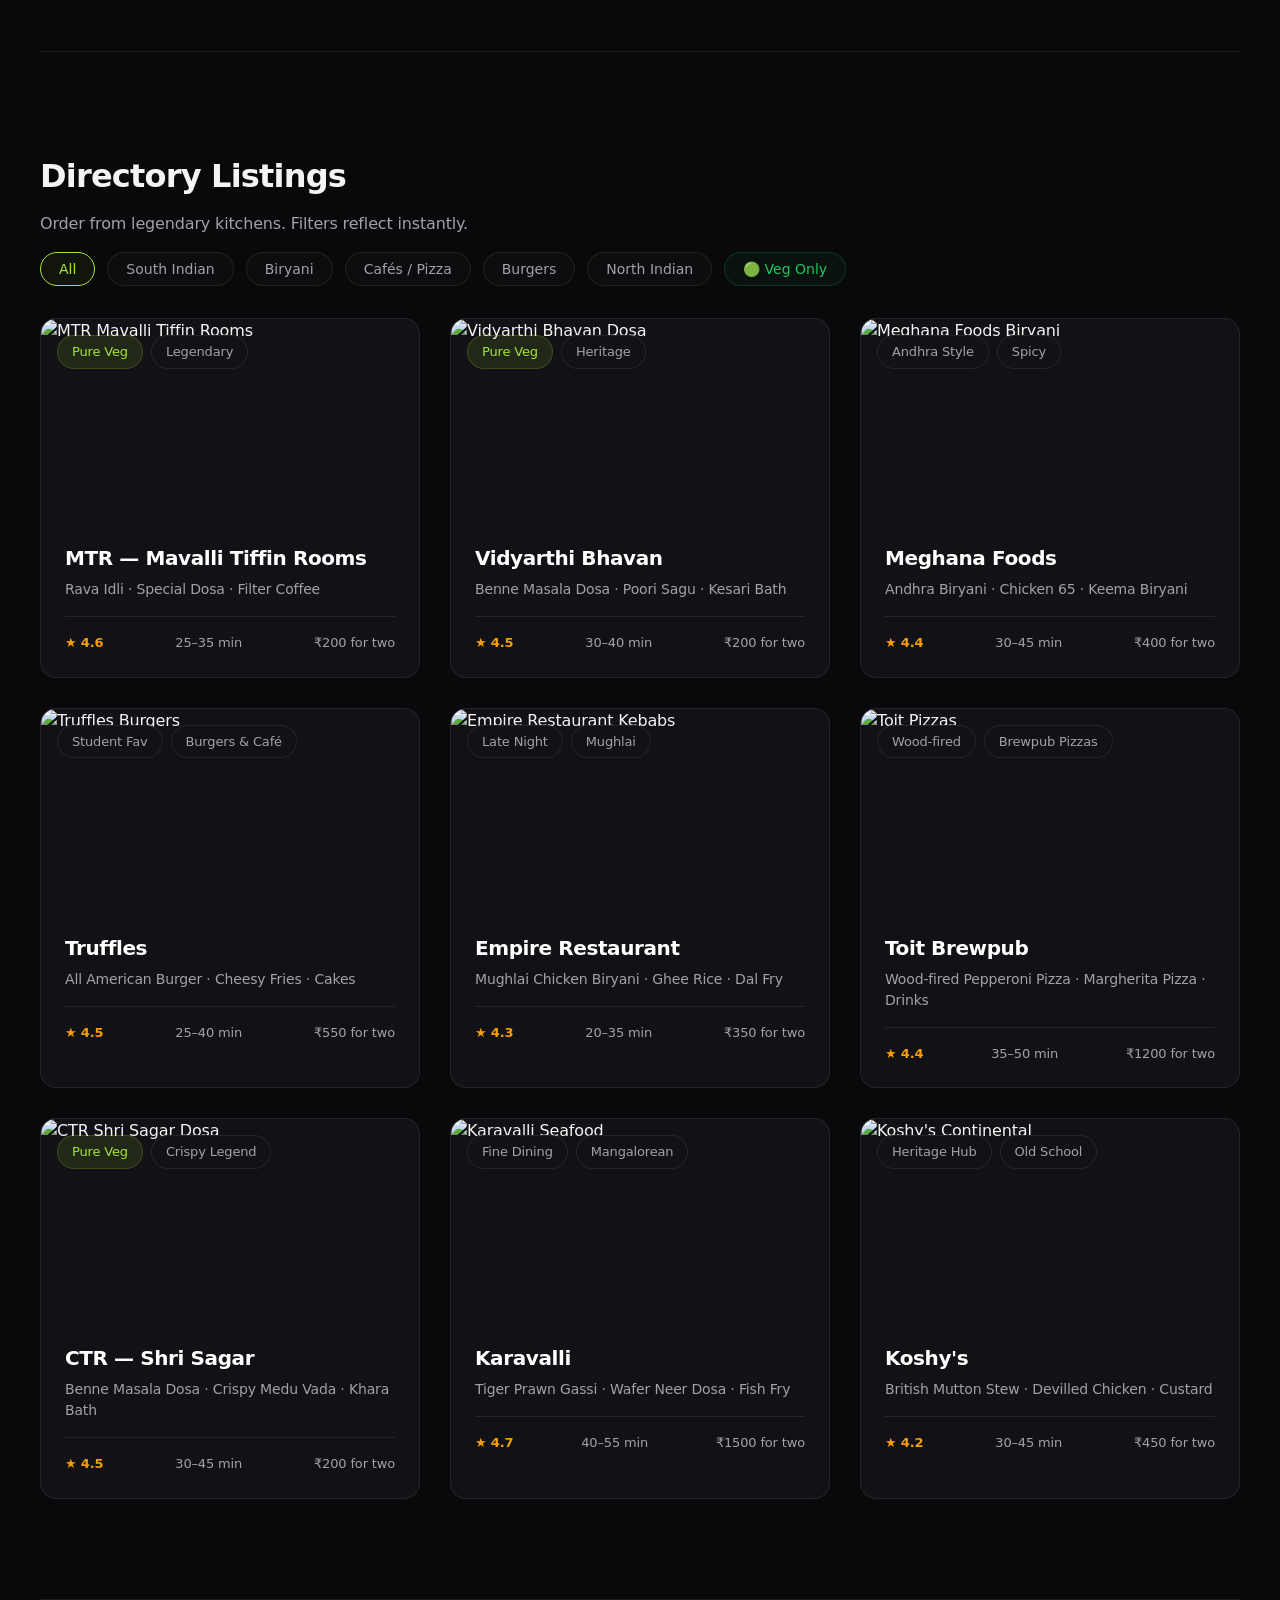
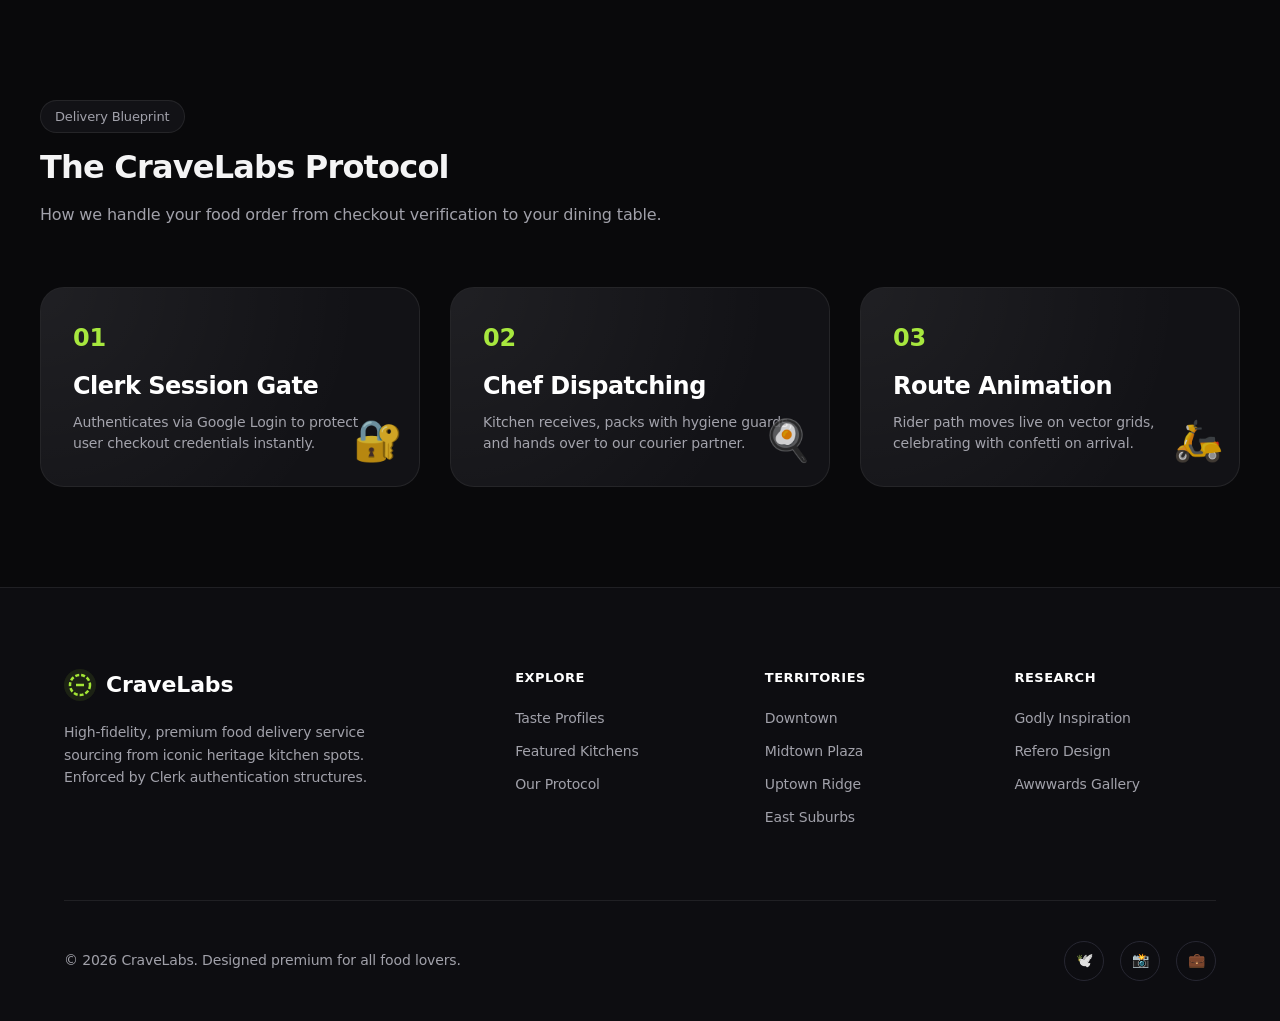
==== commit 8104591b: "Introduce CraveLabs: Premium Godly/Awwwards-style dark mode redesign with bento-grids, micro-interac" ====
--- a/index.html
+++ b/index.html
@@ -3,831 +3,474 @@
 <head>
   <meta charset="UTF-8">
   <meta name="viewport" content="width=device-width, initial-scale=1.0">
-  <meta name="description" content="BiteSwift — Order from the city's most legendary local kitchens. From delicious Rava Idli to hot spicy Biryani, delivered to your door.">
-  <title>BiteSwift — Your Favorite Food, Delivered Fast</title>
-
-  <!-- Satoshi Font -->
-  <link href="https://api.fontshare.com/v2/css?f[]=satoshi@500,700&display=swap" rel="stylesheet">
-
+  <meta name="description" content="CraveLabs — Futuristic, engineered cravings delivered right to your doorstep. Enforce secure auth and check live paths.">
+  <title>CraveLabs — Engineered Cravings, Delivered Fast</title>
+  
   <!-- Stylesheet -->
   <link rel="stylesheet" href="styles.css">
-
-  <!-- Favicon (plate emoji fallback) -->
-  <link rel="icon" href="data:image/svg+xml,<svg xmlns='http://www.w3.org/2000/svg' viewBox='0 0 100 100'><text y='0.9em' font-size='90'>🍛</text></svg>">
+  
+  <!-- Favicon -->
+  <link rel="icon" href="data:image/svg+xml,<svg xmlns='http://www.w3.org/2000/svg' viewBox='0 0 100 100'><text y='0.9em' font-size='90'>🧪</text></svg>">
+  
+  <!-- Clerk SDK via CDN -->
+  <script async crossorigin="anonymous" src="https://cdn.clerk.com/public/clerk.js" data-clerk-publishable-key="pk_test_bW9kZXJuLWhlcm9uLTgyLmNsZXJrLmFjY291bnRzLmRldiQ"></script>
 </head>
 <body>
 
   <!-- ============================================
-       NAVIGATION BAR
+       NAVIGATION BAR (GLASSMORPHIC)
        ============================================ -->
   <nav class="nav" id="main-nav">
     <a href="#" class="nav__logo">
-      <svg viewBox="0 0 28 28" fill="none" xmlns="http://www.w3.org/2000/svg">
-        <circle cx="14" cy="14" r="13" stroke="#000" stroke-width="1.5" fill="#a3e635"/>
-        <path d="M9 18c0-3 2.5-5 5-5s5 2 5 5" stroke="#000" stroke-width="1.5" stroke-linecap="round"/>
-        <circle cx="11" cy="11" r="1.2" fill="#000"/>
-        <circle cx="17" cy="11" r="1.2" fill="#000"/>
-        <path d="M7 8c1-2 3-3 5-3" stroke="#000" stroke-width="1.2" stroke-linecap="round"/>
-        <path d="M21 8c-1-2-3-3-5-3" stroke="#000" stroke-width="1.2" stroke-linecap="round"/>
+      <svg class="nav__logo-svg" viewBox="0 0 32 32" fill="none" xmlns="http://www.w3.org/2000/svg">
+        <rect width="32" height="32" rx="16" fill="var(--color-lime)" fill-opacity="0.1"/>
+        <circle cx="16" cy="16" r="10" stroke="var(--color-lime)" stroke-width="2.5" stroke-dasharray="4 2"/>
+        <path d="M12 16 H20" stroke="var(--color-lime)" stroke-width="2.5" stroke-linecap="round"/>
+        <path d="M16 12 L16 20" stroke="var(--color-lime)" stroke-width="2.5" stroke-linecap="round"/>
       </svg>
-      BiteSwift
+      CraveLabs
     </a>
 
     <div class="nav__links">
-      <a href="#restaurants" class="nav__link nav__link--active">Restaurants</a>
-      <a href="#dishes" class="nav__link">Dishes</a>
-      <a href="#how-it-works" class="nav__link">How It Works</a>
-      <a href="#testimonials" class="nav__link">Reviews</a>
+      <a href="#explore-menu" class="nav__link nav__link--active">Explore</a>
+      <a href="#restaurants" class="nav__link">Restaurants</a>
+      <a href="#how-it-works" class="nav__link">Process</a>
     </div>
 
     <div class="nav__cta">
-      <button class="btn-ghost btn-sm" onclick="openCart()" id="nav-cart-btn">
-        <svg width="16" height="16" viewBox="0 0 24 24" fill="none" stroke="currentColor" stroke-width="2" stroke-linecap="round" stroke-linejoin="round"><circle cx="9" cy="21" r="1"/><circle cx="20" cy="21" r="1"/><path d="M1 1h4l2.68 13.39a2 2 0 0 0 2 1.61h9.72a2 2 0 0 0 2-1.61L23 6H6"/></svg>
-        Cart
-        <span class="cart-badge" id="cart-badge" style="display:none;">0</span>
-      </button>
-      <button class="btn-lime btn-sm" onclick="document.getElementById('cta-section').scrollIntoView({behavior:'smooth'})">
-        <svg width="14" height="14" viewBox="0 0 24 24" fill="none" stroke="currentColor" stroke-width="2" stroke-linecap="round" stroke-linejoin="round"><path d="M15 3h4a2 2 0 0 1 2 2v14a2 2 0 0 1-2 2h-4"/><polyline points="10 17 15 12 10 7"/><line x1="15" y1="12" x2="3" y2="12"/></svg>
-        Order Now
-      </button>
-    </div>
-
-    <button class="nav__mobile-toggle" onclick="toggleMobileNav()" aria-label="Toggle menu">
-      <span></span><span></span><span></span>
-    </button>
+      <!-- Cart Trigger -->
+      <div class="cart-btn-wrapper">
+        <button class="btn-ghost btn-sm" onclick="openCart()" id="nav-cart-btn">
+          <svg width="15" height="15" viewBox="0 0 24 24" fill="none" stroke="currentColor" stroke-width="2.5" stroke-linecap="round" stroke-linejoin="round"><circle cx="9" cy="21" r="1"/><circle cx="20" cy="21" r="1"/><path d="M1 1h4l2.68 13.39a2 2 0 0 0 2 1.61h9.72a2 2 0 0 0 2-1.61L23 6H6"/></svg>
+          Cart
+          <span class="cart-badge" id="cart-badge" style="display:none;">0</span>
+        </button>
+      </div>
+      <!-- Clerk Authentication Widget Container -->
+      <div id="clerk-user-button"></div>
+    </div>
   </nav>
 
   <!-- ============================================
-       HERO SECTION
-       ============================================ -->
-  <section class="hero" id="hero">
-    <!-- Floating illustrations -->
-    <div class="hero__illustration hero__illustration--cloud-1">
-      <svg width="100" height="50" viewBox="0 0 100 50" fill="none" xmlns="http://www.w3.org/2000/svg">
-        <path d="M20 40c-8 0-15-5-15-12s5-10 10-10c1-8 8-13 16-13 6 0 12 3 14 9 2-1 4-2 7-2 7 0 13 5 13 11 0 1 0 2-0.5 3 5 1 8 5 8 10 0 6-5 10-11 10 0 0.5 0 0.5 0 0z" stroke="#000" stroke-width="1.5" fill="none"/>
-      </svg>
-    </div>
-    <div class="hero__illustration hero__illustration--cloud-2">
-      <svg width="80" height="40" viewBox="0 0 80 40" fill="none" xmlns="http://www.w3.org/2000/svg">
-        <path d="M15 32c-6 0-11-4-11-9s4-8 8-8c1-6 6-10 13-10 5 0 9 3 11 7 2-1 3-1 5-1 6 0 10 4 10 9s-4 9-10 9c0 0.5 0 1 0 1z" stroke="#000" stroke-width="1.5" fill="none"/>
-      </svg>
-    </div>
-    <div class="hero__illustration hero__illustration--fork">
-      <svg width="40" height="80" viewBox="0 0 40 80" fill="none" xmlns="http://www.w3.org/2000/svg">
-        <line x1="20" y1="30" x2="20" y2="75" stroke="#000" stroke-width="2" stroke-linecap="round"/>
-        <line x1="12" y1="5" x2="12" y2="30" stroke="#000" stroke-width="1.5" stroke-linecap="round"/>
-        <line x1="20" y1="5" x2="20" y2="30" stroke="#000" stroke-width="1.5" stroke-linecap="round"/>
-        <line x1="28" y1="5" x2="28" y2="30" stroke="#000" stroke-width="1.5" stroke-linecap="round"/>
-        <path d="M10 30 Q20 36 30 30" stroke="#000" stroke-width="1.5" fill="none"/>
-      </svg>
-    </div>
-    <div class="hero__illustration hero__illustration--spoon">
-      <svg width="36" height="80" viewBox="0 0 36 80" fill="none" xmlns="http://www.w3.org/2000/svg">
-        <ellipse cx="18" cy="14" rx="12" ry="14" stroke="#000" stroke-width="1.5" fill="none"/>
-        <line x1="18" y1="28" x2="18" y2="75" stroke="#000" stroke-width="2" stroke-linecap="round"/>
-      </svg>
-    </div>
-
-    <div class="hero__content">
+       HERO SECTION (AWWWARDS RADIAL STYLE)
+       ============================================ -->
+  <header class="hero">
+    <div class="hero__grid-bg"></div>
+    <div class="container hero__content">
       <div class="hero__eyebrow">
-        <span class="badge">
-          <svg width="14" height="14" viewBox="0 0 24 24" fill="none" stroke="currentColor" stroke-width="2"><path d="M12 2L15.09 8.26 22 9.27 17 14.14 18.18 21.02 12 17.77 5.82 21.02 7 14.14 2 9.27 8.91 8.26z"/></svg>
-          Your Favorite Food App
+        <span class="badge badge--lime">
+          <svg width="12" height="12" viewBox="0 0 24 24" fill="none" stroke="currentColor" stroke-width="2.5"><path d="M12 2L15.09 8.26 22 9.27 17 14.14 18.18 21.02 12 17.77 5.82 21.02 7 14.14 2 9.27 8.91 8.26z"/></svg>
+          AUTHENTICATED VIA CLERK MOCK/LIVE GOOGLE LOGIN
         </span>
       </div>
 
-      <h1 class="hero__title">Legendary Local Flavours, At Your Door</h1>
-      <p class="hero__subtitle">From MTR's iconic Rava Idli to Meghana's fiery Biryani — order from 200+ beloved local restaurants.</p>
+      <h1 class="hero__title">Engineered Cravings,<br><span class="gradient-text">Delivered Fast.</span></h1>
+      
+      <p class="hero__subtitle">Order from heritage tiffin rooms, local craft brewpubs, or late-night kebab kitchens. Handled securely, tracked in real-time.</p>
 
       <div class="hero__search">
-        <input type="text" class="input-field" id="hero-search" placeholder="Search restaurants, dishes, or cuisines..." aria-label="Search restaurants">
+        <input type="text" id="hero-search" placeholder="Type what you want to eat (dosa, pizza, biryani...)" aria-label="Search items">
         <button class="btn-lime" onclick="document.getElementById('restaurants').scrollIntoView({behavior:'smooth'})">
-          <svg width="16" height="16" viewBox="0 0 24 24" fill="none" stroke="currentColor" stroke-width="2" stroke-linecap="round" stroke-linejoin="round"><circle cx="11" cy="11" r="8"/><line x1="21" y1="21" x2="16.65" y2="16.65"/></svg>
-          Search
+          Explore
         </button>
       </div>
 
       <div class="hero__stats">
-        <div class="hero__stat">
-          <div class="hero__stat-number">200+</div>
-          <div class="hero__stat-label">Restaurants</div>
-        </div>
-        <div class="hero__stat">
-          <div class="hero__stat-number">45 min</div>
-          <div class="hero__stat-label">Avg. Delivery</div>
-        </div>
-        <div class="hero__stat">
-          <div class="hero__stat-number">4.8★</div>
-          <div class="hero__stat-label">App Rating</div>
-        </div>
-        <div class="hero__stat">
-          <div class="hero__stat-number">₹0</div>
-          <div class="hero__stat-label">Delivery Fee</div>
-        </div>
-      </div>
-    </div>
-
-    <!-- Wavy divider to white -->
-    <div class="wavy-divider wavy-divider--white">
-      <svg viewBox="0 0 1440 100" preserveAspectRatio="none" xmlns="http://www.w3.org/2000/svg">
-        <path d="M0,40 C150,80 350,0 600,40 C850,80 1050,0 1200,40 C1350,80 1440,20 1440,40 L1440,100 L0,100 Z" fill="#ffffff"/>
-      </svg>
+        <div>
+          <div class="hero__stat-num">9</div>
+          <div class="hero__stat-label">Iconic Kitchens</div>
+        </div>
+        <div>
+          <div class="hero__stat-num">30 Min</div>
+          <div class="hero__stat-label">Average Speed</div>
+        </div>
+        <div>
+          <div class="hero__stat-num">0 fee</div>
+          <div class="hero__stat-label">Above ₹500</div>
+        </div>
+      </div>
+    </div>
+  </header>
+
+  <!-- ============================================
+       BENTO CARD CATEGORIES SECTION
+       ============================================ -->
+  <section class="container" id="explore-menu" style="padding-top: 40px; padding-bottom: 80px;">
+    <div class="bento-header">
+      <span class="badge">Bento Grid Selection</span>
+      <h2 class="section-title" style="margin-top: 10px;">Select Your Taste Profile</h2>
+    </div>
+
+    <div class="bento-grid">
+      <!-- South Indian -->
+      <div class="bento-card bento-card--large" onclick="filterByCuisine('south-indian')">
+        <div>
+          <h3 class="bento-card__title">Heritage South Indian</h3>
+          <p class="bento-card__desc">Fluffy Rava Idlis, golden butter-drenched masala dosas, and filter coffee.</p>
+        </div>
+        <div class="bento-card__icon">🥘</div>
+      </div>
+      <!-- Biryani -->
+      <div class="bento-card bento-card--large" onclick="filterByCuisine('biryani')">
+        <div>
+          <h3 class="bento-card__title">Fiery Andhra Biryani</h3>
+          <p class="bento-card__desc">Aromatic basmati rice layered with highly-spiced kebabs and rich curries.</p>
+        </div>
+        <div class="bento-card__icon">🍚</div>
+      </div>
+      <!-- Brewpubs & Pizzas -->
+      <div class="bento-card bento-card--wide" onclick="filterByCuisine('cafe')">
+        <div>
+          <h3 class="bento-card__title">Craft Brews & Pizza</h3>
+          <p class="bento-card__desc">Gourmet wood-fired pepperoni slices and craft mocktails.</p>
+        </div>
+        <div class="bento-card__icon">🍕</div>
+      </div>
+      <!-- Burgers -->
+      <div class="bento-card" onclick="filterByCuisine('burgers')">
+        <div>
+          <h3 class="bento-card__title">American Burgers</h3>
+          <p class="bento-card__desc">Grilled patties with double cheese.</p>
+        </div>
+        <div class="bento-card__icon">🍔</div>
+      </div>
+      <!-- North Indian -->
+      <div class="bento-card" onclick="filterByCuisine('north-indian')">
+        <div>
+          <h3 class="bento-card__title">North Indian</h3>
+          <p class="bento-card__desc">Butter chicken and hot tandoori rotis.</p>
+        </div>
+        <div class="bento-card__icon">🍗</div>
+      </div>
     </div>
   </section>
 
   <!-- ============================================
-       CUISINE CATEGORIES
-       ============================================ -->
-  <section class="categories" id="categories">
-    <div class="container">
-      <div class="section-header">
-        <span class="badge">
-          <svg width="14" height="14" viewBox="0 0 24 24" fill="none" stroke="currentColor" stroke-width="2"><rect x="3" y="3" width="7" height="7"/><rect x="14" y="3" width="7" height="7"/><rect x="3" y="14" width="7" height="7"/><rect x="14" y="14" width="7" height="7"/></svg>
-          Explore Cuisines
-        </span>
-        <h2 class="section-header__title">What Are You Craving?</h2>
-        <p class="section-header__subtitle">Pick a cuisine — we'll show you the best near you.</p>
-      </div>
-
-      <div class="category-grid">
-        <div class="category-card category-card--buttercream animate-in" data-category="south-indian" onclick="filterByCategory('south-indian')">
-          <div class="category-card__icon">🥘</div>
-          <div class="category-card__title">South Indian</div>
-          <div class="category-card__count">45+ restaurants</div>
-        </div>
-        <div class="category-card category-card--mint animate-in" data-category="biryani" onclick="filterByCategory('biryani')">
-          <div class="category-card__icon">🍚</div>
-          <div class="category-card__title">Biryani</div>
-          <div class="category-card__count">30+ restaurants</div>
-        </div>
-        <div class="category-card category-card--lilac animate-in" data-category="cafe" onclick="filterByCategory('cafe')">
-          <div class="category-card__icon">☕</div>
-          <div class="category-card__title">Cafés & Brewpubs</div>
-          <div class="category-card__count">25+ restaurants</div>
-        </div>
-        <div class="category-card category-card--bubblegum animate-in" data-category="burgers" onclick="filterByCategory('burgers')">
-          <div class="category-card__icon">🍔</div>
-          <div class="category-card__title">Burgers & Fries</div>
-          <div class="category-card__count">20+ restaurants</div>
-        </div>
-        <div class="category-card category-card--sky animate-in" data-category="north-indian" onclick="filterByCategory('north-indian')">
-          <div class="category-card__icon">🍗</div>
-          <div class="category-card__title">North Indian</div>
-          <div class="category-card__count">35+ restaurants</div>
-        </div>
-        <div class="category-card category-card--lime animate-in" data-category="all" onclick="filterByCategory('all')">
-          <div class="category-card__icon">✨</div>
-          <div class="category-card__title">All Cuisines</div>
-          <div class="category-card__count">200+ restaurants</div>
-        </div>
-      </div>
+       RESTAURANT DIRECTORY & LISTINGS (SWIGGY FLOW)
+       ============================================ -->
+  <section class="container section-gap" id="restaurants" style="border-top: 1px solid var(--color-border);">
+    <div class="restaurant-filters">
+      <div>
+        <h2 class="section-title">Directory Listings</h2>
+        <p class="section-desc" style="margin-bottom:0;">Order from legendary kitchens. Filters reflect instantly.</p>
+      </div>
+
+      <div class="filters-group">
+        <button class="filter-btn filter-btn--active" onclick="filterByCuisine('all', this)">All</button>
+        <button class="filter-btn" onclick="filterByCuisine('south-indian', this)">South Indian</button>
+        <button class="filter-btn" onclick="filterByCuisine('biryani', this)">Biryani</button>
+        <button class="filter-btn" onclick="filterByCuisine('cafe', this)">Cafés / Pizza</button>
+        <button class="filter-btn" onclick="filterByCuisine('burgers', this)">Burgers</button>
+        <button class="filter-btn" onclick="filterByCuisine('north-indian', this)">North Indian</button>
+        <button class="filter-btn" onclick="toggleVegOnlyFilter(this)" style="background: rgba(34,197,94,0.05); color: #22c55e; border-color: rgba(34,197,94,0.2);">🟢 Veg Only</button>
+      </div>
+    </div>
+
+    <!-- Restaurants Grid -->
+    <div class="restaurants-grid">
+
+      <!-- MTR -->
+      <div class="restaurant-card" data-category="south-indian" data-veg="true" onclick="window.location.href='restaurant.html?id=mtr'">
+        <div class="restaurant-card__image-wrapper">
+          <img class="restaurant-card__img" src="https://images.unsplash.com/photo-1630383249896-424e482df921?w=600&h=400&fit=crop" alt="MTR Mavalli Tiffin Rooms">
+          <div class="restaurant-card__overlay">
+            <span class="badge badge--lime">Pure Veg</span>
+            <span class="badge">Legendary</span>
+          </div>
+        </div>
+        <div class="restaurant-card__body">
+          <h3 class="restaurant-card__name">MTR — Mavalli Tiffin Rooms</h3>
+          <p class="restaurant-card__cuisine">Rava Idli · Special Dosa · Filter Coffee</p>
+          <div class="restaurant-card__meta">
+            <span class="restaurant-card__rating">★ 4.6</span>
+            <span>25–35 min</span>
+            <span>₹200 for two</span>
+          </div>
+        </div>
+      </div>
+
+      <!-- Vidyarthi Bhavan -->
+      <div class="restaurant-card" data-category="south-indian" data-veg="true" onclick="window.location.href='restaurant.html?id=vidyarthi-bhavan'">
+        <div class="restaurant-card__image-wrapper">
+          <img class="restaurant-card__img" src="https://images.unsplash.com/photo-1668236543090-82eba5ee5976?w=600&h=400&fit=crop" alt="Vidyarthi Bhavan Dosa">
+          <div class="restaurant-card__overlay">
+            <span class="badge badge--lime">Pure Veg</span>
+            <span class="badge">Heritage</span>
+          </div>
+        </div>
+        <div class="restaurant-card__body">
+          <h3 class="restaurant-card__name">Vidyarthi Bhavan</h3>
+          <p class="restaurant-card__cuisine">Benne Masala Dosa · Poori Sagu · Kesari Bath</p>
+          <div class="restaurant-card__meta">
+            <span class="restaurant-card__rating">★ 4.5</span>
+            <span>30–40 min</span>
+            <span>₹200 for two</span>
+          </div>
+        </div>
+      </div>
+
+      <!-- Meghana Foods -->
+      <div class="restaurant-card" data-category="biryani" data-veg="false" onclick="window.location.href='restaurant.html?id=meghana-foods'">
+        <div class="restaurant-card__image-wrapper">
+          <img class="restaurant-card__img" src="https://images.unsplash.com/photo-1563379091339-03b21ab4a4f8?w=600&h=400&fit=crop" alt="Meghana Foods Biryani">
+          <div class="restaurant-card__overlay">
+            <span class="badge">Andhra Style</span>
+            <span class="badge">Spicy</span>
+          </div>
+        </div>
+        <div class="restaurant-card__body">
+          <h3 class="restaurant-card__name">Meghana Foods</h3>
+          <p class="restaurant-card__cuisine">Andhra Biryani · Chicken 65 · Keema Biryani</p>
+          <div class="restaurant-card__meta">
+            <span class="restaurant-card__rating">★ 4.4</span>
+            <span>30–45 min</span>
+            <span>₹400 for two</span>
+          </div>
+        </div>
+      </div>
+
+      <!-- Truffles -->
+      <div class="restaurant-card" data-category="burgers" data-veg="false" onclick="window.location.href='restaurant.html?id=truffles'">
+        <div class="restaurant-card__image-wrapper">
+          <img class="restaurant-card__img" src="https://images.unsplash.com/photo-1568901346375-23c9450c58cd?w=600&h=400&fit=crop" alt="Truffles Burgers">
+          <div class="restaurant-card__overlay">
+            <span class="badge">Student Fav</span>
+            <span class="badge">Burgers & Café</span>
+          </div>
+        </div>
+        <div class="restaurant-card__body">
+          <h3 class="restaurant-card__name">Truffles</h3>
+          <p class="restaurant-card__cuisine">All American Burger · Cheesy Fries · Cakes</p>
+          <div class="restaurant-card__meta">
+            <span class="restaurant-card__rating">★ 4.5</span>
+            <span>25–40 min</span>
+            <span>₹550 for two</span>
+          </div>
+        </div>
+      </div>
+
+      <!-- Empire Restaurant -->
+      <div class="restaurant-card" data-category="north-indian" data-veg="false" onclick="window.location.href='restaurant.html?id=empire-restaurant'">
+        <div class="restaurant-card__image-wrapper">
+          <img class="restaurant-card__img" src="https://images.unsplash.com/photo-1599487488170-d11ec9c172f0?w=600&h=400&fit=crop" alt="Empire Restaurant Kebabs">
+          <div class="restaurant-card__overlay">
+            <span class="badge">Late Night</span>
+            <span class="badge">Mughlai</span>
+          </div>
+        </div>
+        <div class="restaurant-card__body">
+          <h3 class="restaurant-card__name">Empire Restaurant</h3>
+          <p class="restaurant-card__cuisine">Mughlai Chicken Biryani · Ghee Rice · Dal Fry</p>
+          <div class="restaurant-card__meta">
+            <span class="restaurant-card__rating">★ 4.3</span>
+            <span>20–35 min</span>
+            <span>₹350 for two</span>
+          </div>
+        </div>
+      </div>
+
+      <!-- Toit -->
+      <div class="restaurant-card" data-category="cafe" data-veg="false" onclick="window.location.href='restaurant.html?id=toit'">
+        <div class="restaurant-card__image-wrapper">
+          <img class="restaurant-card__img" src="https://images.unsplash.com/photo-1513104890138-7c749659a591?w=600&h=400&fit=crop" alt="Toit Pizzas">
+          <div class="restaurant-card__overlay">
+            <span class="badge">Wood-fired</span>
+            <span class="badge">Brewpub Pizzas</span>
+          </div>
+        </div>
+        <div class="restaurant-card__body">
+          <h3 class="restaurant-card__name">Toit Brewpub</h3>
+          <p class="restaurant-card__cuisine">Wood-fired Pepperoni Pizza · Margherita Pizza · Drinks</p>
+          <div class="restaurant-card__meta">
+            <span class="restaurant-card__rating">★ 4.4</span>
+            <span>35–50 min</span>
+            <span>₹1200 for two</span>
+          </div>
+        </div>
+      </div>
+
+      <!-- CTR -->
+      <div class="restaurant-card" data-category="south-indian" data-veg="true" onclick="window.location.href='restaurant.html?id=ctr'">
+        <div class="restaurant-card__image-wrapper">
+          <img class="restaurant-card__img" src="https://images.unsplash.com/photo-1589301760014-d929f3979dbc?w=600&h=400&fit=crop" alt="CTR Shri Sagar Dosa">
+          <div class="restaurant-card__overlay">
+            <span class="badge badge--lime">Pure Veg</span>
+            <span class="badge">Crispy Legend</span>
+          </div>
+        </div>
+        <div class="restaurant-card__body">
+          <h3 class="restaurant-card__name">CTR — Shri Sagar</h3>
+          <p class="restaurant-card__cuisine">Benne Masala Dosa · Crispy Medu Vada · Khara Bath</p>
+          <div class="restaurant-card__meta">
+            <span class="restaurant-card__rating">★ 4.5</span>
+            <span>30–45 min</span>
+            <span>₹200 for two</span>
+          </div>
+        </div>
+      </div>
+
+      <!-- Karavalli -->
+      <div class="restaurant-card" data-category="south-indian" data-veg="false" onclick="window.location.href='restaurant.html?id=karavalli'">
+        <div class="restaurant-card__image-wrapper">
+          <img class="restaurant-card__img" src="https://images.unsplash.com/photo-1631515243349-e0cb75fb8d3a?w=600&h=400&fit=crop" alt="Karavalli Seafood">
+          <div class="restaurant-card__overlay">
+            <span class="badge">Fine Dining</span>
+            <span class="badge">Mangalorean</span>
+          </div>
+        </div>
+        <div class="restaurant-card__body">
+          <h3 class="restaurant-card__name">Karavalli</h3>
+          <p class="restaurant-card__cuisine">Tiger Prawn Gassi · Wafer Neer Dosa · Fish Fry</p>
+          <div class="restaurant-card__meta">
+            <span class="restaurant-card__rating">★ 4.7</span>
+            <span>40–55 min</span>
+            <span>₹1500 for two</span>
+          </div>
+        </div>
+      </div>
+
+      <!-- Koshy's -->
+      <div class="restaurant-card" data-category="north-indian" data-veg="false" onclick="window.location.href='restaurant.html?id=koshys'">
+        <div class="restaurant-card__image-wrapper">
+          <img class="restaurant-card__img" src="https://images.unsplash.com/photo-1544025162-d76694265947?w=600&h=400&fit=crop" alt="Koshy's Continental">
+          <div class="restaurant-card__overlay">
+            <span class="badge">Heritage Hub</span>
+            <span class="badge">Old School</span>
+          </div>
+        </div>
+        <div class="restaurant-card__body">
+          <h3 class="restaurant-card__name">Koshy's</h3>
+          <p class="restaurant-card__cuisine">British Mutton Stew · Devilled Chicken · Custard</p>
+          <div class="restaurant-card__meta">
+            <span class="restaurant-card__rating">★ 4.2</span>
+            <span>30–45 min</span>
+            <span>₹450 for two</span>
+          </div>
+        </div>
+      </div>
+
     </div>
   </section>
 
   <!-- ============================================
-       FEATURED RESTAURANTS
-       ============================================ -->
-  <section class="restaurants" id="restaurants">
-    <div class="container">
-      <div class="section-header">
-        <span class="badge">
-          <svg width="14" height="14" viewBox="0 0 24 24" fill="none" stroke="currentColor" stroke-width="2"><path d="M3 3h18v18H3z"/><path d="M12 8v8"/><path d="M8 12h8"/></svg>
-          Featured Restaurants
-        </span>
-        <h2 class="section-header__title">Legendary Local Kitchens</h2>
-        <p class="section-header__subtitle">Iconic restaurants loved by millions — now at your fingertips.</p>
-      </div>
-
-      <div class="restaurant-grid">
-
-        <!-- MTR -->
-        <div class="restaurant-card animate-in" data-category="south-indian">
-          <img class="restaurant-card__image" src="https://images.unsplash.com/photo-1630383249896-424e482df921?w=600&h=400&fit=crop" alt="MTR Mavalli Tiffin Rooms — South Indian breakfast spread" loading="lazy">
-          <div class="restaurant-card__body">
-            <div class="restaurant-card__tags">
-              <span class="restaurant-card__tag restaurant-card__tag--veg">Pure Veg</span>
-              <span class="restaurant-card__tag restaurant-card__tag--popular">Iconic</span>
-            </div>
-            <h3 class="restaurant-card__name">MTR — Mavalli Tiffin Rooms</h3>
-            <div class="restaurant-card__meta">
-              <span class="restaurant-card__rating">★ 4.6</span>
-              <span class="restaurant-card__detail">25–35 min</span>
-              <span class="restaurant-card__detail">Lalbagh</span>
-            </div>
-            <p class="restaurant-card__cuisine">South Indian · Rava Idli · Masala Dosa · Filter Coffee</p>
-            <div class="restaurant-card__footer">
-              <span class="restaurant-card__price">₹200 for two</span>
-              <button class="restaurant-card__order-btn" onclick="window.location.href='restaurant.html?id=mtr'">View Menu</button>
-            </div>
-          </div>
-        </div>
-
-        <!-- Vidyarthi Bhavan -->
-        <div class="restaurant-card animate-in" data-category="south-indian">
-          <img class="restaurant-card__image" src="https://images.unsplash.com/photo-1668236543090-82eba5ee5976?w=600&h=400&fit=crop" alt="Vidyarthi Bhavan Masala Dosa" loading="lazy">
-          <div class="restaurant-card__body">
-            <div class="restaurant-card__tags">
-              <span class="restaurant-card__tag restaurant-card__tag--veg">Pure Veg</span>
-              <span class="restaurant-card__tag">Heritage</span>
-            </div>
-            <h3 class="restaurant-card__name">Vidyarthi Bhavan</h3>
-            <div class="restaurant-card__meta">
-              <span class="restaurant-card__rating">★ 4.5</span>
-              <span class="restaurant-card__detail">30–40 min</span>
-              <span class="restaurant-card__detail">Basavanagudi</span>
-            </div>
-            <p class="restaurant-card__cuisine">South Indian · Benne Masala Dosa · Kesari Bath</p>
-            <div class="restaurant-card__footer">
-              <span class="restaurant-card__price">₹200 for two</span>
-              <button class="restaurant-card__order-btn" onclick="window.location.href='restaurant.html?id=vidyarthi-bhavan'">View Menu</button>
-            </div>
-          </div>
-        </div>
-
-        <!-- Meghana Foods -->
-        <div class="restaurant-card animate-in" data-category="biryani">
-          <img class="restaurant-card__image" src="https://images.unsplash.com/photo-1563379091339-03b21ab4a4f8?w=600&h=400&fit=crop" alt="Meghana Foods Biryani" loading="lazy">
-          <div class="restaurant-card__body">
-            <div class="restaurant-card__tags">
-              <span class="restaurant-card__tag restaurant-card__tag--popular">Most Ordered</span>
-              <span class="restaurant-card__tag">Andhra</span>
-            </div>
-            <h3 class="restaurant-card__name">Meghana Foods</h3>
-            <div class="restaurant-card__meta">
-              <span class="restaurant-card__rating">★ 4.4</span>
-              <span class="restaurant-card__detail">30–45 min</span>
-              <span class="restaurant-card__detail">Koramangala</span>
-            </div>
-            <p class="restaurant-card__cuisine">Biryani · Andhra · Chicken 65 · Boneless Biryani</p>
-            <div class="restaurant-card__footer">
-              <span class="restaurant-card__price">₹400 for two</span>
-              <button class="restaurant-card__order-btn" onclick="window.location.href='restaurant.html?id=meghana-foods'">View Menu</button>
-            </div>
-          </div>
-        </div>
-
-        <!-- Truffles -->
-        <div class="restaurant-card animate-in" data-category="burgers">
-          <img class="restaurant-card__image" src="https://images.unsplash.com/photo-1568901346375-23c9450c58cd?w=600&h=400&fit=crop" alt="Truffles Burger" loading="lazy">
-          <div class="restaurant-card__body">
-            <div class="restaurant-card__tags">
-              <span class="restaurant-card__tag restaurant-card__tag--popular">Student Fav</span>
-              <span class="restaurant-card__tag">Café</span>
-            </div>
-            <h3 class="restaurant-card__name">Truffles</h3>
-            <div class="restaurant-card__meta">
-              <span class="restaurant-card__rating">★ 4.5</span>
-              <span class="restaurant-card__detail">25–40 min</span>
-              <span class="restaurant-card__detail">Koramangala</span>
-            </div>
-            <p class="restaurant-card__cuisine">Burgers · American · Steaks · Desserts</p>
-            <div class="restaurant-card__footer">
-              <span class="restaurant-card__price">₹550 for two</span>
-              <button class="restaurant-card__order-btn" onclick="window.location.href='restaurant.html?id=truffles'">View Menu</button>
-            </div>
-          </div>
-        </div>
-
-        <!-- Empire Restaurant -->
-        <div class="restaurant-card animate-in" data-category="north-indian">
-          <img class="restaurant-card__image" src="https://images.unsplash.com/photo-1599487488170-d11ec9c172f0?w=600&h=400&fit=crop" alt="Empire Restaurant Kebabs and Biryani" loading="lazy">
-          <div class="restaurant-card__body">
-            <div class="restaurant-card__tags">
-              <span class="restaurant-card__tag">Late Night</span>
-              <span class="restaurant-card__tag restaurant-card__tag--popular">Legendary</span>
-            </div>
-            <h3 class="restaurant-card__name">Empire Restaurant</h3>
-            <div class="restaurant-card__meta">
-              <span class="restaurant-card__rating">★ 4.3</span>
-              <span class="restaurant-card__detail">20–35 min</span>
-              <span class="restaurant-card__detail">Church Street</span>
-            </div>
-            <p class="restaurant-card__cuisine">North Indian · Mughlai · Kebabs · Biryani</p>
-            <div class="restaurant-card__footer">
-              <span class="restaurant-card__price">₹350 for two</span>
-              <button class="restaurant-card__order-btn" onclick="window.location.href='restaurant.html?id=empire-restaurant'">View Menu</button>
-            </div>
-          </div>
-        </div>
-
-        <!-- Toit -->
-        <div class="restaurant-card animate-in" data-category="cafe">
-          <img class="restaurant-card__image" src="https://images.unsplash.com/photo-1513104890138-7c749659a591?w=600&h=400&fit=crop" alt="Toit Brewpub Pizza and Craft Beer" loading="lazy">
-          <div class="restaurant-card__body">
-            <div class="restaurant-card__tags">
-              <span class="restaurant-card__tag">Brewpub</span>
-              <span class="restaurant-card__tag restaurant-card__tag--popular">Craft Beer</span>
-            </div>
-            <h3 class="restaurant-card__name">Toit Brewpub</h3>
-            <div class="restaurant-card__meta">
-              <span class="restaurant-card__rating">★ 4.4</span>
-              <span class="restaurant-card__detail">35–50 min</span>
-              <span class="restaurant-card__detail">Indiranagar</span>
-            </div>
-            <p class="restaurant-card__cuisine">Wood-fired Pizza · Craft Beer · Gourmet Burgers</p>
-            <div class="restaurant-card__footer">
-              <span class="restaurant-card__price">₹1200 for two</span>
-              <button class="restaurant-card__order-btn" onclick="window.location.href='restaurant.html?id=toit'">View Menu</button>
-            </div>
-          </div>
-        </div>
-
-        <!-- CTR -->
-        <div class="restaurant-card animate-in" data-category="south-indian">
-          <img class="restaurant-card__image" src="https://images.unsplash.com/photo-1589301760014-d929f3979dbc?w=600&h=400&fit=crop" alt="CTR Benne Masala Dosa" loading="lazy">
-          <div class="restaurant-card__body">
-            <div class="restaurant-card__tags">
-              <span class="restaurant-card__tag restaurant-card__tag--veg">Pure Veg</span>
-              <span class="restaurant-card__tag">Since 1920</span>
-            </div>
-            <h3 class="restaurant-card__name">CTR — Shri Sagar</h3>
-            <div class="restaurant-card__meta">
-              <span class="restaurant-card__rating">★ 4.5</span>
-              <span class="restaurant-card__detail">30–45 min</span>
-              <span class="restaurant-card__detail">Malleshwaram</span>
-            </div>
-            <p class="restaurant-card__cuisine">South Indian · Benne Dosa · Filter Coffee · Vada</p>
-            <div class="restaurant-card__footer">
-              <span class="restaurant-card__price">₹200 for two</span>
-              <button class="restaurant-card__order-btn" onclick="window.location.href='restaurant.html?id=ctr'">View Menu</button>
-            </div>
-          </div>
-        </div>
-
-        <!-- Karavalli -->
-        <div class="restaurant-card animate-in" data-category="south-indian">
-          <img class="restaurant-card__image" src="https://images.unsplash.com/photo-1631515243349-e0cb75fb8d3a?w=600&h=400&fit=crop" alt="Karavalli Coastal Cuisine" loading="lazy">
-          <div class="restaurant-card__body">
-            <div class="restaurant-card__tags">
-              <span class="restaurant-card__tag">Fine Dining</span>
-              <span class="restaurant-card__tag">Coastal</span>
-            </div>
-            <h3 class="restaurant-card__name">Karavalli</h3>
-            <div class="restaurant-card__meta">
-              <span class="restaurant-card__rating">★ 4.7</span>
-              <span class="restaurant-card__detail">40–55 min</span>
-              <span class="restaurant-card__detail">Residency Road</span>
-            </div>
-            <p class="restaurant-card__cuisine">Coastal · Kori Rotti · Neer Dosa · Prawn Gassi</p>
-            <div class="restaurant-card__footer">
-              <span class="restaurant-card__price">₹1500 for two</span>
-              <button class="restaurant-card__order-btn" onclick="window.location.href='restaurant.html?id=karavalli'">View Menu</button>
-            </div>
-          </div>
-        </div>
-
-        <!-- Koshy's -->
-        <div class="restaurant-card animate-in" data-category="north-indian">
-          <img class="restaurant-card__image" src="https://images.unsplash.com/photo-1544025162-d76694265947?w=600&h=400&fit=crop" alt="Koshy's Heritage" loading="lazy">
-          <div class="restaurant-card__body">
-            <div class="restaurant-card__tags">
-              <span class="restaurant-card__tag">Heritage</span>
-              <span class="restaurant-card__tag">Since 1940</span>
-            </div>
-            <h3 class="restaurant-card__name">Koshy's</h3>
-            <div class="restaurant-card__meta">
-              <span class="restaurant-card__rating">★ 4.2</span>
-              <span class="restaurant-card__detail">30–45 min</span>
-              <span class="restaurant-card__detail">St. Mark's Road</span>
-            </div>
-            <p class="restaurant-card__cuisine">Multi-Cuisine · Mutton Stew · Devilled Chicken</p>
-            <div class="restaurant-card__footer">
-              <span class="restaurant-card__price">₹450 for two</span>
-              <button class="restaurant-card__order-btn" onclick="window.location.href='restaurant.html?id=koshys'">View Menu</button>
-            </div>
-          </div>
-        </div>
-
+       PROCESS & STEPS TIMELINE
+       ============================================ -->
+  <section class="container section-gap" id="how-it-works" style="border-top: 1px solid var(--color-border);">
+    <div class="bento-header" style="text-align:left; margin-bottom: 60px;">
+      <span class="badge">Delivery Blueprint</span>
+      <h2 class="section-title" style="margin-top:10px;">The CraveLabs Protocol</h2>
+      <p style="color:var(--color-text-muted);">How we handle your food order from checkout verification to your dining table.</p>
+    </div>
+
+    <div style="display:grid; grid-template-columns: repeat(3, 1fr); gap: 30px;">
+      <div class="bento-card">
+        <div>
+          <span style="font-size:24px; font-weight:700; color:var(--color-lime);">01</span>
+          <h3 class="bento-card__title" style="margin-top:12px; margin-bottom:8px;">Clerk Session Gate</h3>
+          <p class="bento-card__desc" style="margin-top:0;">Authenticates via Google Login to protect user checkout credentials instantly.</p>
+        </div>
+        <div class="bento-card__icon" style="font-size:40px; right:16px; bottom:16px;">🔐</div>
+      </div>
+      
+      <div class="bento-card">
+        <div>
+          <span style="font-size:24px; font-weight:700; color:var(--color-lime);">02</span>
+          <h3 class="bento-card__title" style="margin-top:12px; margin-bottom:8px;">Chef Dispatching</h3>
+          <p class="bento-card__desc" style="margin-top:0;">Kitchen receives, packs with hygiene guards, and hands over to our courier partner.</p>
+        </div>
+        <div class="bento-card__icon" style="font-size:40px; right:16px; bottom:16px;">🍳</div>
+      </div>
+
+      <div class="bento-card">
+        <div>
+          <span style="font-size:24px; font-weight:700; color:var(--color-lime);">03</span>
+          <h3 class="bento-card__title" style="margin-top:12px; margin-bottom:8px;">Route Animation</h3>
+          <p class="bento-card__desc" style="margin-top:0;">Rider path moves live on vector grids, celebrating with confetti on arrival.</p>
+        </div>
+        <div class="bento-card__icon" style="font-size:40px; right:16px; bottom:16px;">🛵</div>
       </div>
     </div>
   </section>
 
   <!-- ============================================
-       WAVY DIVIDER — white to meadow
-       ============================================ -->
-  <div class="wavy-divider wavy-divider--meadow">
-    <svg viewBox="0 0 1440 80" preserveAspectRatio="none" xmlns="http://www.w3.org/2000/svg">
-      <path d="M0,30 C200,60 400,0 720,30 C1040,60 1240,0 1440,30 L1440,80 L0,80 Z" fill="#b9f0c0"/>
-    </svg>
-  </div>
-
-  <!-- ============================================
-       CUSTOMER LOGO / PARTNER STRIP
-       ============================================ -->
-  <section class="logo-strip">
-    <div class="container">
-      <div class="section-header" style="margin-bottom: 32px;">
-        <span class="badge">🤝 Trusted Partners</span>
-      </div>
-      <div class="logo-strip__inner">
-        <span class="logo-strip__brand">Swiggy</span>
-        <span class="logo-strip__brand">Zomato</span>
-        <span class="logo-strip__brand">Dunzo</span>
-        <span class="logo-strip__brand">PhonePe</span>
-        <span class="logo-strip__brand">Google Pay</span>
-        <span class="logo-strip__brand">Paytm</span>
-      </div>
-    </div>
-  </section>
-
-  <!-- ============================================
-       WAVY DIVIDER — meadow to white
-       ============================================ -->
-  <div class="wavy-divider wavy-divider--paper" style="background-color: var(--color-meadow);">
-    <svg viewBox="0 0 1440 80" preserveAspectRatio="none" xmlns="http://www.w3.org/2000/svg">
-      <path d="M0,30 C360,70 720,0 1080,30 C1260,50 1380,10 1440,30 L1440,80 L0,80 Z" fill="#ffffff"/>
-    </svg>
-  </div>
-
-  <!-- ============================================
-       POPULAR DISHES
-       ============================================ -->
-  <section class="popular-dishes" id="dishes">
-    <div class="container">
-      <div class="section-header">
-        <span class="badge">
-          <svg width="14" height="14" viewBox="0 0 24 24" fill="none" stroke="currentColor" stroke-width="2"><path d="M12 2L15.09 8.26 22 9.27 17 14.14 18.18 21.02 12 17.77 5.82 21.02 7 14.14 2 9.27 8.91 8.26z"/></svg>
-          Most Loved Dishes
-        </span>
-        <h2 class="section-header__title">Local Greatest Hits</h2>
-        <p class="section-header__subtitle">The dishes that made these kitchens legendary.</p>
-      </div>
-
-      <div class="dishes-grid">
-        <!-- Rava Idli -->
-        <div class="dish-card animate-in">
-          <img class="dish-card__image" src="https://images.unsplash.com/photo-1589301760014-d929f3979dbc?w=400&h=300&fit=crop" alt="Rava Idli" loading="lazy">
-          <div class="dish-card__body">
-            <h3 class="dish-card__name">Rava Idli</h3>
-            <p class="dish-card__restaurant">MTR — Mavalli Tiffin Rooms</p>
-            <div class="dish-card__footer">
-              <span class="dish-card__price">₹90</span>
-              <button class="dish-card__add-btn" onclick="addToCart('mtr-rava-idli','Rava Idli (MTR)',90,'https://images.unsplash.com/photo-1589301760014-d929f3979dbc?w=200&h=200&fit=crop','MTR')">+</button>
-            </div>
-          </div>
-        </div>
-
-        <!-- Masala Dosa -->
-        <div class="dish-card animate-in">
-          <img class="dish-card__image" src="https://images.unsplash.com/photo-1668236543090-82eba5ee5976?w=400&h=300&fit=crop" alt="Masala Dosa" loading="lazy">
-          <div class="dish-card__body">
-            <h3 class="dish-card__name">Benne Masala Dosa</h3>
-            <p class="dish-card__restaurant">Vidyarthi Bhavan</p>
-            <div class="dish-card__footer">
-              <span class="dish-card__price">₹90</span>
-              <button class="dish-card__add-btn" onclick="addToCart('vb-dosa','Benne Masala Dosa',90,'https://images.unsplash.com/photo-1668236543090-82eba5ee5976?w=200&h=200&fit=crop','Vidyarthi Bhavan')">+</button>
-            </div>
-          </div>
-        </div>
-
-        <!-- Meghana Special Biryani -->
-        <div class="dish-card animate-in">
-          <img class="dish-card__image" src="https://images.unsplash.com/photo-1563379091339-03b21ab4a4f8?w=400&h=300&fit=crop" alt="Meghana Special Biryani" loading="lazy">
-          <div class="dish-card__body">
-            <h3 class="dish-card__name">Meghana Special Biryani</h3>
-            <p class="dish-card__restaurant">Meghana Foods</p>
-            <div class="dish-card__footer">
-              <span class="dish-card__price">₹320</span>
-              <button class="dish-card__add-btn" onclick="addToCart('meghana-biryani','Special Biryani',320,'https://images.unsplash.com/photo-1563379091339-03b21ab4a4f8?w=200&h=200&fit=crop','Meghana Foods')">+</button>
-            </div>
-          </div>
-        </div>
-
-        <!-- All American Burger -->
-        <div class="dish-card animate-in">
-          <img class="dish-card__image" src="https://images.unsplash.com/photo-1568901346375-23c9450c58cd?w=400&h=300&fit=crop" alt="All American Burger" loading="lazy">
-          <div class="dish-card__body">
-            <h3 class="dish-card__name">All American Burger</h3>
-            <p class="dish-card__restaurant">Truffles</p>
-            <div class="dish-card__footer">
-              <span class="dish-card__price">₹295</span>
-              <button class="dish-card__add-btn" onclick="addToCart('truffles-burger','All American Burger',295,'https://images.unsplash.com/photo-1568901346375-23c9450c58cd?w=200&h=200&fit=crop','Truffles')">+</button>
-            </div>
-          </div>
-        </div>
-
-        <!-- Chicken Biryani -->
-        <div class="dish-card animate-in">
-          <img class="dish-card__image" src="https://images.unsplash.com/photo-1599487488170-d11ec9c172f0?w=400&h=300&fit=crop" alt="Empire Chicken Biryani" loading="lazy">
-          <div class="dish-card__body">
-            <h3 class="dish-card__name">Chicken Biryani</h3>
-            <p class="dish-card__restaurant">Empire Restaurant</p>
-            <div class="dish-card__footer">
-              <span class="dish-card__price">₹220</span>
-              <button class="dish-card__add-btn" onclick="addToCart('empire-biryani','Chicken Biryani',220,'https://images.unsplash.com/photo-1599487488170-d11ec9c172f0?w=200&h=200&fit=crop','Empire Restaurant')">+</button>
-            </div>
-          </div>
-        </div>
-
-        <!-- Wood-fired Pizza -->
-        <div class="dish-card animate-in">
-          <img class="dish-card__image" src="https://images.unsplash.com/photo-1513104890138-7c749659a591?w=400&h=300&fit=crop" alt="Wood-fired Pizza" loading="lazy">
-          <div class="dish-card__body">
-            <h3 class="dish-card__name">Wood-fired Pizza</h3>
-            <p class="dish-card__restaurant">Toit Brewpub</p>
-            <div class="dish-card__footer">
-              <span class="dish-card__price">₹450</span>
-              <button class="dish-card__add-btn" onclick="addToCart('toit-pizza','Wood-fired Pizza',450,'https://images.unsplash.com/photo-1513104890138-7c749659a591?w=200&h=200&fit=crop','Toit')">+</button>
-            </div>
-          </div>
-        </div>
-
-        <!-- Filter Coffee -->
-        <div class="dish-card animate-in">
-          <img class="dish-card__image" src="https://images.unsplash.com/photo-1509042239860-f550ce710b93?w=400&h=300&fit=crop" alt="Filter Coffee" loading="lazy">
-          <div class="dish-card__body">
-            <h3 class="dish-card__name">Filter Coffee</h3>
-            <p class="dish-card__restaurant">Brahmin's Coffee Bar</p>
-            <div class="dish-card__footer">
-              <span class="dish-card__price">₹30</span>
-              <button class="dish-card__add-btn" onclick="addToCart('brahmins-coffee','Filter Coffee',30,'https://images.unsplash.com/photo-1509042239860-f550ce710b93?w=200&h=200&fit=crop','Brahmins Coffee Bar')">+</button>
-            </div>
-          </div>
-        </div>
-
-        <!-- Prawn Gassi -->
-        <div class="dish-card animate-in">
-          <img class="dish-card__image" src="https://images.unsplash.com/photo-1631515243349-e0cb75fb8d3a?w=400&h=300&fit=crop" alt="Prawn Gassi" loading="lazy">
-          <div class="dish-card__body">
-            <h3 class="dish-card__name">Prawn Gassi</h3>
-            <p class="dish-card__restaurant">Karavalli</p>
-            <div class="dish-card__footer">
-              <span class="dish-card__price">₹650</span>
-              <button class="dish-card__add-btn" onclick="addToCart('karavalli-prawn','Prawn Gassi',650,'https://images.unsplash.com/photo-1631515243349-e0cb75fb8d3a?w=200&h=200&fit=crop','Karavalli')">+</button>
-            </div>
-          </div>
-        </div>
-      </div>
-    </div>
-  </section>
-
-  <!-- ============================================
-       HOW IT WORKS
-       ============================================ -->
-  <section class="how-it-works" id="how-it-works">
-    <div class="container">
-      <div class="section-header">
-        <span class="badge">🚀 Super Simple</span>
-        <h2 class="section-header__title">How BiteSwift Works</h2>
-        <p class="section-header__subtitle">Three steps to the best food at your doorstep.</p>
-      </div>
-
-      <div class="steps-grid">
-        <div class="step-card animate-in" style="background-color: var(--color-buttercream);">
-          <div class="step-card__icon">📍</div>
-          <h3 class="step-card__title">Pick Your Area</h3>
-          <p class="step-card__desc">Enter your locality — downtown, midtown, suburbs, or anywhere in the city. We'll show restaurants near you.</p>
-        </div>
-        <div class="step-card animate-in" style="background-color: var(--color-mint-wash);">
-          <div class="step-card__icon">🍽️</div>
-          <h3 class="step-card__title">Choose Your Favourites</h3>
-          <p class="step-card__desc">Browse legendary restaurants, explore menus, and add dishes to your cart. Mix and match from multiple spots.</p>
-        </div>
-        <div class="step-card animate-in" style="background-color: var(--color-lilac-mist);">
-          <div class="step-card__icon">🛵</div>
-          <h3 class="step-card__title">Delivered in Minutes</h3>
-          <p class="step-card__desc">Our delivery partners bring your city's finest food to your door — hot, fresh, and on time. Every single time.</p>
-        </div>
-      </div>
-    </div>
-  </section>
-
-  <!-- ============================================
-       WAVY DIVIDER — white to cobalt
-       ============================================ -->
-  <div class="wavy-divider wavy-divider--cobalt">
-    <svg viewBox="0 0 1440 80" preserveAspectRatio="none" xmlns="http://www.w3.org/2000/svg">
-      <path d="M0,40 C180,10 360,70 540,40 C720,10 900,70 1080,40 C1260,10 1380,50 1440,40 L1440,80 L0,80 Z" fill="#3366e0"/>
-    </svg>
-  </div>
-
-  <!-- ============================================
-       TESTIMONIALS
-       ============================================ -->
-  <section class="testimonials" id="testimonials">
-    <div class="container">
-      <div class="section-header">
-        <span class="badge">💬 What People Say</span>
-        <h2 class="section-header__title">Loved by Foodies</h2>
-        <p class="section-header__subtitle">Real reviews from real foodies across the country.</p>
-      </div>
-
-      <div class="testimonial-grid">
-        <!-- Testimonial 1 -->
-        <div class="testimonial-card animate-in" data-rotate="-1.5deg">
-          <div class="testimonial-card__quote">
-            Ordered MTR's Rava Idli at 7am on a Sunday — it arrived at my door in Koramangala within 30 minutes, still warm. This app is doing God's work.
-          </div>
-          <div class="testimonial-card__author">
-            <div class="testimonial-card__avatar">👩‍💻</div>
-            <div>
-              <div class="testimonial-card__name">Priya Sharma</div>
-              <div class="testimonial-card__title">Software Engineer, Koramangala</div>
-            </div>
-          </div>
-          <div class="testimonial-card__stats">
-            <div class="stat-card">
-              <div class="stat-card__number">47</div>
-              <div class="stat-card__label">Orders placed</div>
-            </div>
-            <div class="stat-card">
-              <div class="stat-card__number">4.9★</div>
-              <div class="stat-card__label">Avg rating</div>
-            </div>
-          </div>
-        </div>
-
-        <!-- Testimonial 2 -->
-        <div class="testimonial-card animate-in" data-rotate="1deg">
-          <div class="testimonial-card__quote">
-            Finally, someone who delivers Vidyarthi Bhavan's dosa without me standing in that 45-minute queue. The app respects the food — it arrives crispy.
-          </div>
-          <div class="testimonial-card__author">
-            <div class="testimonial-card__avatar">👨‍🎨</div>
-            <div>
-              <div class="testimonial-card__name">Arjun Reddy</div>
-              <div class="testimonial-card__title">Designer, Jayanagar</div>
-            </div>
-          </div>
-          <div class="testimonial-card__stats">
-            <div class="stat-card">
-              <div class="stat-card__number">₹12k</div>
-              <div class="stat-card__label">Saved in fuel</div>
-            </div>
-            <div class="stat-card">
-              <div class="stat-card__number">32</div>
-              <div class="stat-card__label">Restaurants tried</div>
-            </div>
-          </div>
-        </div>
-
-        <!-- Testimonial 3 -->
-        <div class="testimonial-card animate-in" data-rotate="-0.5deg">
-          <div class="testimonial-card__quote">
-            Late-night Empire kebabs delivered to my HSR Layout flat? Yes please. The 2am biryani hits different when you don't have to ride across the city for it.
-          </div>
-          <div class="testimonial-card__author">
-            <div class="testimonial-card__avatar">👨‍💼</div>
-            <div>
-              <div class="testimonial-card__name">Karthik Iyer</div>
-              <div class="testimonial-card__title">Product Manager, HSR Layout</div>
-            </div>
-          </div>
-          <div class="testimonial-card__stats">
-            <div class="stat-card">
-              <div class="stat-card__number">2am</div>
-              <div class="stat-card__label">Latest order</div>
-            </div>
-            <div class="stat-card">
-              <div class="stat-card__number">100%</div>
-              <div class="stat-card__label">On-time rate</div>
-            </div>
-          </div>
-        </div>
-      </div>
-    </div>
-  </section>
-
-  <!-- ============================================
-       WAVY DIVIDER — cobalt to white
-       ============================================ -->
-  <div class="wavy-divider wavy-divider--paper" style="background-color: var(--color-cobalt-field);">
-    <svg viewBox="0 0 1440 80" preserveAspectRatio="none" xmlns="http://www.w3.org/2000/svg">
-      <path d="M0,25 C240,60 480,0 720,25 C960,50 1200,5 1440,25 L1440,80 L0,80 Z" fill="#ffffff"/>
-    </svg>
-  </div>
-
-  <!-- ============================================
-       CTA SECTION
-       ============================================ -->
-  <section class="cta-section" id="cta-section">
-    <div class="container">
-      <div class="cta-box">
-        <h2 class="cta-box__title">Hungry? Let's Fix That.</h2>
-        <p class="cta-box__subtitle">Join 50,000+ Bengalureans who've ditched the queue. Enter your email — we'll send you ₹200 off your first order.</p>
-        <div class="cta-box__form">
-          <input type="email" class="input-field" placeholder="Your email address" aria-label="Email for offer">
-          <button class="btn-lime" onclick="showToast('🎉 Offer sent to your email!')">
-            Get ₹200 Off
-          </button>
-        </div>
-      </div>
-    </div>
-  </section>
-
-  <!-- ============================================
-       WAVY DIVIDER — white to fog
-       ============================================ -->
-  <div class="wavy-divider wavy-divider--fog">
-    <svg viewBox="0 0 1440 60" preserveAspectRatio="none" xmlns="http://www.w3.org/2000/svg">
-      <path d="M0,20 C360,50 720,0 1080,20 C1260,35 1380,10 1440,20 L1440,60 L0,60 Z" fill="#f5f5f5"/>
-    </svg>
-  </div>
-
-  <!-- ============================================
        FOOTER
        ============================================ -->
-  <footer class="footer" id="footer">
+  <footer class="footer">
     <div class="container">
       <div class="footer__grid">
         <div>
           <div class="footer__brand">
-            <svg viewBox="0 0 28 28" fill="none" xmlns="http://www.w3.org/2000/svg">
-              <circle cx="14" cy="14" r="13" stroke="#000" stroke-width="1.5" fill="#a3e635"/>
-              <path d="M9 18c0-3 2.5-5 5-5s5 2 5 5" stroke="#000" stroke-width="1.5" stroke-linecap="round"/>
-              <circle cx="11" cy="11" r="1.2" fill="#000"/>
-              <circle cx="17" cy="11" r="1.2" fill="#000"/>
+            <svg class="nav__logo-svg" viewBox="0 0 32 32" fill="none" xmlns="http://www.w3.org/2000/svg">
+              <rect width="32" height="32" rx="16" fill="var(--color-lime)" fill-opacity="0.1"/>
+              <circle cx="16" cy="16" r="10" stroke="var(--color-lime)" stroke-width="2.5" stroke-dasharray="4 2"/>
+              <path d="M12 16 H20" stroke="var(--color-lime)" stroke-width="2.5"/>
             </svg>
-            BiteSwift
-          </div>
-          <p class="footer__desc">Delivering your city's most legendary food from 200+ iconic restaurants. From heritage tiffin rooms to craft brewpubs — all on one platform.</p>
-        </div>
-        <div>
-          <h4 class="footer__column-title">Explore</h4>
-          <a href="#restaurants" class="footer__link">Restaurants</a>
-          <a href="#dishes" class="footer__link">Popular Dishes</a>
-          <a href="#categories" class="footer__link">Cuisines</a>
-          <a href="#how-it-works" class="footer__link">How It Works</a>
-        </div>
-        <div>
-          <h4 class="footer__column-title">Areas</h4>
+            CraveLabs
+          </div>
+          <p class="footer__desc">High-fidelity, premium food delivery service sourcing from iconic heritage kitchen spots. Enforced by Clerk authentication structures.</p>
+        </div>
+        <div>
+          <h4 class="footer__title">Explore</h4>
+          <a href="#explore-menu" class="footer__link">Taste Profiles</a>
+          <a href="#restaurants" class="footer__link">Featured Kitchens</a>
+          <a href="#how-it-works" class="footer__link">Our Protocol</a>
+        </div>
+        <div>
+          <h4 class="footer__title">Territories</h4>
           <a href="#" class="footer__link">Downtown</a>
-          <a href="#" class="footer__link">Midtown</a>
-          <a href="#" class="footer__link">Uptown</a>
-          <a href="#" class="footer__link">South Suburbs</a>
-          <a href="#" class="footer__link">North Side</a>
-        </div>
-        <div>
-          <h4 class="footer__column-title">Company</h4>
-          <a href="#" class="footer__link">About Us</a>
-          <a href="#" class="footer__link">Careers</a>
-          <a href="#" class="footer__link">Partner With Us</a>
-          <a href="#" class="footer__link">Privacy Policy</a>
-          <a href="#" class="footer__link">Terms of Service</a>
-        </div>
-      </div>
-
+          <a href="#" class="footer__link">Midtown Plaza</a>
+          <a href="#" class="footer__link">Uptown Ridge</a>
+          <a href="#" class="footer__link">East Suburbs</a>
+        </div>
+        <div>
+          <h4 class="footer__title">Research</h4>
+          <a href="https://godly.website" target="_blank" class="footer__link">Godly Inspiration</a>
+          <a href="https://refero.design" target="_blank" class="footer__link">Refero Design</a>
+          <a href="https://awwwards.com" target="_blank" class="footer__link">Awwwards Gallery</a>
+        </div>
+      </div>
       <div class="footer__bottom">
-        <p class="footer__copyright">© 2025 BiteSwift. Made with ❤️ for foodies.</p>
+        <p>© 2026 CraveLabs. Designed premium for all food lovers.</p>
         <div class="footer__socials">
-          <a href="#" class="footer__social-link" aria-label="Twitter">
-            <svg viewBox="0 0 24 24" fill="none" stroke="currentColor" stroke-width="2" stroke-linecap="round" stroke-linejoin="round"><path d="M22 4s-.7 2.1-2 3.4c1.6 10-9.4 17.3-18 11.6 2.2.1 4.4-.6 6-2C3 15.5.5 9.6 3 5c2.2 2.6 5.6 4.1 9 4-.9-4.2 4-6.6 7-3.8 1.1 0 3-1.2 3-1.2z"/></svg>
-          </a>
-          <a href="#" class="footer__social-link" aria-label="Instagram">
-            <svg viewBox="0 0 24 24" fill="none" stroke="currentColor" stroke-width="2" stroke-linecap="round" stroke-linejoin="round"><rect x="2" y="2" width="20" height="20" rx="5" ry="5"/><path d="M16 11.37A4 4 0 1 1 12.63 8 4 4 0 0 1 16 11.37z"/><line x1="17.5" y1="6.5" x2="17.51" y2="6.5"/></svg>
-          </a>
-          <a href="#" class="footer__social-link" aria-label="LinkedIn">
-            <svg viewBox="0 0 24 24" fill="none" stroke="currentColor" stroke-width="2" stroke-linecap="round" stroke-linejoin="round"><path d="M16 8a6 6 0 0 1 6 6v7h-4v-7a2 2 0 0 0-2-2 2 2 0 0 0-2 2v7h-4v-7a6 6 0 0 1 6-6z"/><rect x="2" y="9" width="4" height="12"/><circle cx="4" cy="4" r="2"/></svg>
-          </a>
+          <a href="#" class="footer__social" aria-label="Twitter">🕊️</a>
+          <a href="#" class="footer__social" aria-label="Instagram">📸</a>
+          <a href="#" class="footer__social" aria-label="LinkedIn">💼</a>
         </div>
       </div>
     </div>
   </footer>
 
   <!-- ============================================
-       CART SIDEBAR
+       CART SIDE-DRAWER
        ============================================ -->
   <div class="cart-overlay" id="cart-overlay"></div>
   <aside class="cart-sidebar" id="cart-sidebar">
     <div class="cart-sidebar__header">
-      <h2 class="cart-sidebar__title">Your Cart</h2>
+      <h2 style="font-size:20px; font-weight:700; letter-spacing:-0.5px;">Bites Cart</h2>
       <button class="cart-sidebar__close" onclick="closeCart()" aria-label="Close cart">✕</button>
     </div>
     <div class="cart-sidebar__items" id="cart-items">
-      <div class="cart-empty">
-        <div class="cart-empty__icon">🛒</div>
-        <p class="cart-empty__text">Your cart is empty.<br>Add some delicious dishes!</p>
-      </div>
+      <!-- Rendered dynamically -->
     </div>
     <div class="cart-sidebar__footer">
-      <div class="cart-sidebar__total">
-        <span class="cart-sidebar__total-label">Total</span>
-        <span class="cart-sidebar__total-price" id="cart-total">₹0</span>
-      </div>
-      <button class="btn-lime cart-sidebar__checkout" onclick="window.location.href='checkout.html'">
-        <svg width="16" height="16" viewBox="0 0 24 24" fill="none" stroke="currentColor" stroke-width="2" stroke-linecap="round" stroke-linejoin="round"><polyline points="20 6 9 17 4 12"/></svg>
-        Checkout
+      <div class="cart-sidebar__row">
+        <span>Basket Total</span>
+        <span id="cart-total" style="font-weight: 700; color:var(--color-lime);">₹0</span>
+      </div>
+      <button class="btn-lime cart-sidebar__checkout" style="width:100%; border-radius: var(--radius-pill); justify-content:center;" onclick="window.location.href='checkout.html'">
+        Proceed to Checkout
       </button>
     </div>
   </aside>
 
   <!-- ============================================
-       TOAST NOTIFICATION
+       TOAST POPUPS
        ============================================ -->
   <div class="toast" id="toast">
     <span class="toast__icon">✓</span>
     <span class="toast__text"></span>
   </div>
 
-  <!-- ============================================
-       SCROLL TO TOP
-       ============================================ -->
-  <button class="scroll-top" id="scroll-top" aria-label="Scroll to top">
-    <svg viewBox="0 0 24 24" fill="none" stroke="currentColor" stroke-width="2" stroke-linecap="round" stroke-linejoin="round">
-      <polyline points="18 15 12 9 6 15"/>
-    </svg>
-  </button>
-
   <!-- JavaScript -->
   <script src="script.js"></script>
 </body>
--- a/styles.css
+++ b/styles.css
@@ -1,115 +1,58 @@
 /* ============================================
-   🍽️ BiteSwift — Neo-Brutalist Food Delivery
-   Design System: Brainfish-inspired
+   🧪 CraveLabs — Design System & Custom Styles
+   Awwwards / Godly / Aceternity-inspired Dark Theme
    ============================================ */
 
 /* --- Font Import (Satoshi via Fontshare) --- */
 @import url('https://api.fontshare.com/v2/css?f[]=satoshi@500,700&display=swap');
 
 /* ============================================
-   DESIGN TOKENS
+   DESIGN TOKENS (DARK MODE DEFAULT)
    ============================================ */
 :root {
-  /* Colors */
-  --color-lime-pulse: #a3e635;
-  --color-carbon-black: #000000;
-  --color-paper-white: #ffffff;
-  --color-graphite: #171717;
-  --color-shadow-ink: #0a0a0d;
-  --color-fog: #f5f5f5;
-  --color-steel: #737373;
-  --color-iron: #222222;
-  --color-slate: #333333;
-  --color-buttercream: #fef3c8;
-  --color-mint-wash: #d2fae5;
-  --color-lilac-mist: #fae9ff;
-  --color-bubblegum: #f5d1fe;
-  --color-amber-spark: #fbbf25;
-  --color-sky-wash: #b7eaf6;
-  --color-cobalt-field: #3366e0;
-  --color-meadow: #b9f0c0;
-  --gradient-amber: linear-gradient(rgb(253, 229, 177), rgb(252, 214, 131));
-  --gradient-lime: linear-gradient(rgb(219, 244, 181), rgb(198, 238, 137));
-
-  /* Typography */
-  --font-satoshi: 'Satoshi', 'Inter', 'DM Sans', ui-sans-serif, system-ui, -apple-system, BlinkMacSystemFont, "Segoe UI", Roboto, sans-serif;
-
-  /* Type Scale */
-  --text-caption: 12px;
-  --leading-caption: 1.5;
-  --tracking-caption: -0.252px;
-  --text-body-sm: 14px;
-  --leading-body-sm: 1.42;
-  --tracking-body-sm: -0.14px;
-  --text-body: 16px;
-  --leading-body: 1.5;
-  --tracking-body: -0.096px;
-  --text-subheading: 18px;
-  --leading-subheading: 1.44;
-  --tracking-subheading: -0.108px;
-  --text-heading-sm: 20px;
-  --leading-heading-sm: 1.4;
-  --tracking-heading-sm: -0.12px;
-  --text-heading: 24px;
-  --leading-heading: 1.38;
-  --tracking-heading: -0.216px;
-  --text-heading-lg: 32px;
-  --leading-heading-lg: 1.33;
-  --tracking-heading-lg: -0.32px;
-  --text-display: 48px;
-  --leading-display: 1.16;
-  --tracking-display: -0.96px;
-  --text-display-xl: 64px;
-  --leading-display-xl: 1.14;
-  --tracking-display-xl: -1.344px;
-
-  /* Font Weights */
-  --font-weight-medium: 500;
-  --font-weight-bold: 700;
-
-  /* Spacing */
-  --spacing-4: 4px;
-  --spacing-8: 8px;
-  --spacing-12: 12px;
-  --spacing-16: 16px;
-  --spacing-24: 24px;
-  --spacing-28: 28px;
-  --spacing-32: 32px;
-  --spacing-40: 40px;
-  --spacing-44: 44px;
-  --spacing-48: 48px;
-  --spacing-60: 60px;
-  --spacing-64: 64px;
-  --spacing-80: 80px;
-  --spacing-88: 88px;
-  --spacing-100: 100px;
-  --spacing-120: 120px;
-
-  /* Layout */
-  --page-max-width: 1200px;
-  --section-gap: 80px;
-  --card-padding: 24px;
-  --element-gap: 16px;
-
-  /* Border Radius */
-  --radius-nav: 100px;
-  --radius-cards: 16px;
-  --radius-badges: 100px;
-  --radius-inputs: 4px;
-  --radius-buttons: 100px;
-  --radius-cards-lg: 20px;
-  --radius-stat: 8px;
-  --radius-info: 12px;
-
-  /* Shadows — Hard offset, ZERO blur */
-  --shadow-subtle: rgb(10, 10, 13) 2px 2px 0px 0px;
-  --shadow-subtle-2: rgb(10, 10, 13) 4px 4px 0px 0px;
-  --shadow-subtle-3: rgb(10, 10, 13) 1px 1px 0px 0px;
-  --shadow-subtle-4: rgb(23, 23, 23) 4px 4px 0px 0px;
-}
-
-/* ============================================
-   RESET & BASE
+  /* Core Palette */
+  --color-void: #09090b;          /* Page background */
+  --color-panel: #121216;         /* Bento card base */
+  --color-panel-hover: #181822;   /* Card hovered state */
+  --color-border: rgba(255, 255, 255, 0.08); /* Minimal borders */
+  --color-border-accent: #272732; /* Strong outline borders */
+  --color-white: #ffffff;
+  
+  /* Neon Accents */
+  --color-lime: #a3e635;          /* Primary lime green action */
+  --color-violet: #8b5cf6;        /* Secondary accent */
+  --color-rose: #f43f5e;          /* Red highlights / Non-veg */
+  --color-sky: #0ea5e9;           /* Blue stats / info */
+  --color-amber: #f59e0b;         /* Gold stars */
+  
+  /* Text states */
+  --color-text-main: #f4f4f5;     /* Pure text */
+  --color-text-muted: #a1a1aa;    /* Zinc secondary text */
+  --color-text-dark: #71717a;     /* Inactive helpers */
+  
+  /* Gradients */
+  --gradient-neon: linear-gradient(135deg, var(--color-lime), var(--color-violet));
+  --gradient-dark: linear-gradient(rgba(20, 20, 25, 0.8), rgba(10, 10, 12, 0.9));
+  
+  /* Typography scale */
+  --font-satoshi: 'Satoshi', 'Inter', system-ui, -apple-system, sans-serif;
+  --tracking-display: -0.04em;    /* Aggressive negative display spacing */
+  --tracking-body: -0.01em;       /* Comfortable body spacing */
+
+  /* Radius */
+  --radius-bento: 24px;
+  --radius-card: 16px;
+  --radius-pill: 100px;
+  --radius-input: 8px;
+  
+  /* Premium Glow Shadows */
+  --glow-lime: 0 0 25px rgba(163, 230, 53, 0.15);
+  --glow-violet: 0 0 25px rgba(139, 92, 246, 0.15);
+  --glow-card: 0 4px 30px rgba(0, 0, 0, 0.4);
+}
+
+/* ============================================
+   RESET & BASE SETUP
    ============================================ */
 *, *::before, *::after {
   margin: 0;
@@ -120,1760 +63,610 @@
 html {
   scroll-behavior: smooth;
   -webkit-font-smoothing: antialiased;
-  -moz-osx-font-smoothing: grayscale;
 }
 
 body {
   font-family: var(--font-satoshi);
-  font-weight: var(--font-weight-medium);
-  font-size: var(--text-body);
-  line-height: var(--leading-body);
+  font-weight: 500;
+  background-color: var(--color-void);
+  color: var(--color-text-main);
   letter-spacing: var(--tracking-body);
-  color: var(--color-carbon-black);
-  background-color: var(--color-paper-white);
-  font-feature-settings: "ss01" on, "cv11" on;
+  line-height: 1.5;
   overflow-x: hidden;
 }
 
-img {
-  max-width: 100%;
-  height: auto;
-  display: block;
-}
-
 a {
+  color: inherit;
   text-decoration: none;
-  color: var(--color-carbon-black);
-}
-
-ul, ol {
-  list-style: none;
-}
-
-button {
-  cursor: pointer;
+}
+
+button, input, textarea, select {
+  font-family: inherit;
+  outline: none;
   border: none;
   background: none;
-  font-family: inherit;
-  font-feature-settings: "ss01" on, "cv11" on;
-}
-
-input, select, textarea {
-  font-family: inherit;
-  font-feature-settings: "ss01" on, "cv11" on;
-}
-
-/* ============================================
-   UTILITY CLASSES
+  color: inherit;
+}
+
+/* Scrollbar customized */
+::-webkit-scrollbar {
+  width: 8px;
+}
+::-webkit-scrollbar-track {
+  background: var(--color-void);
+}
+::-webkit-scrollbar-thumb {
+  background: var(--color-border-accent);
+  border-radius: var(--radius-pill);
+}
+::-webkit-scrollbar-thumb:hover {
+  background: var(--color-text-dark);
+}
+
+/* ============================================
+   UTILITY CLASSES & GRID LAYOUTS
    ============================================ */
 .container {
-  max-width: var(--page-max-width);
+  max-width: 1200px;
   margin: 0 auto;
-  padding: 0 var(--spacing-24);
+  padding: 0 24px;
 }
 
 .section-gap {
-  padding: var(--section-gap) 0;
-}
-
-/* ============================================
-   TYPOGRAPHY UTILITIES
-   ============================================ */
-.text-display-xl {
-  font-size: var(--text-display-xl);
-  line-height: var(--leading-display-xl);
-  letter-spacing: var(--tracking-display-xl);
-  font-weight: var(--font-weight-bold);
-}
-
-.text-display {
-  font-size: var(--text-display);
-  line-height: var(--leading-display);
-  letter-spacing: var(--tracking-display);
-  font-weight: var(--font-weight-bold);
-}
-
-.text-heading-lg {
-  font-size: var(--text-heading-lg);
-  line-height: var(--leading-heading-lg);
-  letter-spacing: var(--tracking-heading-lg);
-  font-weight: var(--font-weight-bold);
-}
-
-.text-heading {
-  font-size: var(--text-heading);
-  line-height: var(--leading-heading);
-  letter-spacing: var(--tracking-heading);
-  font-weight: var(--font-weight-bold);
-}
-
-.text-heading-sm {
-  font-size: var(--text-heading-sm);
-  line-height: var(--leading-heading-sm);
-  letter-spacing: var(--tracking-heading-sm);
-  font-weight: var(--font-weight-bold);
-}
-
-.text-subheading {
-  font-size: var(--text-subheading);
-  line-height: var(--leading-subheading);
-  letter-spacing: var(--tracking-subheading);
-  font-weight: var(--font-weight-medium);
-}
-
-.text-body {
-  font-size: var(--text-body);
-  line-height: var(--leading-body);
-  letter-spacing: var(--tracking-body);
-  font-weight: var(--font-weight-medium);
-}
-
-.text-body-sm {
-  font-size: var(--text-body-sm);
-  line-height: var(--leading-body-sm);
-  letter-spacing: var(--tracking-body-sm);
-  font-weight: var(--font-weight-medium);
-}
-
-.text-caption {
-  font-size: var(--text-caption);
-  line-height: var(--leading-caption);
-  letter-spacing: var(--tracking-caption);
-  font-weight: var(--font-weight-medium);
-}
-
-/* ============================================
-   BUTTONS
-   ============================================ */
-
-/* Lime CTA Button */
-.btn-lime {
-  display: inline-flex;
-  align-items: center;
-  gap: var(--spacing-8);
-  background-color: var(--color-lime-pulse);
-  color: var(--color-carbon-black);
-  border: 1px solid var(--color-carbon-black);
-  border-radius: var(--radius-buttons);
-  padding: 10px 24px;
-  font-family: var(--font-satoshi);
-  font-size: var(--text-body);
-  font-weight: var(--font-weight-medium);
-  letter-spacing: var(--tracking-body);
-  line-height: var(--leading-body);
-  box-shadow: var(--shadow-subtle);
-  transition: transform 0.1s ease;
-  white-space: nowrap;
-}
-
-.btn-lime:active {
-  transform: translate(2px, 2px);
-  box-shadow: none;
-}
-
-/* Ghost Outlined Button */
-.btn-ghost {
-  display: inline-flex;
-  align-items: center;
-  gap: var(--spacing-8);
-  background-color: var(--color-paper-white);
-  color: var(--color-carbon-black);
-  border: 1px solid var(--color-carbon-black);
-  border-radius: var(--radius-buttons);
-  padding: 10px 24px;
-  font-family: var(--font-satoshi);
-  font-size: var(--text-body);
-  font-weight: var(--font-weight-medium);
-  letter-spacing: var(--tracking-body);
-  line-height: var(--leading-body);
-  box-shadow: var(--shadow-subtle);
-  transition: transform 0.1s ease;
-  white-space: nowrap;
-}
-
-.btn-ghost:active {
-  transform: translate(2px, 2px);
-  box-shadow: none;
-}
-
-/* Small button variant */
-.btn-sm {
-  padding: 6px 16px;
-  font-size: var(--text-body-sm);
-  box-shadow: var(--shadow-subtle-3);
-}
-
-.btn-sm:active {
-  transform: translate(1px, 1px);
-  box-shadow: none;
-}
-
-/* ============================================
-   BADGES / PILLS
-   ============================================ */
-.badge {
-  display: inline-flex;
-  align-items: center;
-  gap: var(--spacing-8);
-  background-color: var(--color-paper-white);
-  color: var(--color-carbon-black);
-  border: 1px solid var(--color-carbon-black);
-  border-radius: var(--radius-badges);
-  padding: 6px 14px;
-  font-size: var(--text-body-sm);
-  font-weight: var(--font-weight-medium);
-  letter-spacing: var(--tracking-body-sm);
-  line-height: var(--leading-body-sm);
-  white-space: nowrap;
-}
-
-.badge svg {
-  width: 14px;
-  height: 14px;
-}
-
-.badge--lime {
-  background-color: var(--color-lime-pulse);
-}
-
-/* ============================================
-   INPUT FIELD
-   ============================================ */
-.input-field {
-  background-color: var(--color-paper-white);
-  color: var(--color-carbon-black);
-  border: 1px solid var(--color-carbon-black);
-  border-radius: var(--radius-inputs);
-  padding: 10px 14px;
-  font-family: var(--font-satoshi);
-  font-size: var(--text-body);
-  font-weight: var(--font-weight-medium);
-  letter-spacing: var(--tracking-body);
-  line-height: var(--leading-body);
-  width: 100%;
-  outline: none;
-  transition: box-shadow 0.15s ease;
-}
-
-.input-field::placeholder {
-  color: var(--color-steel);
-}
-
-.input-field:focus {
-  box-shadow: var(--shadow-subtle);
-  outline: 2px solid var(--color-carbon-black);
-  outline-offset: 2px;
-}
-
-/* ============================================
-   NAVIGATION BAR
+  padding: 100px 0;
+}
+
+.glow-text-lime {
+  color: var(--color-lime);
+  text-shadow: 0 0 10px rgba(163, 230, 53, 0.4);
+}
+
+.gradient-text {
+  background: var(--gradient-neon);
+  -webkit-background-clip: text;
+  -webkit-text-fill-color: transparent;
+}
+
+/* ============================================
+   PREMIUM GLASSNAVIGATION BAR
    ============================================ */
 .nav {
   position: fixed;
-  top: var(--spacing-16);
+  top: 24px;
   left: 50%;
   transform: translateX(-50%);
   z-index: 1000;
-  background-color: var(--color-paper-white);
-  border: 1px solid var(--color-carbon-black);
-  border-radius: var(--radius-nav);
-  padding: 8px 16px;
-  box-shadow: var(--shadow-subtle);
-  display: flex;
-  align-items: center;
-  gap: var(--spacing-4);
-  max-width: calc(var(--page-max-width) - 48px);
   width: calc(100% - 48px);
+  max-width: 1100px;
+  background: rgba(18, 18, 22, 0.7);
+  backdrop-filter: blur(16px);
+  border: 1px solid var(--color-border);
+  border-radius: var(--radius-pill);
+  padding: 12px 28px;
+  display: flex;
+  align-items: center;
+  justify-content: space-between;
+  box-shadow: var(--glow-card);
+  transition: all 0.3s ease;
 }
 
 .nav__logo {
   display: flex;
   align-items: center;
-  gap: var(--spacing-8);
-  font-size: var(--text-subheading);
-  font-weight: var(--font-weight-bold);
-  letter-spacing: var(--tracking-subheading);
-  color: var(--color-carbon-black);
-  flex-shrink: 0;
-}
-
-.nav__logo svg {
-  width: 28px;
-  height: 28px;
-}
-
-.nav__links {
-  display: flex;
-  align-items: center;
-  gap: var(--spacing-16);
-  margin: 0 auto;
-}
-
-.nav__link {
-  font-size: var(--text-body);
-  font-weight: var(--font-weight-medium);
-  letter-spacing: var(--tracking-body);
-  color: var(--color-iron);
-  transition: color 0.15s ease;
-  white-space: nowrap;
-}
-
-.nav__link:hover {
-  color: var(--color-carbon-black);
-}
-
-.nav__link--active {
-  color: var(--color-carbon-black);
-  font-weight: var(--font-weight-bold);
-}
-
-.nav__cta {
-  display: flex;
-  align-items: center;
-  gap: var(--spacing-8);
-  flex-shrink: 0;
-}
-
-.nav__mobile-toggle {
-  display: none;
+  gap: 10px;
+  font-size: 20px;
+  font-weight: 700;
+  letter-spacing: -0.5px;
+}
+
+.nav__logo-svg {
   width: 32px;
   height: 32px;
-  flex-direction: column;
+}
+
+.nav__links {
+  display: flex;
+  align-items: center;
+  gap: 28px;
+}
+
+.nav__link {
+  font-size: 15px;
+  color: var(--color-text-muted);
+  transition: color 0.2s ease;
+  position: relative;
+}
+
+.nav__link:hover {
+  color: var(--color-white);
+}
+
+.nav__link--active::after {
+  content: '';
+  position: absolute;
+  bottom: -6px;
+  left: 0;
+  width: 100%;
+  height: 2px;
+  background-color: var(--color-lime);
+  box-shadow: 0 0 8px var(--color-lime);
+}
+
+.nav__cta {
+  display: flex;
+  align-items: center;
+  gap: 12px;
+}
+
+/* Cart Button navigation */
+.cart-btn-wrapper {
+  position: relative;
+}
+
+.cart-badge {
+  position: absolute;
+  top: -6px;
+  right: -6px;
+  background-color: var(--color-lime);
+  color: var(--color-void);
+  border-radius: 50%;
+  width: 18px;
+  height: 18px;
+  font-size: 11px;
+  font-weight: 700;
+  display: flex;
+  align-items: center;
   justify-content: center;
-  align-items: center;
-  gap: 5px;
+  box-shadow: 0 0 10px var(--color-lime);
+}
+
+/* ============================================
+   BUTTONS (PREMIUM MODERN UX)
+   ============================================ */
+.btn-lime {
+  background: var(--color-lime);
+  color: var(--color-void);
+  font-weight: 700;
+  font-size: 15px;
+  padding: 10px 24px;
+  border-radius: var(--radius-pill);
   cursor: pointer;
-  margin-left: auto;
-}
-
-.nav__mobile-toggle span {
-  display: block;
-  width: 20px;
-  height: 2px;
-  background-color: var(--color-carbon-black);
-  transition: all 0.3s ease;
-}
-
-/* ============================================
-   HERO SECTION
+  display: inline-flex;
+  align-items: center;
+  gap: 8px;
+  box-shadow: 0 4px 14px rgba(163, 230, 53, 0.3);
+  transition: all 0.2s ease;
+}
+
+.btn-lime:hover {
+  transform: translateY(-2px);
+  box-shadow: 0 6px 20px rgba(163, 230, 53, 0.5);
+}
+
+.btn-lime:active {
+  transform: translateY(0);
+}
+
+.btn-ghost {
+  border: 1px solid var(--color-border-accent);
+  background-color: rgba(255,255,255,0.02);
+  color: var(--color-text-main);
+  font-weight: 700;
+  font-size: 15px;
+  padding: 10px 24px;
+  border-radius: var(--radius-pill);
+  cursor: pointer;
+  display: inline-flex;
+  align-items: center;
+  gap: 8px;
+  transition: all 0.2s ease;
+}
+
+.btn-ghost:hover {
+  background-color: rgba(255,255,255,0.06);
+  border-color: var(--color-text-muted);
+}
+
+.btn-sm {
+  padding: 8px 18px;
+  font-size: 13px;
+}
+
+/* ============================================
+   PILL BADGES
+   ============================================ */
+.badge {
+  background-color: var(--color-panel);
+  border: 1px solid var(--color-border);
+  color: var(--color-text-muted);
+  border-radius: var(--radius-pill);
+  padding: 6px 14px;
+  font-size: 13px;
+  display: inline-flex;
+  align-items: center;
+  gap: 6px;
+}
+
+.badge--lime {
+  background-color: rgba(163, 230, 53, 0.1);
+  border-color: rgba(163, 230, 53, 0.2);
+  color: var(--color-lime);
+}
+
+/* ============================================
+   HERO SECTION (AWWWARDS GRID STYLE)
    ============================================ */
 .hero {
-  background-color: var(--color-sky-wash);
-  padding-top: 120px;
-  padding-bottom: 0;
   position: relative;
+  padding-top: 180px;
+  padding-bottom: 80px;
+  background-image: radial-gradient(circle at top, rgba(139, 92, 246, 0.1) 0%, transparent 60%);
   overflow: hidden;
 }
 
-.hero__content {
-  text-align: center;
-  max-width: 800px;
-  margin: 0 auto;
-  padding: 0 var(--spacing-24);
-  position: relative;
-  z-index: 2;
-}
-
-.hero__eyebrow {
-  margin-bottom: var(--spacing-16);
-}
-
-.hero__title {
-  font-size: var(--text-display-xl);
-  line-height: var(--leading-display-xl);
-  letter-spacing: var(--tracking-display-xl);
-  font-weight: var(--font-weight-bold);
-  color: var(--color-carbon-black);
-  margin-bottom: var(--spacing-16);
-}
-
-.hero__subtitle {
-  font-size: var(--text-subheading);
-  line-height: var(--leading-subheading);
-  letter-spacing: var(--tracking-subheading);
-  font-weight: var(--font-weight-medium);
-  color: var(--color-carbon-black);
-  max-width: 600px;
-  margin: 0 auto var(--spacing-32);
-}
-
-.hero__search {
-  display: flex;
-  gap: var(--spacing-8);
-  max-width: 560px;
-  margin: 0 auto var(--spacing-24);
-}
-
-.hero__search .input-field {
-  flex: 1;
-  border-radius: var(--radius-buttons);
-  padding: 12px 20px;
-}
-
-.hero__buttons {
-  display: flex;
-  justify-content: center;
-  gap: var(--spacing-16);
-  flex-wrap: wrap;
-  margin-bottom: var(--spacing-48);
-}
-
-.hero__stats {
-  display: flex;
-  justify-content: center;
-  gap: var(--spacing-40);
-  margin-bottom: var(--spacing-48);
-}
-
-.hero__stat {
-  text-align: center;
-}
-
-.hero__stat-number {
-  font-size: var(--text-heading-lg);
-  font-weight: var(--font-weight-bold);
-  letter-spacing: var(--tracking-heading-lg);
-  color: var(--color-carbon-black);
-}
-
-.hero__stat-label {
-  font-size: var(--text-body-sm);
-  font-weight: var(--font-weight-medium);
-  color: var(--color-carbon-black);
-}
-
-/* Floating illustrations */
-.hero__illustration {
+.hero__grid-bg {
   position: absolute;
-  z-index: 1;
-  opacity: 1;
-}
-
-.hero__illustration--cloud-1 {
-  top: 80px;
-  left: 5%;
-  animation: float 6s ease-in-out infinite;
-}
-
-.hero__illustration--cloud-2 {
-  top: 140px;
-  right: 8%;
-  animation: float 8s ease-in-out infinite 1s;
-}
-
-.hero__illustration--fork {
-  bottom: 120px;
-  left: 8%;
-  animation: float 5s ease-in-out infinite 0.5s;
-  transform: rotate(-12deg);
-}
-
-.hero__illustration--spoon {
-  bottom: 100px;
-  right: 6%;
-  animation: float 7s ease-in-out infinite 2s;
-  transform: rotate(8deg);
-}
-
-@keyframes float {
-  0%, 100% { transform: translateY(0px); }
-  50% { transform: translateY(-12px); }
-}
-
-/* Wavy divider */
-.wavy-divider {
-  width: 100%;
-  line-height: 0;
-  position: relative;
-  bottom: -1px;
-}
-
-.wavy-divider svg {
-  width: 100%;
-  height: auto;
-  display: block;
-}
-
-.wavy-divider--white svg path {
-  fill: var(--color-paper-white);
-}
-
-.wavy-divider--meadow svg path {
-  fill: var(--color-meadow);
-}
-
-.wavy-divider--cobalt svg path {
-  fill: var(--color-cobalt-field);
-}
-
-.wavy-divider--fog svg path {
-  fill: var(--color-fog);
-}
-
-.wavy-divider--sky svg path {
-  fill: var(--color-sky-wash);
-}
-
-.wavy-divider--paper svg path {
-  fill: var(--color-paper-white);
-}
-
-/* ============================================
-   CUISINE CATEGORIES SECTION
-   ============================================ */
-.categories {
-  background-color: var(--color-paper-white);
-  padding: var(--section-gap) 0;
-}
-
-.section-header {
-  text-align: center;
-  margin-bottom: var(--spacing-48);
-}
-
-.section-header .badge {
-  margin-bottom: var(--spacing-16);
-}
-
-.section-header__title {
-  font-size: var(--text-display);
-  line-height: var(--leading-display);
-  letter-spacing: var(--tracking-display);
-  font-weight: var(--font-weight-bold);
-  color: var(--color-carbon-black);
-  margin-bottom: var(--spacing-12);
-}
-
-.section-header__subtitle {
-  font-size: var(--text-subheading);
-  line-height: var(--leading-subheading);
-  letter-spacing: var(--tracking-subheading);
-  color: var(--color-carbon-black);
-  max-width: 600px;
-  margin: 0 auto;
-}
-
-/* Category Cards (Pastel Info Cards) */
-.category-grid {
-  display: grid;
-  grid-template-columns: repeat(4, 1fr);
-  gap: var(--spacing-24);
-}
-
-.category-card {
-  border: 1px solid var(--color-carbon-black);
-  border-radius: var(--radius-info);
-  padding: var(--card-padding);
-  box-shadow: var(--shadow-subtle);
-  cursor: pointer;
-  transition: transform 0.15s ease;
-  position: relative;
-  overflow: hidden;
-}
-
-.category-card:active {
-  transform: translate(2px, 2px);
-  box-shadow: none;
-}
-
-.category-card--buttercream { background-color: var(--color-buttercream); }
-.category-card--mint { background-color: var(--color-mint-wash); }
-.category-card--lilac { background-color: var(--color-lilac-mist); }
-.category-card--bubblegum { background-color: var(--color-bubblegum); }
-.category-card--sky { background-color: var(--color-sky-wash); }
-.category-card--lime { background-color: var(--color-lime-pulse); }
-
-.category-card__icon {
-  width: 48px;
-  height: 48px;
-  margin-bottom: var(--spacing-16);
-  font-size: 36px;
-  line-height: 48px;
-}
-
-.category-card__title {
-  font-size: var(--text-heading-sm);
-  font-weight: var(--font-weight-bold);
-  letter-spacing: var(--tracking-heading-sm);
-  line-height: var(--leading-heading-sm);
-  color: var(--color-carbon-black);
-  margin-bottom: var(--spacing-8);
-}
-
-.category-card__count {
-  font-size: var(--text-body-sm);
-  font-weight: var(--font-weight-medium);
-  color: var(--color-carbon-black);
-}
-
-/* ============================================
-   RESTAURANT CARDS SECTION
-   ============================================ */
-.restaurants {
-  background-color: var(--color-paper-white);
-  padding: 0 0 var(--section-gap);
-}
-
-.restaurant-grid {
-  display: grid;
-  grid-template-columns: repeat(3, 1fr);
-  gap: var(--spacing-24);
-}
-
-.restaurant-card {
-  background-color: var(--color-paper-white);
-  border: 1px solid var(--color-carbon-black);
-  border-radius: var(--radius-cards);
-  overflow: hidden;
-  box-shadow: var(--shadow-subtle);
-  transition: box-shadow 0.2s ease, transform 0.15s ease;
-  cursor: pointer;
-}
-
-.restaurant-card:hover {
-  box-shadow: var(--shadow-subtle-2);
-}
-
-.restaurant-card__image {
-  width: 100%;
-  height: 200px;
-  object-fit: cover;
-  border-bottom: 1px solid var(--color-carbon-black);
-}
-
-.restaurant-card__body {
-  padding: var(--spacing-16);
-}
-
-.restaurant-card__tags {
-  display: flex;
-  gap: var(--spacing-8);
-  flex-wrap: wrap;
-  margin-bottom: var(--spacing-12);
-}
-
-.restaurant-card__tag {
-  font-size: var(--text-caption);
-  font-weight: var(--font-weight-medium);
-  letter-spacing: var(--tracking-caption);
-  color: var(--color-carbon-black);
-  background-color: var(--color-buttercream);
-  border: 1px solid var(--color-carbon-black);
-  border-radius: var(--radius-badges);
-  padding: 2px 10px;
-}
-
-.restaurant-card__tag--veg {
-  background-color: var(--color-mint-wash);
-}
-
-.restaurant-card__tag--popular {
-  background-color: var(--color-lime-pulse);
-}
-
-.restaurant-card__name {
-  font-size: var(--text-heading-sm);
-  font-weight: var(--font-weight-bold);
-  letter-spacing: var(--tracking-heading-sm);
-  line-height: var(--leading-heading-sm);
-  color: var(--color-carbon-black);
-  margin-bottom: var(--spacing-4);
-}
-
-.restaurant-card__meta {
-  display: flex;
-  align-items: center;
-  gap: var(--spacing-12);
-  margin-bottom: var(--spacing-8);
-}
-
-.restaurant-card__rating {
-  display: inline-flex;
-  align-items: center;
-  gap: 4px;
-  background-color: var(--color-lime-pulse);
-  border: 1px solid var(--color-carbon-black);
-  border-radius: var(--radius-badges);
-  padding: 2px 8px;
-  font-size: var(--text-caption);
-  font-weight: var(--font-weight-bold);
-}
-
-.restaurant-card__detail {
-  font-size: var(--text-body-sm);
-  font-weight: var(--font-weight-medium);
-  color: var(--color-steel);
-}
-
-.restaurant-card__cuisine {
-  font-size: var(--text-body-sm);
-  color: var(--color-steel);
-  margin-bottom: var(--spacing-12);
-}
-
-.restaurant-card__footer {
-  display: flex;
-  justify-content: space-between;
-  align-items: center;
-  padding-top: var(--spacing-12);
-  border-top: 1px solid var(--color-fog);
-}
-
-.restaurant-card__price {
-  font-size: var(--text-body-sm);
-  font-weight: var(--font-weight-medium);
-  color: var(--color-carbon-black);
-}
-
-.restaurant-card__order-btn {
-  font-size: var(--text-body-sm);
-  font-weight: var(--font-weight-bold);
-  color: var(--color-carbon-black);
-  background-color: var(--color-lime-pulse);
-  border: 1px solid var(--color-carbon-black);
-  border-radius: var(--radius-badges);
-  padding: 6px 14px;
-  box-shadow: var(--shadow-subtle-3);
-  transition: transform 0.1s ease;
-}
-
-.restaurant-card__order-btn:active {
-  transform: translate(1px, 1px);
-  box-shadow: none;
-}
-
-/* ============================================
-   POPULAR DISHES SECTION
-   ============================================ */
-.popular-dishes {
-  background-color: var(--color-paper-white);
-  padding: var(--section-gap) 0;
-}
-
-.dishes-grid {
-  display: grid;
-  grid-template-columns: repeat(4, 1fr);
-  gap: var(--spacing-24);
-}
-
-.dish-card {
-  background-color: var(--color-paper-white);
-  border: 1px solid var(--color-carbon-black);
-  border-radius: var(--radius-cards);
-  overflow: hidden;
-  box-shadow: var(--shadow-subtle);
-  transition: box-shadow 0.2s ease;
-  cursor: pointer;
-}
-
-.dish-card:hover {
-  box-shadow: var(--shadow-subtle-2);
-}
-
-.dish-card__image {
-  width: 100%;
-  height: 180px;
-  object-fit: cover;
-  border-bottom: 1px solid var(--color-carbon-black);
-}
-
-.dish-card__body {
-  padding: var(--spacing-16);
-}
-
-.dish-card__name {
-  font-size: var(--text-body);
-  font-weight: var(--font-weight-bold);
-  color: var(--color-carbon-black);
-  margin-bottom: var(--spacing-4);
-}
-
-.dish-card__restaurant {
-  font-size: var(--text-caption);
-  color: var(--color-steel);
-  margin-bottom: var(--spacing-12);
-}
-
-.dish-card__footer {
-  display: flex;
-  justify-content: space-between;
-  align-items: center;
-}
-
-.dish-card__price {
-  font-size: var(--text-body);
-  font-weight: var(--font-weight-bold);
-  color: var(--color-carbon-black);
-}
-
-.dish-card__add-btn {
-  width: 32px;
-  height: 32px;
-  display: flex;
-  align-items: center;
-  justify-content: center;
-  background-color: var(--color-lime-pulse);
-  border: 1px solid var(--color-carbon-black);
-  border-radius: 50%;
-  font-size: 18px;
-  font-weight: var(--font-weight-bold);
-  color: var(--color-carbon-black);
-  box-shadow: var(--shadow-subtle-3);
-  transition: transform 0.1s ease;
-}
-
-.dish-card__add-btn:active {
-  transform: translate(1px, 1px);
-  box-shadow: none;
-}
-
-/* ============================================
-   HOW IT WORKS SECTION
-   ============================================ */
-.how-it-works {
-  background-color: var(--color-paper-white);
-  padding: var(--section-gap) 0;
-}
-
-.steps-grid {
-  display: grid;
-  grid-template-columns: repeat(3, 1fr);
-  gap: var(--spacing-24);
-  counter-reset: steps;
-}
-
-.step-card {
-  border: 1px solid var(--color-carbon-black);
-  border-radius: var(--radius-info);
-  padding: var(--card-padding);
-  box-shadow: var(--shadow-subtle);
-  position: relative;
-  counter-increment: steps;
-}
-
-.step-card::before {
-  content: counter(steps, decimal-leading-zero);
-  font-size: var(--text-display);
-  font-weight: var(--font-weight-bold);
-  letter-spacing: var(--tracking-display);
-  line-height: 1;
-  color: var(--color-lime-pulse);
-  display: block;
-  margin-bottom: var(--spacing-16);
-  -webkit-text-stroke: 1.5px var(--color-carbon-black);
-}
-
-.step-card__icon {
-  font-size: 32px;
-  margin-bottom: var(--spacing-12);
-}
-
-.step-card__title {
-  font-size: var(--text-heading-sm);
-  font-weight: var(--font-weight-bold);
-  letter-spacing: var(--tracking-heading-sm);
-  color: var(--color-carbon-black);
-  margin-bottom: var(--spacing-8);
-}
-
-.step-card__desc {
-  font-size: var(--text-body);
-  color: var(--color-carbon-black);
-  line-height: var(--leading-body);
-}
-
-/* ============================================
-   CUSTOMER LOGO STRIP
-   ============================================ */
-.logo-strip {
-  background-color: var(--color-meadow);
-  padding: var(--spacing-48) 0;
-  position: relative;
-}
-
-.logo-strip__inner {
-  display: flex;
-  justify-content: center;
-  align-items: center;
-  gap: var(--spacing-64);
-  flex-wrap: wrap;
-}
-
-.logo-strip__brand {
-  font-size: var(--text-heading);
-  font-weight: var(--font-weight-bold);
-  letter-spacing: var(--tracking-heading);
-  color: var(--color-carbon-black);
-  white-space: nowrap;
-}
-
-/* ============================================
-   TESTIMONIAL SECTION
-   ============================================ */
-.testimonials {
-  background-color: var(--color-cobalt-field);
-  padding: var(--section-gap) 0;
-  position: relative;
-}
-
-.testimonials .section-header__title,
-.testimonials .section-header__subtitle {
-  color: var(--color-paper-white);
-}
-
-.testimonials .badge {
-  background-color: var(--color-paper-white);
-}
-
-.testimonial-grid {
-  display: grid;
-  grid-template-columns: repeat(3, 1fr);
-  gap: var(--spacing-24);
-}
-
-.testimonial-card {
-  background-color: var(--color-paper-white);
-  border: 1px solid var(--color-carbon-black);
-  border-radius: var(--radius-cards);
-  padding: var(--card-padding);
-  box-shadow: var(--shadow-subtle-4);
-  position: relative;
-}
-
-.testimonial-card:nth-child(1) { transform: rotate(-1.5deg); }
-.testimonial-card:nth-child(2) { transform: rotate(1deg); }
-.testimonial-card:nth-child(3) { transform: rotate(-0.5deg); }
-
-.testimonial-card__quote {
-  font-size: var(--text-body);
-  line-height: var(--leading-body);
-  color: var(--color-carbon-black);
-  margin-bottom: var(--spacing-24);
-  position: relative;
-}
-
-.testimonial-card__quote::before {
-  content: '"';
-  font-size: var(--text-display);
-  font-weight: var(--font-weight-bold);
-  color: var(--color-lime-pulse);
-  line-height: 0.8;
-  display: block;
-  margin-bottom: var(--spacing-8);
-}
-
-.testimonial-card__author {
-  display: flex;
-  align-items: center;
-  gap: var(--spacing-12);
-  margin-bottom: var(--spacing-16);
-}
-
-.testimonial-card__avatar {
-  width: 40px;
-  height: 40px;
-  border-radius: 50%;
-  border: 1px solid var(--color-carbon-black);
-  object-fit: cover;
-  background-color: var(--color-fog);
-  display: flex;
-  align-items: center;
-  justify-content: center;
-  font-size: 20px;
-}
-
-.testimonial-card__name {
-  font-size: var(--text-body-sm);
-  font-weight: var(--font-weight-bold);
-  color: var(--color-carbon-black);
-}
-
-.testimonial-card__title {
-  font-size: var(--text-body-sm);
-  font-weight: var(--font-weight-medium);
-  color: var(--color-steel);
-}
-
-.testimonial-card__stats {
-  display: flex;
-  gap: var(--spacing-12);
-}
-
-/* Lime Stat Card */
-.stat-card {
-  background-color: var(--color-lime-pulse);
-  border: 1px solid var(--color-carbon-black);
-  border-radius: var(--radius-stat);
-  padding: var(--spacing-16);
-  flex: 1;
-}
-
-.stat-card__number {
-  font-size: var(--text-heading-lg);
-  font-weight: var(--font-weight-bold);
-  letter-spacing: var(--tracking-heading-lg);
-  color: var(--color-carbon-black);
-  line-height: 1.2;
-}
-
-.stat-card__label {
-  font-size: var(--text-body-sm);
-  font-weight: var(--font-weight-medium);
-  color: var(--color-carbon-black);
-}
-
-/* ============================================
-   CTA / NEWSLETTER SECTION
-   ============================================ */
-.cta-section {
-  background-color: var(--color-paper-white);
-  padding: var(--section-gap) 0;
-}
-
-.cta-box {
-  background-color: var(--color-buttercream);
-  border: 1px solid var(--color-carbon-black);
-  border-radius: var(--radius-cards-lg);
-  padding: var(--spacing-64);
-  text-align: center;
-  box-shadow: var(--shadow-subtle-2);
-  position: relative;
-  overflow: hidden;
-}
-
-.cta-box__title {
-  font-size: var(--text-display);
-  line-height: var(--leading-display);
-  letter-spacing: var(--tracking-display);
-  font-weight: var(--font-weight-bold);
-  color: var(--color-carbon-black);
-  margin-bottom: var(--spacing-16);
-}
-
-.cta-box__subtitle {
-  font-size: var(--text-subheading);
-  color: var(--color-carbon-black);
-  max-width: 500px;
-  margin: 0 auto var(--spacing-32);
-}
-
-.cta-box__form {
-  display: flex;
-  gap: var(--spacing-12);
-  max-width: 480px;
-  margin: 0 auto;
-}
-
-.cta-box__form .input-field {
-  flex: 1;
-  border-radius: var(--radius-buttons);
-  padding: 12px 20px;
-}
-
-/* ============================================
-   FOOTER
-   ============================================ */
-.footer {
-  background-color: var(--color-fog);
-  padding: var(--spacing-64) 0 var(--spacing-32);
-  border-top: 1px solid var(--color-carbon-black);
-}
-
-.footer__grid {
-  display: grid;
-  grid-template-columns: 2fr 1fr 1fr 1fr;
-  gap: var(--spacing-48);
-  margin-bottom: var(--spacing-48);
-}
-
-.footer__brand {
-  display: flex;
-  align-items: center;
-  gap: var(--spacing-8);
-  font-size: var(--text-heading-sm);
-  font-weight: var(--font-weight-bold);
-  letter-spacing: var(--tracking-heading-sm);
-  color: var(--color-carbon-black);
-  margin-bottom: var(--spacing-16);
-}
-
-.footer__brand svg {
-  width: 24px;
-  height: 24px;
-}
-
-.footer__desc {
-  font-size: var(--text-body-sm);
-  color: var(--color-steel);
-  line-height: 1.6;
-  max-width: 300px;
-}
-
-.footer__column-title {
-  font-size: var(--text-body);
-  font-weight: var(--font-weight-bold);
-  color: var(--color-carbon-black);
-  margin-bottom: var(--spacing-16);
-}
-
-.footer__link {
-  display: block;
-  font-size: var(--text-body-sm);
-  color: var(--color-steel);
-  margin-bottom: var(--spacing-12);
-  transition: color 0.15s ease;
-}
-
-.footer__link:hover {
-  color: var(--color-carbon-black);
-}
-
-.footer__bottom {
-  display: flex;
-  justify-content: space-between;
-  align-items: center;
-  padding-top: var(--spacing-32);
-  border-top: 1px solid var(--color-graphite);
-}
-
-.footer__copyright {
-  font-size: var(--text-caption);
-  color: var(--color-steel);
-}
-
-.footer__socials {
-  display: flex;
-  gap: var(--spacing-16);
-}
-
-.footer__social-link {
-  width: 36px;
-  height: 36px;
-  display: flex;
-  align-items: center;
-  justify-content: center;
-  background-color: var(--color-paper-white);
-  border: 1px solid var(--color-carbon-black);
-  border-radius: 50%;
-  box-shadow: var(--shadow-subtle-3);
-  transition: transform 0.1s ease;
-}
-
-.footer__social-link:active {
-  transform: translate(1px, 1px);
-  box-shadow: none;
-}
-
-.footer__social-link svg {
-  width: 16px;
-  height: 16px;
-}
-
-/* ============================================
-   CART SIDEBAR
-   ============================================ */
-.cart-overlay {
-  position: fixed;
   top: 0;
   left: 0;
   width: 100%;
   height: 100%;
-  background-color: rgba(0,0,0,0.4);
-  z-index: 2000;
-  opacity: 0;
-  visibility: hidden;
-  transition: opacity 0.3s ease, visibility 0.3s ease;
-}
-
-.cart-overlay--open {
-  opacity: 1;
-  visibility: visible;
-}
-
-.cart-sidebar {
-  position: fixed;
+  background-size: 40px 40px;
+  background-image: linear-gradient(to right, rgba(255,255,255,0.02) 1px, transparent 1px),
+                    linear-gradient(to bottom, rgba(255,255,255,0.02) 1px, transparent 1px);
+  z-index: 0;
+  mask-image: radial-gradient(ellipse at center, black 40%, transparent 70%);
+}
+
+.hero__content {
+  position: relative;
+  z-index: 1;
+  text-align: center;
+  max-width: 800px;
+  margin: 0 auto;
+}
+
+.hero__eyebrow {
+  margin-bottom: 24px;
+  animation: fadeInUp 0.6s ease;
+}
+
+.hero__title {
+  font-size: 64px;
+  line-height: 1.1;
+  font-weight: 700;
+  letter-spacing: var(--tracking-display);
+  margin-bottom: 24px;
+  animation: fadeInUp 0.8s ease;
+}
+
+.hero__subtitle {
+  font-size: 18px;
+  color: var(--color-text-muted);
+  margin-bottom: 40px;
+  max-width: 580px;
+  margin-left: auto;
+  margin-right: auto;
+  animation: fadeInUp 1s ease;
+}
+
+.hero__search {
+  display: flex;
+  background: rgba(25, 25, 30, 0.8);
+  border: 1px solid var(--color-border);
+  border-radius: var(--radius-pill);
+  padding: 8px 12px 8px 24px;
+  max-width: 580px;
+  margin: 0 auto 48px auto;
+  box-shadow: 0 10px 30px rgba(0, 0, 0, 0.3);
+  align-items: center;
+  animation: fadeInUp 1.2s ease;
+}
+
+.hero__search input {
+  flex: 1;
+  font-size: 16px;
+  color: var(--color-white);
+  padding: 8px 0;
+}
+
+.hero__search input::placeholder {
+  color: var(--color-text-dark);
+}
+
+.hero__search .btn-lime {
+  padding: 10px 28px;
+}
+
+.hero__stats {
+  display: flex;
+  justify-content: center;
+  gap: 60px;
+  margin-top: 20px;
+  animation: fadeInUp 1.4s ease;
+}
+
+.hero__stat-num {
+  font-size: 32px;
+  font-weight: 700;
+  color: var(--color-white);
+  margin-bottom: 4px;
+}
+
+.hero__stat-label {
+  font-size: 13px;
+  color: var(--color-text-muted);
+  letter-spacing: 0.5px;
+  text-transform: uppercase;
+}
+
+/* Animations */
+@keyframes fadeInUp {
+  from { opacity: 0; transform: translateY(20px); }
+  to { opacity: 1; transform: translateY(0); }
+}
+
+/* ============================================
+   BENTO CUISINE CATEGORIES (MAGIC-UI STYLE)
+   ============================================ */
+.bento-header {
+  margin-bottom: 48px;
+  text-align: center;
+}
+
+.bento-grid {
+  display: grid;
+  grid-template-columns: repeat(4, 1fr);
+  grid-auto-rows: 200px;
+  gap: 20px;
+}
+
+.bento-card {
+  background: var(--color-panel);
+  border: 1px solid var(--color-border);
+  border-radius: var(--radius-bento);
+  padding: 32px;
+  position: relative;
+  overflow: hidden;
+  display: flex;
+  flex-direction: column;
+  justify-content: space-between;
+  cursor: pointer;
+}
+
+/* Bento Sizes */
+.bento-card--large {
+  grid-column: span 2;
+  grid-row: span 2;
+  background: linear-gradient(to bottom right, var(--color-panel), rgba(139, 92, 246, 0.15));
+  border-color: rgba(139, 92, 246, 0.2);
+}
+
+.bento-card--wide {
+  grid-column: span 2;
+}
+
+.bento-card__title {
+  font-size: 24px;
+  font-weight: 700;
+  color: var(--color-white);
+  letter-spacing: -0.5px;
+  z-index: 2;
+}
+
+.bento-card__desc {
+  font-size: 14px;
+  color: var(--color-text-muted);
+  margin-top: 8px;
+  z-index: 2;
+}
+
+.bento-card__icon {
+  font-size: 64px;
+  position: absolute;
+  right: 24px;
+  bottom: 24px;
+  opacity: 0.8;
+  z-index: 1;
+  transition: all 0.3s ease;
+}
+
+/* Hover effects (Aceternity glowing border beam effect) */
+.bento-card::after {
+  content: '';
+  position: absolute;
   top: 0;
-  right: -420px;
-  width: 400px;
-  max-width: 90vw;
-  height: 100vh;
-  background-color: var(--color-paper-white);
-  border-left: 1px solid var(--color-carbon-black);
-  box-shadow: -4px 0 0 0 var(--color-shadow-ink);
-  z-index: 2001;
-  display: flex;
-  flex-direction: column;
-  transition: right 0.3s ease;
-}
-
-.cart-sidebar--open {
-  right: 0;
-}
-
-.cart-sidebar__header {
+  left: 0;
+  width: 100%;
+  height: 100%;
+  background: radial-gradient(800px circle at var(--x, 0px) var(--y, 0px), rgba(255,255,255,0.06), transparent 40%);
+  z-index: 1;
+  pointer-events: none;
+}
+
+.bento-card:hover {
+  background-color: var(--color-panel-hover);
+}
+
+.bento-card:hover .bento-card__icon {
+  transform: scale(1.1) rotate(5deg);
+}
+
+.bento-card--large .bento-card__icon {
+  font-size: 120px;
+}
+
+/* ============================================
+   RESTAURANT GRID & CARDS
+   ============================================ */
+.section-title {
+  font-size: 32px;
+  font-weight: 700;
+  letter-spacing: -0.8px;
+  margin-bottom: 12px;
+}
+
+.section-desc {
+  font-size: 16px;
+  color: var(--color-text-muted);
+  margin-bottom: 40px;
+}
+
+.restaurant-filters {
   display: flex;
   justify-content: space-between;
   align-items: center;
-  padding: var(--spacing-24);
-  border-bottom: 1px solid var(--color-carbon-black);
-}
-
-.cart-sidebar__title {
-  font-size: var(--text-heading-sm);
-  font-weight: var(--font-weight-bold);
-  letter-spacing: var(--tracking-heading-sm);
-}
-
-.cart-sidebar__close {
-  width: 32px;
-  height: 32px;
-  display: flex;
-  align-items: center;
-  justify-content: center;
-  border: 1px solid var(--color-carbon-black);
-  border-radius: 50%;
-  font-size: 18px;
+  margin-bottom: 32px;
+  flex-wrap: wrap;
+  gap: 16px;
+}
+
+.filters-group {
+  display: flex;
+  gap: 12px;
+}
+
+.filter-btn {
+  background: rgba(255,255,255,0.02);
+  border: 1px solid var(--color-border);
+  color: var(--color-text-muted);
+  padding: 8px 18px;
+  border-radius: var(--radius-pill);
+  font-size: 14px;
   cursor: pointer;
-  background-color: var(--color-paper-white);
-  box-shadow: var(--shadow-subtle-3);
-}
-
-.cart-sidebar__close:active {
-  transform: translate(1px, 1px);
-  box-shadow: none;
-}
-
-.cart-sidebar__items {
+  transition: all 0.2s ease;
+}
+
+.filter-btn:hover, .filter-btn--active {
+  border-color: var(--color-lime);
+  color: var(--color-lime);
+  background-color: rgba(163, 230, 53, 0.05);
+}
+
+.restaurants-grid {
+  display: grid;
+  grid-template-columns: repeat(3, 1fr);
+  gap: 30px;
+}
+
+.restaurant-card {
+  background: var(--color-panel);
+  border: 1px solid var(--color-border);
+  border-radius: var(--radius-card);
+  overflow: hidden;
+  cursor: pointer;
+  position: relative;
+  transition: all 0.3s cubic-bezier(0.23, 1, 0.32, 1);
+}
+
+.restaurant-card__image-wrapper {
+  height: 200px;
+  position: relative;
+  overflow: hidden;
+}
+
+.restaurant-card__img {
+  width: 100%;
+  height: 100%;
+  object-fit: cover;
+  transition: transform 0.5s ease;
+}
+
+.restaurant-card__overlay {
+  position: absolute;
+  top: 16px;
+  left: 16px;
+  display: flex;
+  gap: 8px;
+  z-index: 2;
+}
+
+.restaurant-card__body {
+  padding: 24px;
+}
+
+.restaurant-card__name {
+  font-size: 20px;
+  font-weight: 700;
+  color: var(--color-white);
+  margin-bottom: 6px;
+  letter-spacing: -0.4px;
+}
+
+.restaurant-card__cuisine {
+  font-size: 14px;
+  color: var(--color-text-muted);
+  margin-bottom: 16px;
+}
+
+.restaurant-card__meta {
+  display: flex;
+  align-items: center;
+  justify-content: space-between;
+  padding-top: 16px;
+  border-top: 1px solid var(--color-border);
+  font-size: 13px;
+  color: var(--color-text-muted);
+}
+
+.restaurant-card__rating {
+  display: flex;
+  align-items: center;
+  gap: 4px;
+  font-weight: 700;
+  color: var(--color-amber);
+}
+
+/* Hover effects */
+.restaurant-card:hover {
+  transform: translateY(-6px);
+  border-color: rgba(255,255,255,0.15);
+  box-shadow: 0 20px 40px rgba(0,0,0,0.6);
+}
+
+.restaurant-card:hover .restaurant-card__img {
+  transform: scale(1.05);
+}
+
+/* ============================================
+   MENU ITEM CARDS (RESTAURANT MENU PAGE)
+   ============================================ */
+.menu-grid {
+  display: grid;
+  grid-template-columns: repeat(2, 1fr);
+  gap: 24px;
+}
+
+.menu-item {
+  background: var(--color-panel);
+  border: 1px solid var(--color-border);
+  border-radius: var(--radius-card);
+  padding: 24px;
+  display: flex;
+  gap: 20px;
+  align-items: center;
+  justify-content: space-between;
+  transition: all 0.3s ease;
+}
+
+.menu-item:hover {
+  border-color: rgba(255, 255, 255, 0.12);
+  box-shadow: 0 10px 20px rgba(0,0,0,0.3);
+}
+
+.menu-item__details {
   flex: 1;
-  overflow-y: auto;
-  padding: var(--spacing-24);
-}
-
-.cart-item {
-  display: flex;
-  gap: var(--spacing-12);
-  padding: var(--spacing-16) 0;
-  border-bottom: 1px solid var(--color-fog);
-}
-
-.cart-item__image {
-  width: 60px;
-  height: 60px;
-  border-radius: var(--radius-stat);
-  border: 1px solid var(--color-carbon-black);
-  object-fit: cover;
-}
-
-.cart-item__info {
-  flex: 1;
-}
-
-.cart-item__name {
-  font-size: var(--text-body-sm);
-  font-weight: var(--font-weight-bold);
-  margin-bottom: var(--spacing-4);
-}
-
-.cart-item__restaurant {
-  font-size: var(--text-caption);
-  color: var(--color-steel);
-  margin-bottom: var(--spacing-8);
-}
-
-.cart-item__controls {
-  display: flex;
-  align-items: center;
-  gap: var(--spacing-12);
-}
-
-.cart-item__qty-btn {
-  width: 28px;
-  height: 28px;
-  display: flex;
-  align-items: center;
-  justify-content: center;
-  border: 1px solid var(--color-carbon-black);
-  border-radius: 50%;
-  font-size: 14px;
-  font-weight: var(--font-weight-bold);
-  cursor: pointer;
-  background-color: var(--color-paper-white);
-}
-
-.cart-item__qty {
-  font-size: var(--text-body-sm);
-  font-weight: var(--font-weight-bold);
-  min-width: 20px;
-  text-align: center;
-}
-
-.cart-item__price {
-  font-size: var(--text-body-sm);
-  font-weight: var(--font-weight-bold);
-  white-space: nowrap;
-}
-
-.cart-sidebar__footer {
-  padding: var(--spacing-24);
-  border-top: 1px solid var(--color-carbon-black);
-}
-
-.cart-sidebar__total {
-  display: flex;
-  justify-content: space-between;
-  align-items: center;
-  margin-bottom: var(--spacing-16);
-}
-
-.cart-sidebar__total-label {
-  font-size: var(--text-body);
-  font-weight: var(--font-weight-bold);
-}
-
-.cart-sidebar__total-price {
-  font-size: var(--text-heading);
-  font-weight: var(--font-weight-bold);
-  letter-spacing: var(--tracking-heading);
-}
-
-.cart-sidebar__checkout {
-  width: 100%;
-  justify-content: center;
-}
-
-.cart-empty {
-  text-align: center;
-  padding: var(--spacing-48) var(--spacing-24);
-}
-
-.cart-empty__icon {
-  font-size: 48px;
-  margin-bottom: var(--spacing-16);
-}
-
-.cart-empty__text {
-  font-size: var(--text-body);
-  color: var(--color-steel);
-}
-
-/* Cart badge on nav */
-.cart-btn {
-  position: relative;
-  display: flex;
-  align-items: center;
-  gap: var(--spacing-8);
-}
-
-.cart-badge {
-  position: absolute;
-  top: -6px;
-  right: -6px;
-  background-color: var(--color-lime-pulse);
-  border: 1px solid var(--color-carbon-black);
-  border-radius: 50%;
-  width: 18px;
-  height: 18px;
-  font-size: 10px;
-  font-weight: var(--font-weight-bold);
-  display: flex;
-  align-items: center;
-  justify-content: center;
-  color: var(--color-carbon-black);
-}
-
-/* ============================================
-   TOAST NOTIFICATION
-   ============================================ */
-.toast {
-  position: fixed;
-  bottom: 24px;
-  left: 50%;
-  transform: translateX(-50%) translateY(100px);
-  background-color: var(--color-carbon-black);
-  color: var(--color-paper-white);
-  border-radius: var(--radius-badges);
-  padding: 12px 24px;
-  font-size: var(--text-body-sm);
-  font-weight: var(--font-weight-medium);
-  z-index: 3000;
-  opacity: 0;
-  transition: transform 0.3s ease, opacity 0.3s ease;
-  white-space: nowrap;
-  box-shadow: var(--shadow-subtle-2);
-  display: flex;
-  align-items: center;
-  gap: var(--spacing-8);
-}
-
-.toast--visible {
-  transform: translateX(-50%) translateY(0);
-  opacity: 1;
-}
-
-.toast__icon {
-  color: var(--color-lime-pulse);
-  font-size: 16px;
-}
-
-/* ============================================
-   SCROLL TO TOP
-   ============================================ */
-.scroll-top {
-  position: fixed;
-  bottom: 24px;
-  right: 24px;
-  width: 44px;
-  height: 44px;
-  display: flex;
-  align-items: center;
-  justify-content: center;
-  background-color: var(--color-lime-pulse);
-  border: 1px solid var(--color-carbon-black);
-  border-radius: 50%;
-  box-shadow: var(--shadow-subtle);
-  z-index: 999;
-  opacity: 0;
-  visibility: hidden;
-  transition: opacity 0.3s ease, visibility 0.3s ease, transform 0.1s ease;
-  cursor: pointer;
-}
-
-.scroll-top--visible {
-  opacity: 1;
-  visibility: visible;
-}
-
-.scroll-top:active {
-  transform: translate(2px, 2px);
-  box-shadow: none;
-}
-
-.scroll-top svg {
-  width: 20px;
-  height: 20px;
-}
-
-/* ============================================
-   RESPONSIVE DESIGN
-   ============================================ */
-
-/* Tablet */
-@media (max-width: 1024px) {
-  .hero__title {
-    font-size: var(--text-display);
-    line-height: var(--leading-display);
-    letter-spacing: var(--tracking-display);
-  }
-
-  .section-header__title {
-    font-size: 36px;
-    letter-spacing: -0.612px;
-  }
-
-  .category-grid {
-    grid-template-columns: repeat(3, 1fr);
-  }
-
-  .restaurant-grid {
-    grid-template-columns: repeat(2, 1fr);
-  }
-
-  .dishes-grid {
-    grid-template-columns: repeat(3, 1fr);
-  }
-
-  .testimonial-grid {
-    grid-template-columns: repeat(2, 1fr);
-  }
-
-  .testimonial-card:nth-child(3) {
-    grid-column: span 2;
-    max-width: 400px;
-    margin: 0 auto;
-  }
-
-  .footer__grid {
-    grid-template-columns: 1fr 1fr;
-    gap: var(--spacing-32);
-  }
-
-  .cta-box {
-    padding: var(--spacing-48);
-  }
-
-  .cta-box__title {
-    font-size: 36px;
-  }
-}
-
-/* Mobile landscape */
-@media (max-width: 768px) {
-  :root {
-    --section-gap: 60px;
-  }
-
-  .nav__links {
-    display: none;
-  }
-
-  .nav__cta .btn-ghost {
-    display: none;
-  }
-
-  .nav__mobile-toggle {
-    display: flex;
-  }
-
-  /* Mobile nav open */
-  .nav--mobile-open .nav__links {
-    display: flex;
-    flex-direction: column;
-    position: absolute;
-    top: calc(100% + 8px);
-    left: 0;
-    right: 0;
-    background-color: var(--color-paper-white);
-    border: 1px solid var(--color-carbon-black);
-    border-radius: var(--radius-cards);
-    padding: var(--spacing-16);
-    box-shadow: var(--shadow-subtle);
-    gap: var(--spacing-12);
-  }
-
-  .hero {
-    padding-top: 100px;
-  }
-
-  .hero__title {
-    font-size: 36px;
-    letter-spacing: -0.612px;
-    line-height: 1.16;
-  }
-
-  .hero__subtitle {
-    font-size: var(--text-body);
-  }
-
-  .hero__search {
-    flex-direction: column;
-  }
-
-  .hero__stats {
-    gap: var(--spacing-24);
-  }
-
-  .hero__stat-number {
-    font-size: var(--text-heading);
-  }
-
-  .hero__illustration {
-    display: none;
-  }
-
-  .section-header__title {
-    font-size: var(--text-heading-lg);
-    letter-spacing: var(--tracking-heading-lg);
-  }
-
-  .category-grid {
-    grid-template-columns: repeat(2, 1fr);
-  }
-
-  .restaurant-grid {
-    grid-template-columns: 1fr;
-  }
-
-  .dishes-grid {
-    grid-template-columns: repeat(2, 1fr);
-  }
-
-  .steps-grid {
-    grid-template-columns: 1fr;
-  }
-
-  .testimonial-grid {
-    grid-template-columns: 1fr;
-  }
-
-  .testimonial-card:nth-child(3) {
-    grid-column: span 1;
-    max-width: none;
-  }
-
-  .testimonial-card {
-    transform: none !important;
-  }
-
-  .logo-strip__inner {
-    gap: var(--spacing-32);
-  }
-
-  .logo-strip__brand {
-    font-size: var(--text-body);
-  }
-
-  .footer__grid {
-    grid-template-columns: 1fr;
-    gap: var(--spacing-32);
-  }
-
-  .footer__bottom {
-    flex-direction: column;
-    gap: var(--spacing-16);
-    text-align: center;
-  }
-
-  .cta-box {
-    padding: var(--spacing-32);
-  }
-
-  .cta-box__title {
-    font-size: var(--text-heading-lg);
-    letter-spacing: var(--tracking-heading-lg);
-  }
-
-  .cta-box__form {
-    flex-direction: column;
-  }
-}
-
-/* Mobile portrait */
-@media (max-width: 480px) {
-  .category-grid {
-    grid-template-columns: 1fr 1fr;
-    gap: var(--spacing-16);
-  }
-
-  .dishes-grid {
-    grid-template-columns: 1fr;
-  }
-
-  .hero__buttons {
-    flex-direction: column;
-    align-items: center;
-  }
-
-  .hero__stats {
-    flex-direction: column;
-    gap: var(--spacing-16);
-  }
-
-  .nav {
-    top: var(--spacing-8);
-    padding: 6px 12px;
-  }
-
-  .cta-box__title {
-    font-size: var(--text-heading);
-  }
-}
-
-/* ============================================
-   🆕 RESTAURANT DETAIL HERO & HERO CARDS
-   ============================================ */
-.rest-hero {
-  height: 350px;
-  background-size: cover;
-  background-position: center;
-  position: relative;
-  display: flex;
-  align-items: flex-end;
-  border-bottom: 2px solid var(--color-carbon-black);
-}
-
-.rest-hero__content {
-  position: relative;
-  z-index: 2;
-  width: 100%;
-  max-width: var(--page-max-width);
-  margin: 0 auto;
-  padding: var(--spacing-32) var(--spacing-24);
-  color: var(--color-paper-white);
-}
-
-.rest-hero__eyebrow {
-  display: flex;
-  gap: var(--spacing-8);
-  margin-bottom: var(--spacing-12);
-}
-
-.rest-hero__title {
-  text-shadow: 2px 2px 0px rgba(0,0,0,0.8);
-  margin-bottom: var(--spacing-4);
-}
-
-.rest-hero__cuisine {
-  font-size: var(--text-subheading);
-  text-shadow: 1px 1px 0px rgba(0,0,0,0.8);
-  margin-bottom: var(--spacing-16);
-}
-
-.rest-hero__meta {
-  display: flex;
-  align-items: center;
-  gap: var(--spacing-12);
-}
-
-/* Menu Filters and Categories */
-.menu-filters {
-  display: flex;
-  justify-content: space-between;
-  align-items: center;
-  margin-bottom: var(--spacing-32);
-  border-bottom: 2px solid var(--color-carbon-black);
-  padding-bottom: var(--spacing-16);
-}
-
-.menu-filters__left {
-  display: flex;
-  gap: var(--spacing-12);
-}
-
-.btn-active {
-  background-color: var(--color-lime-pulse) !important;
-  box-shadow: var(--shadow-subtle-3) !important;
-}
-
-/* Menu Item Card styling */
-.menu-list {
-  display: flex;
-  flex-direction: column;
-  gap: var(--spacing-24);
-}
-
-.menu-item-card {
-  background-color: var(--color-paper-white);
-  border: 1px solid var(--color-carbon-black);
-  border-radius: var(--radius-cards);
-  padding: var(--card-padding);
-  box-shadow: var(--shadow-subtle);
-  display: flex;
-  justify-content: space-between;
-  align-items: center;
-  gap: var(--spacing-24);
-  transition: transform 0.15s ease;
-}
-
-.menu-item-card:hover {
-  transform: translateY(-2px);
-  box-shadow: var(--shadow-subtle-2);
-}
-
-.menu-item-card__left {
-  flex: 1;
-}
-
-.menu-item-card__indicator {
+}
+
+.menu-item__indicator {
   display: inline-block;
   width: 14px;
   height: 14px;
-  border: 1.5px solid var(--color-carbon-black);
-  border-radius: 2px;
+  border: 1.5px solid var(--color-border-accent);
   position: relative;
-  margin-bottom: var(--spacing-8);
-}
-
-.menu-item-card__indicator::after {
+  margin-bottom: 8px;
+}
+
+.menu-item__indicator::after {
   content: '';
   position: absolute;
   width: 6px;
@@ -1884,576 +677,711 @@
   transform: translate(-50%, -50%);
 }
 
-.menu-item-card__indicator.veg::after {
-  background-color: #22c55e;
-}
-
-.menu-item-card__indicator.nonveg::after {
-  background-color: #ef4444;
-}
-
-.menu-item-card__name {
-  font-size: var(--text-heading-sm);
-  font-weight: var(--font-weight-bold);
-  margin-bottom: var(--spacing-4);
-}
-
-.menu-item-card__price {
-  font-size: var(--text-body);
-  font-weight: var(--font-weight-bold);
+.menu-item__indicator--veg::after {
+  background-color: var(--color-lime);
+}
+
+.menu-item__indicator--nonveg::after {
+  background-color: var(--color-rose);
+}
+
+.menu-item__name {
+  font-size: 18px;
+  font-weight: 700;
+  color: var(--color-white);
+  margin-bottom: 4px;
+}
+
+.menu-item__price {
+  font-size: 15px;
+  font-weight: 700;
+  color: var(--color-lime);
   display: block;
-  margin-bottom: var(--spacing-8);
-}
-
-.menu-item-card__desc {
-  font-size: var(--text-body-sm);
-  color: var(--color-steel);
-  line-height: 1.5;
-}
-
-.menu-item-card__right {
+  margin-bottom: 8px;
+}
+
+.menu-item__desc {
+  font-size: 13px;
+  color: var(--color-text-muted);
+  line-height: 1.4;
+}
+
+.menu-item__right {
   position: relative;
-  width: 120px;
-  height: 120px;
+  width: 110px;
+  height: 110px;
   flex-shrink: 0;
 }
 
-.menu-item-card__img {
+.menu-item__img {
   width: 100%;
   height: 100%;
   object-fit: cover;
-  border-radius: var(--radius-info);
-  border: 1px solid var(--color-carbon-black);
-}
-
-.menu-item-card__add-btn {
+  border-radius: var(--radius-input);
+  border: 1px solid var(--color-border);
+}
+
+.menu-item__add-btn {
   position: absolute;
   bottom: -10px;
   left: 50%;
   transform: translateX(-50%);
-  z-index: 5;
-  box-shadow: var(--shadow-subtle-3);
-  white-space: nowrap;
-}
-
-.menu-item-card__add-btn:active {
-  transform: translateX(-50%) translate(1px, 1px);
-  box-shadow: none;
-}
-
-/* ============================================
-   🆕 CHECKOUT PAGE LAYOUTS & COMPONENT LABELS
-   ============================================ */
-.checkout-container {
-  display: grid;
-  grid-template-columns: 1.7fr 1.3fr;
-  gap: var(--spacing-32);
-  align-items: start;
-}
-
-.checkout-card {
-  background-color: var(--color-paper-white);
-  border: 1px solid var(--color-carbon-black);
-  border-radius: var(--radius-cards);
-  padding: var(--card-padding);
-  box-shadow: var(--shadow-subtle);
-}
-
-.checkout-card__title {
-  margin-bottom: var(--spacing-20);
-  border-bottom: 2px solid var(--color-carbon-black);
-  padding-bottom: var(--spacing-12);
-}
-
-/* Forms styling */
-.form-grid {
-  display: grid;
-  grid-template-columns: 1fr 1fr;
-  gap: var(--spacing-16);
-}
-
-.form-group--full {
-  grid-column: span 2;
-}
-
-.form-label {
-  display: block;
-  font-size: var(--text-body-sm);
-  font-weight: var(--font-weight-bold);
-  margin-bottom: var(--spacing-8);
-}
-
-/* Payment selection tabs */
-.payment-tabs {
-  display: flex;
-  border: 1px solid var(--color-carbon-black);
-  border-radius: var(--radius-buttons);
-  overflow: hidden;
-  margin-bottom: var(--spacing-24);
-}
-
-.payment-tab {
-  flex: 1;
-  padding: 12px;
-  text-align: center;
-  font-size: var(--text-body-sm);
-  font-weight: var(--font-weight-bold);
-  background-color: var(--color-paper-white);
-  border-right: 1px solid var(--color-carbon-black);
-  cursor: pointer;
-  transition: background-color 0.15s ease;
-}
-
-.payment-tab:last-child {
-  border-right: none;
-}
-
-.payment-tab--active {
-  background-color: var(--color-lime-pulse);
-}
-
-/* Credit Card visualizer */
-.virtual-card {
-  background: linear-gradient(135deg, var(--color-buttercream), var(--color-bubblegum));
-  border: 2px solid var(--color-carbon-black);
-  border-radius: var(--radius-cards);
-  width: 320px;
-  height: 180px;
-  padding: var(--spacing-20);
-  margin: 0 auto var(--spacing-24) auto;
-  box-shadow: var(--shadow-subtle-2);
-  display: flex;
-  flex-direction: column;
-  justify-content: space-between;
-  position: relative;
-}
-
-.virtual-card__chip {
-  width: 40px;
-  height: 30px;
-  background-color: var(--color-amber-spark);
-  border: 1px solid var(--color-carbon-black);
-  border-radius: 4px;
-}
-
-.virtual-card__logo {
-  position: absolute;
-  top: var(--spacing-20);
-  right: var(--spacing-20);
-  font-weight: var(--font-weight-bold);
-  font-size: var(--text-subheading);
-  letter-spacing: -0.5px;
-}
-
-.virtual-card__number {
-  font-family: monospace;
-  font-size: 20px;
-  font-weight: bold;
-  letter-spacing: 1px;
-  margin: var(--spacing-16) 0;
-  text-align: center;
-}
-
-.virtual-card__footer {
-  display: flex;
-  justify-content: space-between;
-  align-items: flex-end;
-}
-
-.virtual-card__label {
-  font-size: 9px;
-  color: var(--color-slate);
-  margin-bottom: 2px;
-}
-
-.virtual-card__val {
-  font-size: var(--text-body-sm);
-  font-weight: var(--font-weight-bold);
-  letter-spacing: 0.5px;
-}
-
-/* UPI QR style */
-.upi-box {
-  border: 1px dashed var(--color-carbon-black);
-  background-color: var(--color-fog);
-  border-radius: var(--radius-info);
-  padding: var(--spacing-24);
-  display: flex;
-  flex-direction: column;
-  align-items: center;
-}
-
-.upi-box__qr {
-  box-shadow: var(--shadow-subtle);
-  border-radius: var(--radius-md);
-  overflow: hidden;
-}
-
-/* COD card style */
-.cod-box {
-  background-color: var(--color-mint-wash);
-  border: 1px solid var(--color-carbon-black);
-  border-radius: var(--radius-info);
-  padding: var(--spacing-24);
-  text-align: center;
-  box-shadow: var(--shadow-subtle);
-}
-
-.cod-box__icon {
-  font-size: 40px;
-  margin-bottom: var(--spacing-12);
-}
-
-/* Coupon box */
-.coupon-field {
-  display: flex;
-  gap: var(--spacing-12);
-  margin-bottom: var(--spacing-16);
-}
-
-.coupon-suggestions {
-  display: flex;
-  flex-direction: column;
-  gap: var(--spacing-8);
-}
-
-.coupon-suggest-item {
-  border: 1px dashed var(--color-carbon-black);
-  border-radius: var(--radius-md);
-  padding: 10px;
-  cursor: pointer;
-  transition: background-color 0.15s ease;
-}
-
-.coupon-suggest-item:hover {
-  background-color: var(--color-fog);
-}
-
-.coupon-suggest-item__code {
-  font-weight: var(--font-weight-bold);
-  font-size: var(--text-body-sm);
-  color: var(--color-slate);
-  margin-bottom: 2px;
-}
-
-.coupon-suggest-item__desc {
-  font-size: var(--text-caption);
-  color: var(--color-steel);
-}
-
-/* Checkout Summary Items */
-.summary-list {
-  display: flex;
-  flex-direction: column;
-  gap: var(--spacing-12);
-  margin-bottom: var(--spacing-16);
-  border-bottom: 1px solid var(--color-fog);
-  padding-bottom: var(--spacing-16);
-}
-
-.summary-item {
-  display: flex;
-  font-size: var(--text-body-sm);
-}
-
-.summary-item__qty {
-  font-weight: var(--font-weight-bold);
-  margin-right: 6px;
-  color: var(--color-slate);
-}
-
-.summary-item__name {
-  flex: 1;
-}
-
-.summary-item__price {
-  font-weight: var(--font-weight-bold);
-}
-
-.billing-row {
-  display: flex;
-  justify-content: space-between;
-  font-size: var(--text-body-sm);
-  margin-bottom: var(--spacing-8);
-}
-
-/* ============================================
-   🆕 ORDER TRACKER STYLING
-   ============================================ */
-.track-header {
-  display: flex;
-  justify-content: space-between;
-  align-items: center;
-  border-bottom: 2px solid var(--color-carbon-black);
-  padding-bottom: var(--spacing-24);
-  margin-bottom: var(--spacing-24);
-}
-
-.track-eta {
-  background-color: var(--color-buttercream);
-  border: 1px solid var(--color-carbon-black);
-  border-radius: var(--radius-info);
-  padding: var(--spacing-12) var(--spacing-24);
-  text-align: right;
-  box-shadow: var(--shadow-subtle-3);
-}
-
-.track-eta__label {
-  font-size: 9px;
-  font-weight: var(--font-weight-bold);
-  color: var(--color-steel);
-}
-
-.track-eta__time {
-  font-size: var(--text-heading);
-  font-weight: var(--font-weight-bold);
-}
-
-.track-grid {
-  display: grid;
-  grid-template-columns: 1.7fr 1.3fr;
-  gap: var(--spacing-32);
-}
-
-/* Map visualizer styling */
-.map-header {
-  background-color: var(--color-carbon-black);
-  color: var(--color-paper-white);
-  padding: 10px 16px;
-  font-size: var(--text-body-sm);
-  font-weight: var(--font-weight-bold);
-  display: flex;
-  justify-content: space-between;
-}
-
-.map-header__status {
-  color: var(--color-lime-pulse);
-}
-
-.track-map {
-  height: 380px;
-  background-color: #fafafa;
-  position: relative;
-  overflow: hidden;
-}
-
-.track-map__grid {
-  position: absolute;
-  top: 0;
-  left: 0;
-  width: 100%;
-  height: 100%;
-}
-
-.track-map__progress-line {
-  position: absolute;
-  height: 6px;
-  background-color: #22c55e;
-  top: 150px;
-  left: 80px;
-  width: 0%;
-  transition: width 1s linear;
-}
-
-.map-node {
-  position: absolute;
-  transform: translate(-50%, -50%);
-  display: flex;
-  flex-direction: column;
-  align-items: center;
-  z-index: 10;
-}
-
-.map-node__pin {
-  font-size: 28px;
-}
-
-.map-node__label {
-  font-size: 8px;
-  font-weight: var(--font-weight-bold);
-  background-color: #fff;
-  border: 1px solid #000;
-  padding: 2px 6px;
-  border-radius: 4px;
-  margin-top: 4px;
-  white-space: nowrap;
-}
-
-.map-driver {
-  position: absolute;
-  top: 150px;
-  transform: translate(-50%, -50%);
-  z-index: 20;
-  transition: left 1s linear;
-}
-
-.map-driver__circle {
-  font-size: 28px;
-  background-color: #fff;
-  border: 1.5px solid #000;
-  border-radius: 50%;
-  width: 44px;
-  height: 44px;
-  display: flex;
-  align-items: center;
-  justify-content: center;
-  box-shadow: var(--shadow-subtle-3);
-}
-
-.map-driver__pulse {
-  position: absolute;
-  top: 50%;
-  left: 50%;
-  width: 44px;
-  height: 44px;
-  margin-left: -22px;
-  margin-top: -22px;
-  border-radius: 50%;
-  background-color: rgba(163, 230, 53, 0.4);
-  animation: pulseRider 1.5s infinite ease-out;
-  z-index: -1;
-}
-
-@keyframes pulseRider {
-  0% { transform: scale(1); opacity: 1; }
-  100% { transform: scale(1.6); opacity: 0; }
-}
-
-/* Timeline steps */
-.track-step {
-  display: flex;
-  gap: var(--spacing-16);
-  position: relative;
-  padding-bottom: 24px;
-  opacity: 0.4;
-  transition: opacity 0.5s ease;
-}
-
-.track-step:last-child {
-  padding-bottom: 0;
-}
-
-.track-step::after {
-  content: '';
-  position: absolute;
-  width: 2px;
-  background-color: var(--color-carbon-black);
-  top: 24px;
-  left: 12px;
-  bottom: 0;
-}
-
-.track-step:last-child::after {
-  display: none;
-}
-
-.track-step__badge {
-  width: 26px;
-  height: 26px;
-  border-radius: 50%;
-  border: 1.5px solid var(--color-carbon-black);
-  background-color: #fff;
-  display: flex;
-  align-items: center;
-  justify-content: center;
-  position: relative;
-  z-index: 2;
-}
-
-.track-step__num {
-  font-size: var(--text-caption);
-  font-weight: var(--font-weight-bold);
-}
-
-.track-step__title {
-  font-size: var(--text-body-sm);
-  font-weight: var(--font-weight-bold);
-  margin-bottom: 2px;
-}
-
-.track-step__desc {
-  font-size: var(--text-caption);
-  color: var(--color-steel);
-}
-
-.track-step--active {
-  opacity: 1;
-}
-
-.track-step--active .track-step__badge {
-  background-color: var(--color-lime-pulse);
-}
-
-.track-step--completed .track-step__badge {
-  background-color: #22c55e;
-}
-
-/* Rider details */
-.rider-profile {
-  display: flex;
-  align-items: center;
-  gap: var(--spacing-16);
-  margin-bottom: var(--spacing-16);
-}
-
-.rider-profile__avatar {
-  width: 50px;
-  height: 50px;
-  border-radius: 50%;
-  border: 1.5px solid var(--color-carbon-black);
-  background-color: var(--color-sky-wash);
-  display: flex;
-  align-items: center;
-  justify-content: center;
-  font-size: 24px;
-  font-weight: bold;
-}
-
-.rider-profile__info {
-  flex: 1;
-}
-
-.rider-profile__name {
-  font-size: var(--text-body);
-  font-weight: var(--font-weight-bold);
-}
-
-.rider-profile__rating {
-  font-size: var(--text-body-sm);
-  color: var(--color-slate);
-}
-
-.rider-profile__vehicle {
-  font-size: var(--text-caption);
-  color: var(--color-steel);
-}
-
-.rider-actions {
-  display: flex;
-  gap: var(--spacing-12);
-}
-
-/* Confetti container */
-.confetti-wrapper {
+  font-size: 12px;
+  padding: 6px 16px;
+  box-shadow: 0 4px 10px rgba(0,0,0,0.4);
+}
+
+/* ============================================
+   CART SIDE-DRAWER & OVERLAY
+   ============================================ */
+.cart-overlay {
   position: fixed;
   top: 0;
   left: 0;
   width: 100vw;
   height: 100vh;
+  background: rgba(0, 0, 0, 0.6);
+  backdrop-filter: blur(4px);
+  z-index: 2000;
+  opacity: 0;
+  visibility: hidden;
+  transition: all 0.3s ease;
+}
+
+.cart-overlay--open {
+  opacity: 1;
+  visibility: visible;
+}
+
+.cart-sidebar {
+  position: fixed;
+  top: 0;
+  right: -420px;
+  width: 400px;
+  max-width: 90vw;
+  height: 100vh;
+  background: #111115;
+  border-left: 1px solid var(--color-border);
+  box-shadow: -10px 0 30px rgba(0,0,0,0.5);
+  z-index: 2001;
+  display: flex;
+  flex-direction: column;
+  transition: right 0.3s cubic-bezier(0.23, 1, 0.32, 1);
+}
+
+.cart-sidebar--open {
+  right: 0;
+}
+
+.cart-sidebar__header {
+  padding: 24px;
+  border-bottom: 1px solid var(--color-border);
+  display: flex;
+  justify-content: space-between;
+  align-items: center;
+}
+
+.cart-sidebar__close {
+  width: 32px;
+  height: 32px;
+  border: 1px solid var(--color-border-accent);
+  border-radius: 50%;
+  display: flex;
+  align-items: center;
+  justify-content: center;
+  cursor: pointer;
+  transition: all 0.2s ease;
+}
+
+.cart-sidebar__close:hover {
+  background: rgba(255,255,255,0.05);
+}
+
+.cart-sidebar__items {
+  flex: 1;
+  overflow-y: auto;
+  padding: 24px;
+}
+
+.cart-item {
+  display: flex;
+  gap: 16px;
+  padding-bottom: 20px;
+  margin-bottom: 20px;
+  border-bottom: 1px solid var(--color-border);
+}
+
+.cart-item__img {
+  width: 60px;
+  height: 60px;
+  object-fit: cover;
+  border-radius: var(--radius-input);
+  border: 1px solid var(--color-border);
+}
+
+.cart-item__info {
+  flex: 1;
+}
+
+.cart-item__name {
+  font-size: 15px;
+  font-weight: 700;
+  color: var(--color-white);
+  margin-bottom: 2px;
+}
+
+.cart-item__restaurant {
+  font-size: 12px;
+  color: var(--color-text-muted);
+  margin-bottom: 8px;
+}
+
+.cart-item__controls {
+  display: flex;
+  align-items: center;
+  gap: 12px;
+}
+
+.cart-item__btn {
+  width: 24px;
+  height: 24px;
+  border: 1px solid var(--color-border-accent);
+  border-radius: 50%;
+  display: flex;
+  align-items: center;
+  justify-content: center;
+  font-size: 14px;
+  cursor: pointer;
+}
+
+.cart-item__btn:hover {
+  background-color: var(--color-border-accent);
+}
+
+.cart-item__qty {
+  font-size: 14px;
+  font-weight: 700;
+}
+
+.cart-item__price {
+  font-size: 15px;
+  font-weight: 700;
+  color: var(--color-lime);
+}
+
+.cart-sidebar__footer {
+  padding: 24px;
+  border-top: 1px solid var(--color-border);
+}
+
+.cart-sidebar__row {
+  display: flex;
+  justify-content: space-between;
+  margin-bottom: 12px;
+  font-size: 15px;
+  color: var(--color-text-muted);
+}
+
+.cart-sidebar__row--total {
+  font-size: 18px;
+  font-weight: 700;
+  color: var(--color-white);
+  border-top: 1px solid var(--color-border);
+  padding-top: 16px;
+  margin-top: 16px;
+}
+
+/* ============================================
+   CHECKOUT CONTAINER & CREDIT CARDS
+   ============================================ */
+.checkout-layout {
+  display: grid;
+  grid-template-columns: 1.7fr 1.3fr;
+  gap: 40px;
+  align-items: start;
+}
+
+.checkout-box {
+  background: var(--color-panel);
+  border: 1px solid var(--color-border);
+  border-radius: var(--radius-bento);
+  padding: 32px;
+}
+
+.checkout-box__title {
+  font-size: 22px;
+  font-weight: 700;
+  margin-bottom: 24px;
+  border-bottom: 1px solid var(--color-border);
+  padding-bottom: 16px;
+}
+
+.form-row {
+  display: grid;
+  grid-template-columns: 1fr 1fr;
+  gap: 20px;
+  margin-bottom: 20px;
+}
+
+.form-group {
+  display: flex;
+  flex-direction: column;
+  gap: 8px;
+}
+
+.form-group--full {
+  grid-column: span 2;
+  margin-bottom: 20px;
+}
+
+.form-label {
+  font-size: 13px;
+  font-weight: 700;
+  color: var(--color-text-muted);
+}
+
+.input-field {
+  background: rgba(255,255,255,0.02);
+  border: 1px solid var(--color-border-accent);
+  border-radius: var(--radius-input);
+  padding: 12px 16px;
+  font-size: 15px;
+  color: var(--color-white);
+  transition: all 0.2s ease;
+}
+
+.input-field:focus {
+  border-color: var(--color-lime);
+  box-shadow: 0 0 10px rgba(163,230,53,0.1);
+}
+
+/* Virtual Credit Card */
+.visual-card {
+  background: linear-gradient(135deg, #1e1b4b, #311042);
+  border: 1px solid var(--color-border);
+  border-radius: var(--radius-card);
+  width: 100%;
+  max-width: 340px;
+  height: 200px;
+  padding: 24px;
+  margin: 0 auto 32px auto;
+  box-shadow: 0 15px 35px rgba(0,0,0,0.6);
+  display: flex;
+  flex-direction: column;
+  justify-content: space-between;
+}
+
+.visual-card__chip {
+  width: 44px;
+  height: 32px;
+  background-color: var(--color-amber);
+  border-radius: 4px;
+}
+
+.visual-card__num {
+  font-family: monospace;
+  font-size: 22px;
+  letter-spacing: 2px;
+  text-align: center;
+  margin: 16px 0;
+  color: #fff;
+}
+
+.visual-card__footer {
+  display: flex;
+  justify-content: space-between;
+  font-size: 11px;
+  color: var(--color-text-muted);
+}
+
+.visual-card__val {
+  font-size: 14px;
+  font-weight: 700;
+  color: #fff;
+  margin-top: 4px;
+  text-transform: uppercase;
+}
+
+/* ============================================
+   LIVE ORDER TRACKING SECTION
+   ============================================ */
+.tracking-grid {
+  display: grid;
+  grid-template-columns: 1.6fr 1.4fr;
+  gap: 40px;
+}
+
+.map-wrapper {
+  background: var(--color-panel);
+  border: 1px solid var(--color-border);
+  border-radius: var(--radius-bento);
+  overflow: hidden;
+}
+
+.map-viewport {
+  height: 400px;
+  background-color: #0b0b0e;
+  position: relative;
+  overflow: hidden;
+}
+
+.map-line {
+  position: absolute;
+  height: 4px;
+  background-color: var(--color-lime);
+  box-shadow: 0 0 10px var(--color-lime);
+  top: 200px;
+  left: 80px;
+  width: 0%;
+  transition: width 1s linear;
+}
+
+.map-rider {
+  position: absolute;
+  top: 200px;
+  transform: translate(-50%, -50%);
+  z-index: 10;
+  transition: left 1s linear;
+}
+
+.map-rider__dot {
+  font-size: 32px;
+  background-color: var(--color-void);
+  border: 2px solid var(--color-lime);
+  border-radius: 50%;
+  width: 50px;
+  height: 50px;
+  display: flex;
+  align-items: center;
+  justify-content: center;
+  box-shadow: 0 0 15px var(--color-lime);
+}
+
+.map-node {
+  position: absolute;
+  transform: translate(-50%, -50%);
+  display: flex;
+  flex-direction: column;
+  align-items: center;
+}
+
+.map-node__icon {
+  font-size: 28px;
+}
+
+.map-node__label {
+  font-size: 10px;
+  font-weight: 700;
+  background: var(--color-panel);
+  border: 1px solid var(--color-border);
+  padding: 4px 8px;
+  border-radius: 4px;
+  margin-top: 6px;
+  white-space: nowrap;
+}
+
+/* Timeline updates */
+.timeline-card {
+  padding-bottom: 24px;
+  position: relative;
+}
+
+.timeline-card::before {
+  content: '';
+  position: absolute;
+  left: 12px;
+  top: 24px;
+  bottom: 0;
+  width: 2px;
+  background: var(--color-border-accent);
+}
+
+.timeline-card:last-child::before {
+  display: none;
+}
+
+.timeline-step {
+  display: flex;
+  gap: 20px;
+  opacity: 0.3;
+  transition: opacity 0.5s ease;
+}
+
+.timeline-step--active {
+  opacity: 1;
+}
+
+.timeline-step__badge {
+  width: 26px;
+  height: 26px;
+  border-radius: 50%;
+  background: var(--color-panel);
+  border: 2px solid var(--color-border-accent);
+  display: flex;
+  align-items: center;
+  justify-content: center;
+  font-size: 11px;
+  font-weight: 700;
+  z-index: 2;
+}
+
+.timeline-step--active .timeline-step__badge {
+  border-color: var(--color-lime);
+  background-color: var(--color-lime);
+  color: var(--color-void);
+  box-shadow: 0 0 10px var(--color-lime);
+}
+
+.timeline-step--completed .timeline-step__badge {
+  border-color: var(--color-lime);
+  background-color: var(--color-lime);
+  color: var(--color-void);
+}
+
+.timeline-step__title {
+  font-size: 16px;
+  font-weight: 700;
+  color: var(--color-white);
+  margin-bottom: 4px;
+}
+
+.timeline-step__desc {
+  font-size: 13px;
+  color: var(--color-text-muted);
+}
+
+/* ============================================
+   TOASTS & CONFETTI CELEBRATIONS
+   ============================================ */
+.toast {
+  position: fixed;
+  bottom: 32px;
+  left: 50%;
+  transform: translateX(-50%) translateY(100px);
+  background-color: var(--color-white);
+  color: var(--color-void);
+  border-radius: var(--radius-pill);
+  padding: 14px 28px;
+  font-size: 14px;
+  font-weight: 700;
+  z-index: 5000;
+  box-shadow: 0 20px 40px rgba(0,0,0,0.5);
+  display: flex;
+  align-items: center;
+  gap: 10px;
+  opacity: 0;
+  transition: all 0.3s cubic-bezier(0.175, 0.885, 0.32, 1.275);
+}
+
+.toast--visible {
+  transform: translateX(-50%) translateY(0);
+  opacity: 1;
+}
+
+.toast__icon {
+  color: var(--color-lime);
+  font-size: 16px;
+}
+
+/* Confetti falls */
+.confetti-canvas {
+  position: fixed;
+  top: 0;
+  left: 0;
+  width: 100vw;
+  height: 100vh;
+  z-index: 9999;
   pointer-events: none;
-  z-index: 5000;
   overflow: hidden;
 }
 
-/* Responsive adjustments for new pages */
+/* ============================================
+   SECURE CLERK GATE / LOADING SCREEN
+   ============================================ */
+.processing-overlay {
+  position: fixed;
+  top: 0;
+  left: 0;
+  width: 100vw;
+  height: 100vh;
+  background: rgba(9, 9, 11, 0.95);
+  backdrop-filter: blur(8px);
+  z-index: 9999;
+  display: flex;
+  align-items: center;
+  justify-content: center;
+}
+
+.processing-box {
+  background: var(--color-panel);
+  border: 1px solid var(--color-border);
+  border-radius: var(--radius-bento);
+  padding: 48px;
+  text-align: center;
+  max-width: 440px;
+  width: 90%;
+  box-shadow: 0 20px 50px rgba(0,0,0,0.6);
+}
+
+.processing-spinner {
+  width: 64px;
+  height: 64px;
+  border: 4px solid var(--color-border-accent);
+  border-top: 4px solid var(--color-lime);
+  border-radius: 50%;
+  animation: spinLoader 0.8s linear infinite;
+  margin: 0 auto 24px auto;
+  box-shadow: 0 0 15px rgba(163,230,53,0.1);
+}
+
+@keyframes spinLoader {
+  0% { transform: rotate(0deg); }
+  100% { transform: rotate(360deg); }
+}
+
+/* ============================================
+   FOOTER SECTION
+   ============================================ */
+.footer {
+  background: #0d0d11;
+  border-top: 1px solid var(--color-border);
+  padding: 80px 0 40px 0;
+  font-size: 14px;
+  color: var(--color-text-muted);
+}
+
+.footer__grid {
+  display: grid;
+  grid-template-columns: 2fr 1fr 1fr 1fr;
+  gap: 48px;
+  margin-bottom: 60px;
+}
+
+.footer__brand {
+  font-size: 22px;
+  font-weight: 700;
+  color: var(--color-white);
+  margin-bottom: 20px;
+  display: flex;
+  align-items: center;
+  gap: 10px;
+}
+
+.footer__desc {
+  line-height: 1.6;
+  max-width: 320px;
+}
+
+.footer__title {
+  font-weight: 700;
+  color: var(--color-white);
+  margin-bottom: 20px;
+  text-transform: uppercase;
+  font-size: 13px;
+  letter-spacing: 0.5px;
+}
+
+.footer__link {
+  display: block;
+  margin-bottom: 12px;
+  transition: color 0.2s ease;
+}
+
+.footer__link:hover {
+  color: var(--color-lime);
+}
+
+.footer__bottom {
+  border-top: 1px solid var(--color-border);
+  padding-top: 40px;
+  display: flex;
+  justify-content: space-between;
+  align-items: center;
+  flex-wrap: wrap;
+  gap: 20px;
+}
+
+.footer__socials {
+  display: flex;
+  gap: 16px;
+}
+
+.footer__social {
+  width: 40px;
+  height: 40px;
+  border-radius: 50%;
+  border: 1px solid var(--color-border-accent);
+  display: flex;
+  align-items: center;
+  justify-content: center;
+  transition: all 0.2s ease;
+}
+
+.footer__social:hover {
+  border-color: var(--color-lime);
+  color: var(--color-lime);
+  background-color: rgba(163,230,53,0.05);
+}
+
+/* ============================================
+   RESPONSIVE DESIGN SYSTEM
+   ============================================ */
+@media (max-width: 1024px) {
+  .bento-grid {
+    grid-template-columns: repeat(2, 1fr);
+    grid-auto-rows: 180px;
+  }
+  
+  .restaurants-grid {
+    grid-template-columns: repeat(2, 1fr);
+  }
+  
+  .menu-grid {
+    grid-template-columns: 1fr;
+  }
+}
+
 @media (max-width: 768px) {
-  .checkout-container,
-  .track-grid {
+  .nav__links {
+    display: none;
+  }
+  
+  .hero__title {
+    font-size: 44px;
+  }
+  
+  .checkout-layout, .tracking-grid {
     grid-template-columns: 1fr;
   }
   
-  .rest-hero {
-    height: 250px;
+  .restaurants-grid {
+    grid-template-columns: 1fr;
   }
-}
-
+  
+  .footer__grid {
+    grid-template-columns: 1fr 1fr;
+  }
+}
+
+@media (max-width: 480px) {
+  .bento-grid {
+    grid-template-columns: 1fr;
+    grid-auto-rows: 160px;
+  }
+  .bento-card--large {
+    grid-column: span 1;
+    grid-row: span 1;
+  }
+  .bento-card--wide {
+    grid-column: span 1;
+  }
+  
+  .hero__stats {
+    flex-direction: column;
+    gap: 20px;
+  }
+  
+  .footer__grid {
+    grid-template-columns: 1fr;
+  }
+}
